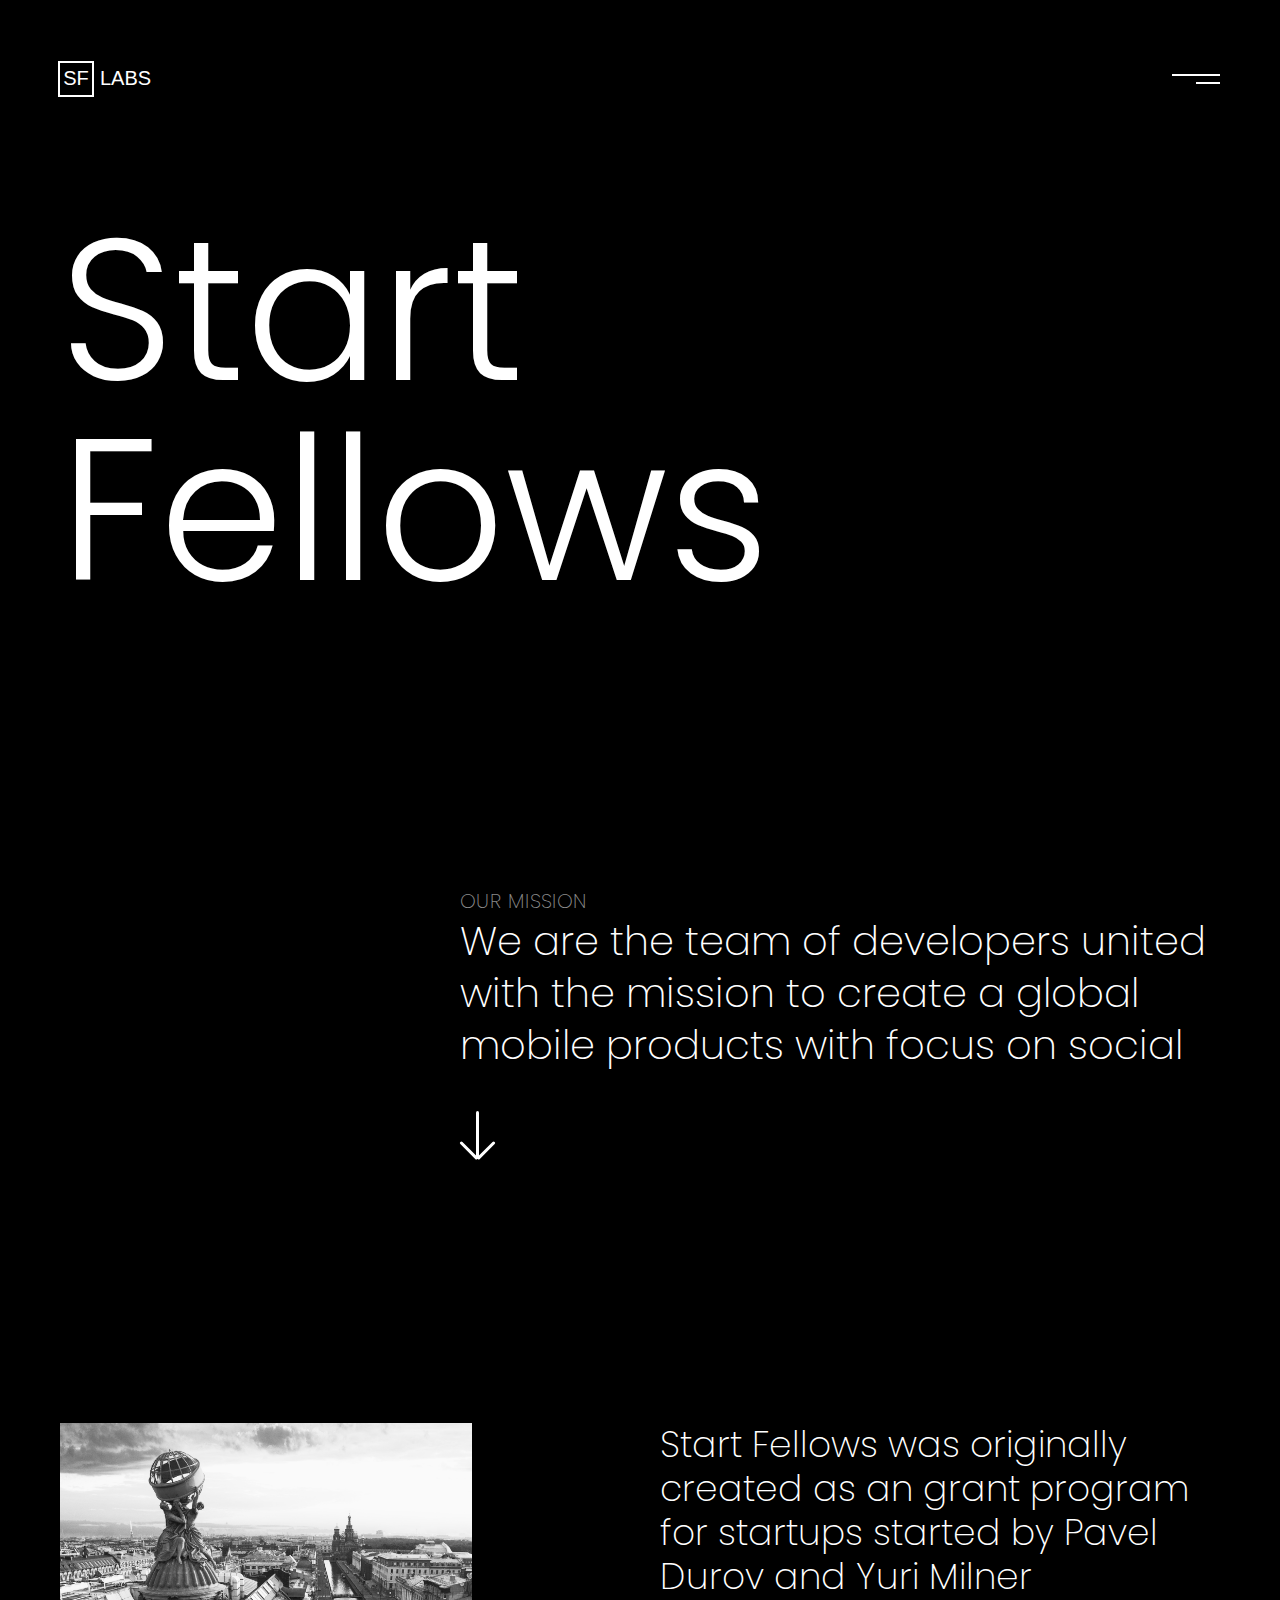
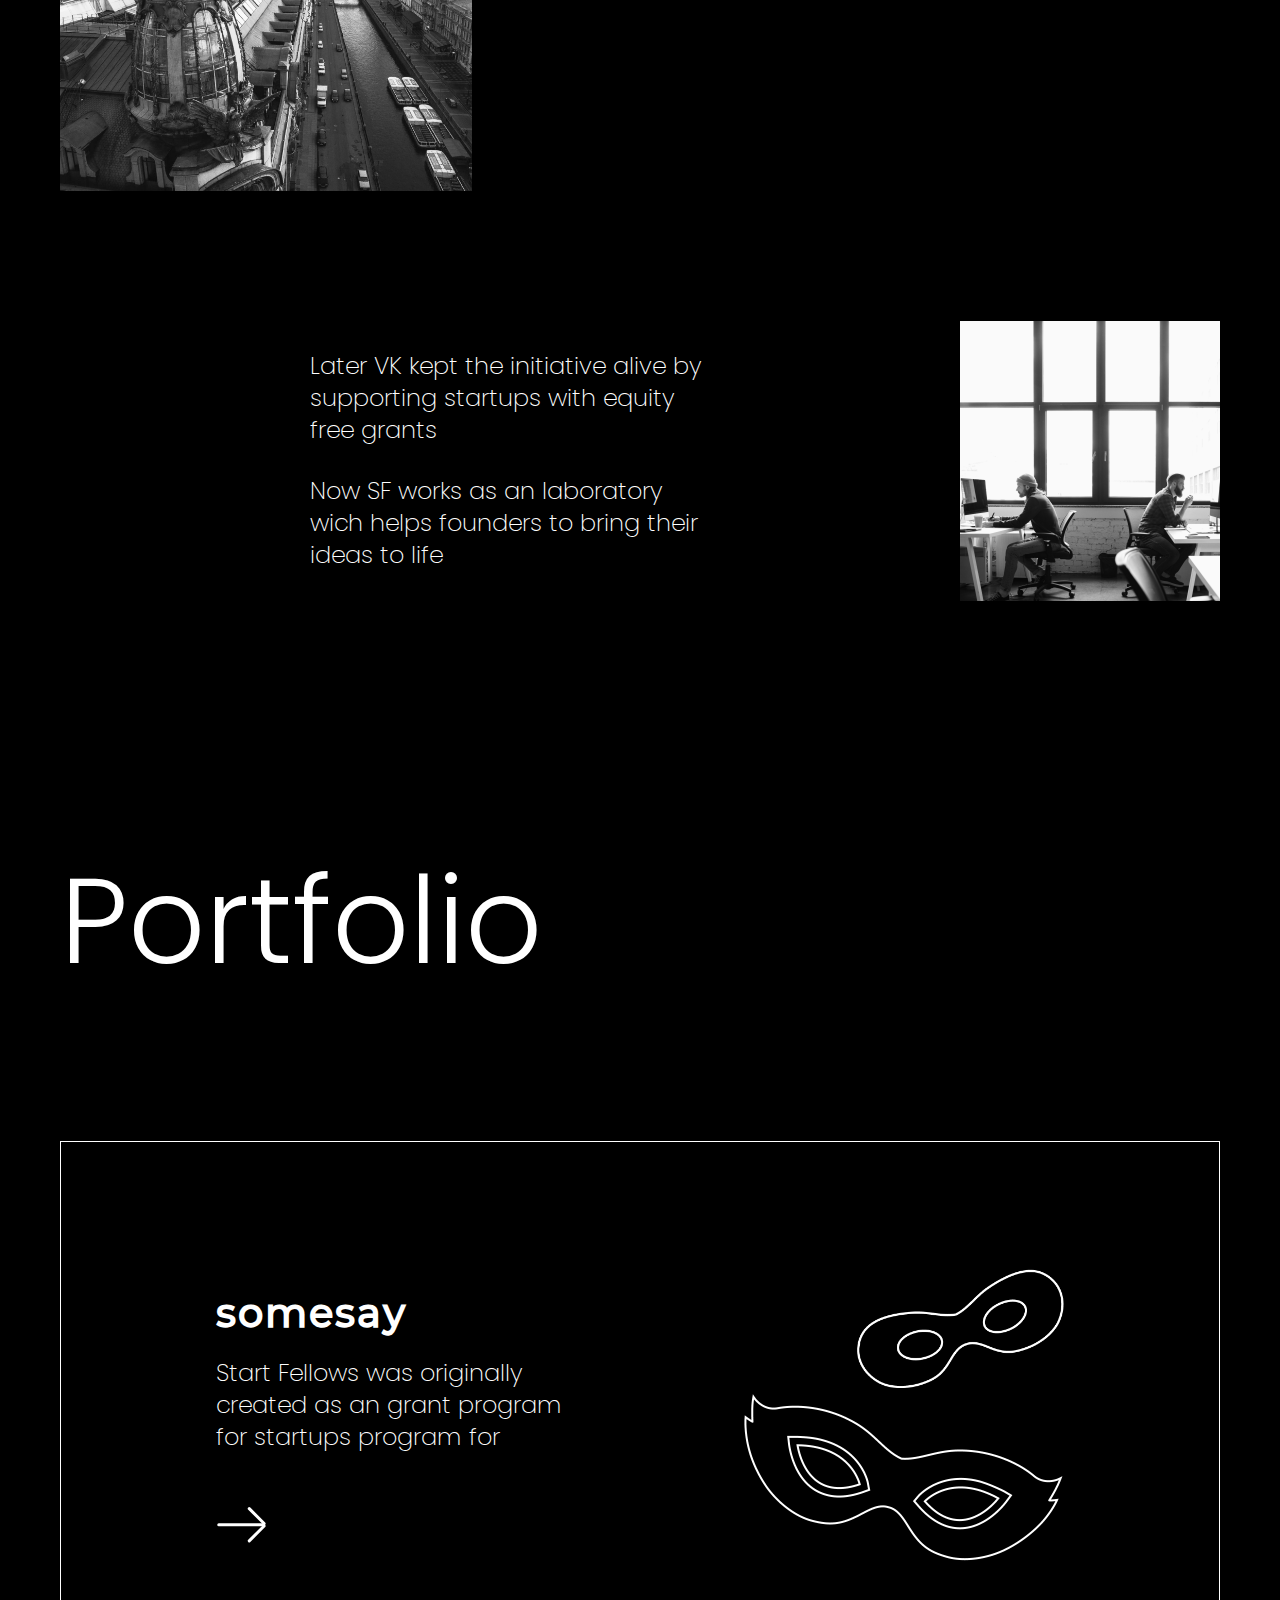
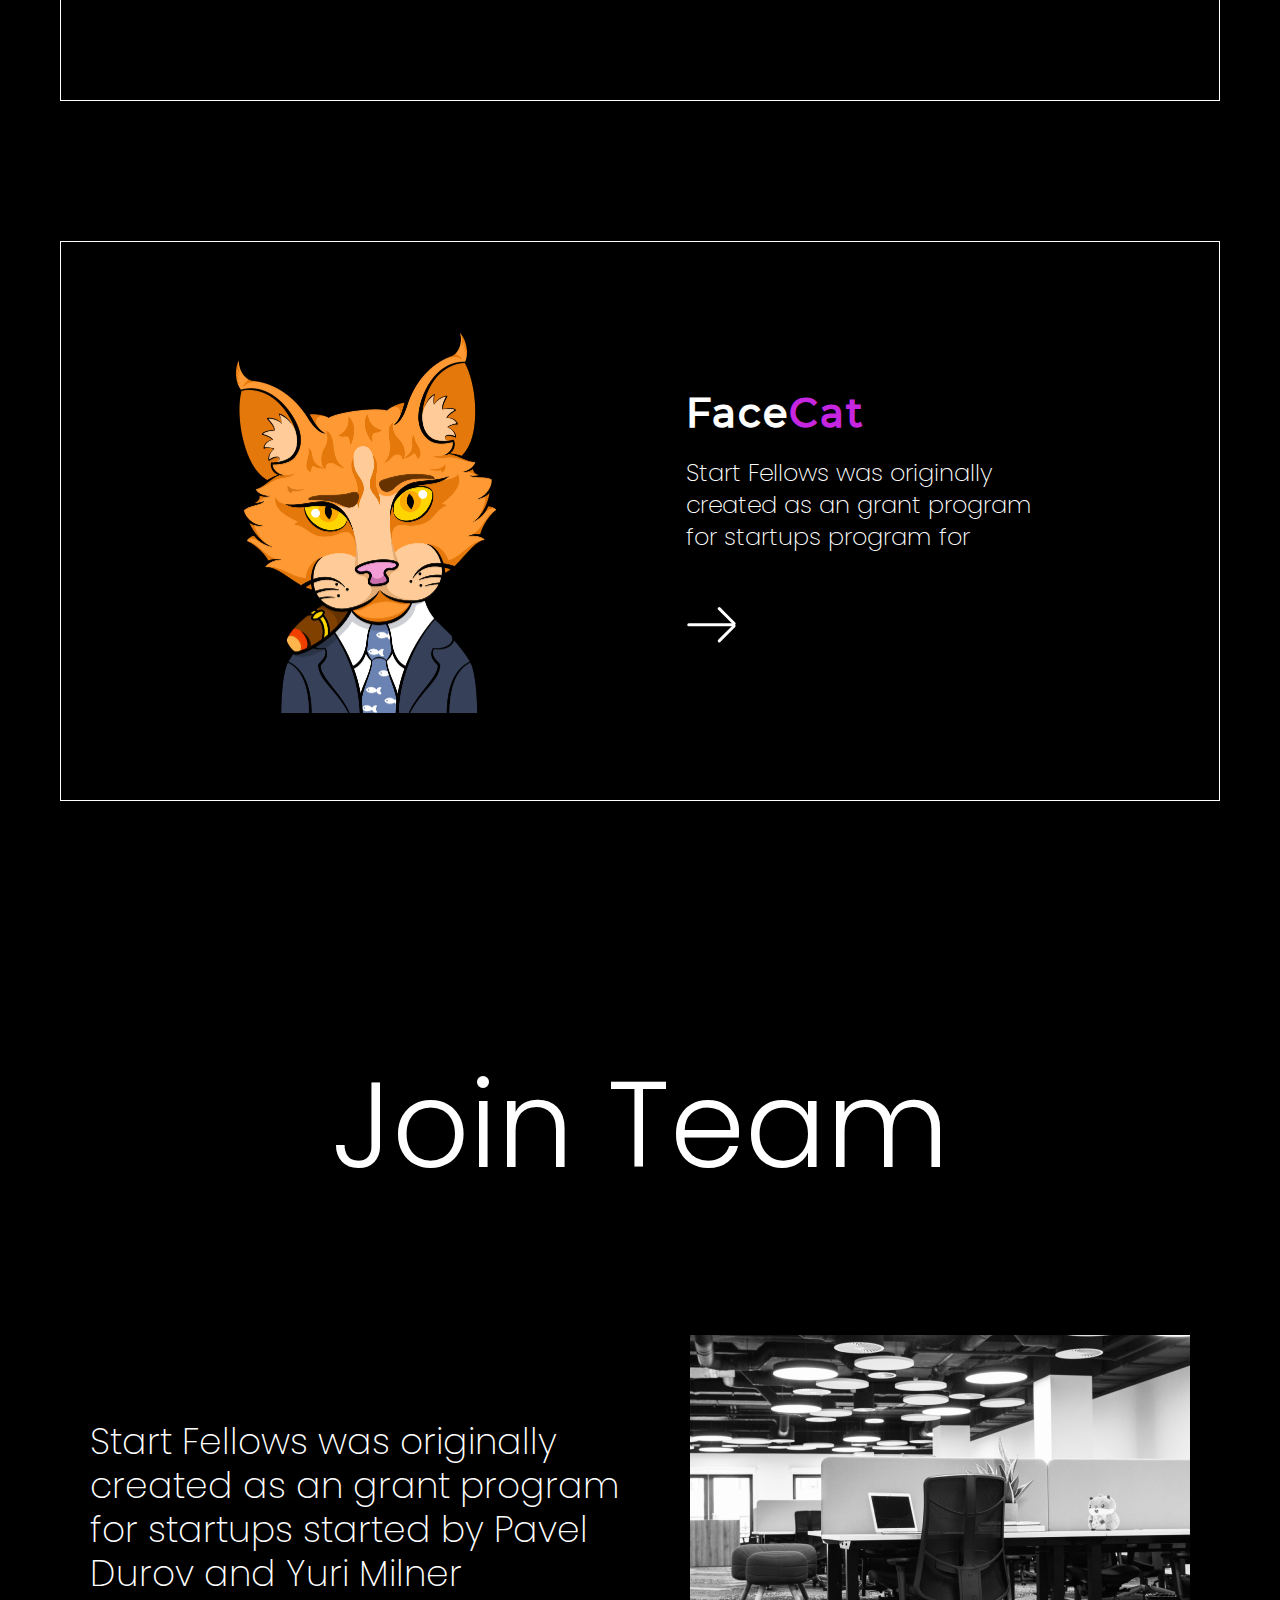
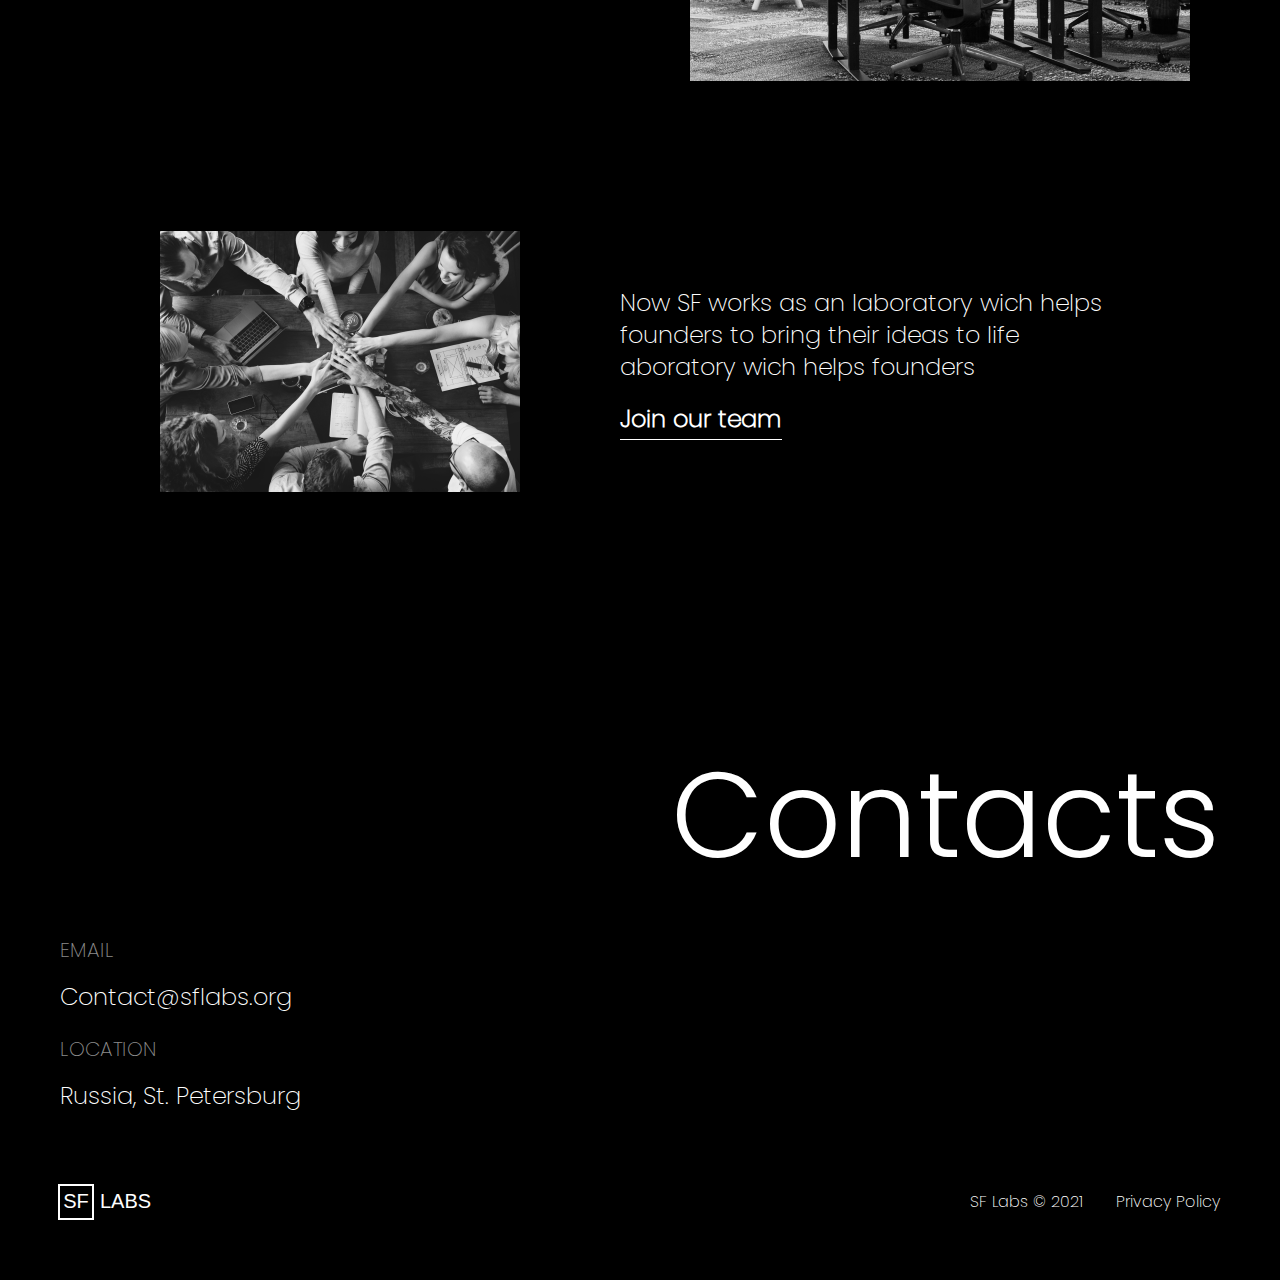
==== index.html @ f94ca019 "Add files via upload" ====
﻿<!DOCTYPE html>

<html lang="en">
<head>
    <meta charset="utf-8" />
    <title></title>
    <meta name="viewport" , content="width=device-width, initial-scale=1, maximum-scale=1, user-scalable=no" />
    <link rel="stylesheet" , href="./assets/styles/main.css" />
    <link rel="stylesheet" , href="./assets/styles/hero.css" />
    <link rel="stylesheet" , href="./assets/styles/colors.css" />
    <link rel="stylesheet" , href="./assets/styles/tipography.css" />
    <link rel="stylesheet" , href="./assets/styles/container.css" />
    <link rel="stylesheet" , href="./assets/styles/fonts.css" />
    <link rel="stylesheet" , href="./assets/styles/hero.css" />
    <link rel="stylesheet" , href="./assets/styles/header.css" />
    <link rel="stylesheet" , href="./assets/styles/portfolio.css" />
    <link rel="stylesheet" , href="./assets/styles/team.css" />
    <link rel="stylesheet" , href="./assets/styles/contacts.css" />
    <link rel="stylesheet" , href="./assets/styles/footer.css" />
</head>
<body>
    <header>
        <div class="container">
            <div class="header">
                <button class="btn logo">LABS</button>
                <button class="btn header__burger" onclick="HeaderMenu()"></button>
                <div class="header__menu -hidden">
                    <div class="header__links">
                        <a href="#" class="header__link">About</a>
                        <a href="#" class="header__link">Portfolio</a>
                        <a href="#" class="header__link">Team</a>
                        <a href="#" class="header__link -contacts">Join</a>
                    </div>
                    <div class="header__contacts">
                        <p class="header__contacts-text text">Email</p>
                        <p class="text">Contact@sflabs.org</p>
                        <p class="header__contacts-text text">Location</p>
                        <p class="text">Russia, St. Petersburg</p>
                    </div>
                </div>
            </div>
        </div>
    </header>
    <hero class="hero">
        <div class="container">
            <h2 class="title hero-title">Start Fellows</h2>
            <div class="hero__mission">
                <p class="text mission-text">
                    We are the team of developers united
                    with the mission to create a global
                    mobile products with focus on social
                </p>
                <div class="hero__arrow"></div>
            </div>
            <div class="hero__zinger">
                <img class="hero__zinger-img" src="./assets/images/zinger.png">
                <p class="text zinger-text">
                    Start Fellows was originally created as an grant program 
                    for startups started by Pavel Durov and Yuri Milner
                </p>
            </div>
            <div class="hero__vk">
                <div class="text vk-text">
                    <p class="vk-text-margin-bottom">
                        Later VK kept the initiative
                        alive by supporting startups
                        with equity free grants
                    </p>
                    <p>
                        Now SF works as an laboratory
                        wich helps founders to bring
                        their ideas to life
                    </p>
                </div>
                    <img class="hero__vk-img" src="./assets/images/office.png">
            </div>
        </div>
    </hero>
    <section class="portfolio">
        <div class="container">
            <h2 class="title portfolio-title">Portfolio</h2>
            <div class="portfolio__masks">
                <div class="portfolio__masks__left">
                    <h4 class="title masks-title">somesay</h4>
                    <p class="text masks-text">
                        Start Fellows was originally
                        created as an grant program
                        for startups program for
                    </p>
                    <div class="portfolio__arrow"></div>
                </div>
                <div class="portfolio__masks__right">
                    <img class="portfolio__masks-img -mini" src="./assets/images/mini-mask.png" />
                    <img class="portfolio__masks-img -big" src="./assets/images/big-mask.png" />
                </div>
            </div>
            <div class="portfolio__cat">
                <div class="portfolio__cat-img"></div>
                <div class="portfolio__cat__left">
                    <h4 class="title cat-title">Face<span class="cat-title -span">Cat</span></h4>
                    <p class="text cat-text">
                        Start Fellows was originally
                        created as an grant program
                        for startups program for
                    </p>
                    <div class="portfolio__arrow"></div>
                </div>
            </div>
        </div>
    </section>
    <section class="team">
        <div class="container">
            <h2 class="title team-title">Join Team</h2>
            <div class="team__office-laptop">
                <p class="text office-laptop-text">
                    Start Fellows was originally created as an grant program
                    for startups started by Pavel Durov and Yuri Milner
                </p>
                <img class="team__office-laptop-img" src="./assets/images/office_with_laptop.png" />
            </div>
            <div class="team__people-unity">
                <img class="team__people-unity-img" src="./assets/images/team-unity.png" />
                <div>
                    <p class="text people-unity-text">
                        Now SF works as an laboratory wich
                        helps founders to bring their ideas
                        to life aboratory wich helps founders
                    </p>
                    <a class="text team__people-link" href="#">Join our team</a>
                </div>
            </div>
        </div>
    </section>
    <section class="contacts">
        <div class="container">
            <h2 class="title contacts-title">Contacts</h2>
            <div class="contacts__info">
                <p class="text contacts__subtitle">Email</p>
                <p class="text contacts__data">Contact@sflabs.org</p>
                <p class="text contacts__subtitle">Location</p>
                <p class="text contacts__data">Russia, St. Petersburg</p>
            </div>
            
        </div>
    </section>
    <footer class="footer">
        <div class="container -footer">
            <button class="btn logo">LABS</button>
            <div class="footer__copyright">
                <p class="text copyright-text">SF Labs © 2021</p>
                <a class="text copyright-links" href="#">Privacy Policy</a>
            </div>
        </div>
    </footer>
    <script type="text/javascript" src="./assets/scripts/main.js"></script>
</body>
</html>
---- assets/styles/main.css ----
body, html, h1, h2, h3, h4, h5, h6, p, div, img, span, a, button {
    margin: 0;
    padding: 0;
}

* {
    box-sizing: border-box;
}

body {
    background-color: var(--black);
    color: var(--white);
}

ul {
    list-style-position: inside;
}

a {
    color: var(--white);
    text-decoration: none;
}

.btn {
    border: none;
    background: none;
    color: var(--white);
    cursor: pointer;
}
---- assets/styles/hero.css ----
.hero {}

.hero__mission::before {
    content: "Our mission";
    color: var(--gray);
    text-transform: uppercase;
    top: -24px;
}

.hero__mission {
    position: relative;
    max-width: 760px;
    margin-left: auto;
}

.hero__arrow::before {
    content: "";
    width: 24px;
    height: 2.5px;
    position: absolute;
    background-color: var(--white);
    border-radius: 10px;
    bottom: 8px;
    right: -19px;
    transform: rotate(-45deg);
}

.hero__arrow {
    position: relative;
    width: 2.5px;
    height: 48px;
    background-color: var(--white);
    margin: 40px 0 264px 16px;
    border-radius: 10px;
}

.hero__arrow::after {
    content: "";
    width: 24px;
    height: 2.5px;
    position: absolute;
    background-color: var(--white);
    border-radius: 10px;
    bottom: 8px;
    right: -2.5px;
    transform: rotate(45deg);
}

.hero__zinger {
    display: flex;
    justify-content: space-between;
    margin-bottom: 130px;
}

.hero__zinger-img {
    width: 412px;
}

.zinger-text {
    max-width: 560px;
}

.hero__vk {
    display: flex;
    justify-content: space-between;
    margin-bottom: 260px;

}

.vk-text {
    max-width: 400px;
    margin: 0 auto;
    display: flex;
    flex-direction: column;
    justify-content: space-evenly;
}

.hero__vk-img {
    width: 260px;
}

@media screen and (max-width: 1226px) {
    .hero-title {
        margin-bottom: 120px;
    }

    .hero__arrow {
        margin-bottom: 150px;
    }

    .hero__vk {
        flex-direction: column-reverse;
        margin-bottom: 124px;
    }

    .hero__vk-img {
        margin-bottom: 44px;
    }

    .vk-text {
        margin: 0 0 0 auto;
    }

    .vk-text-margin-bottom {
        margin-bottom: 16px;
    }
}

@media screen and (max-width: 1100px) {
    .hero__zinger {
        flex-direction: column;
    }

    .hero__zinger-img {
        margin-bottom: 70px;
        margin-left: auto;
        width: 320px;
    }
}

@media screen and (max-width: 768px) {
    .hero__arrow {
        margin-bottom: 107px;
    }

    .hero__zinger-img {
        margin-bottom: 35px;
        width: 282px;
    }

    .zinger-text {
        max-width: 317px;
    }

    .hero__vk-img {
        width: 190px;
    }
}
---- assets/styles/colors.css ----
:root {
    --black: black;
    --white: white;
    --gray: #8A8A8A;
    --pink: #C626E0;
}
---- assets/styles/tipography.css ----
.header__link {
    font-family: "Poppins-title";
    font-size: 80px;
    font-weight: 400;
    line-height: 80px;
    margin-bottom: 40px;
}

.header__contacts-text {
    font-size: 10px;
    line-height: 10px;
}

.title {
    font-family: "Poppins-title";
}

.text {
    font-family: "Poppins-text";
}

.hero-title {
    font-size: 200px;
    font-weight: 400;
    line-height: 200px;
    margin-bottom: 305px;
}

.hero__mission::before {
    font-family: "Poppins-text";
    position: absolute;
    font-size: 20px;
    font-weight: 500;
    line-height: 20px;
}

.mission-text {
    font-size: 40px;
    line-height: 52px;
}

.zinger-text, .office-laptop-text {
    font-size: 36px;
    line-height: 44px;
}

.portfolio-title, .team-title, .contacts-title {
    font-size: 120px;
    font-weight: 400;
    line-height: 120px;
}

.masks-title, .cat-title {
    font-family: "Montserrat";
    font-size: 40px;
    font-style: normal;
    font-weight: 700;
    line-height: 40px;
    letter-spacing: 2px;
    text-align: left;
}

.masks-text, .cat-text, .vk-text, .people-unity-text, .team__people-link, .contacts__data {
    font-size: 24px;
    font-weight: 300;
    line-height: 32px;
}

.team__people-link {
    font-weight: bold;
}

.contacts__subtitle {
    text-transform: uppercase;
    font-size: 20px;
}

@media screen and (max-width: 1226px) {
    .header__link {
        font-size: 60px;
        line-height: 60px;
    }
}

@media screen and (max-width: 1100px) {
    .hero__zinger {
        flex-direction: column;
    }

    .zinger-text {
        font-size: 30px;
        line-height: 40px;
    }
}

@media screen and (max-width: 768px) {
    .hero-title {
        font-size: 144px;
        line-height: 144px;
    }
    .mission-text, .masks-title, .cat-title {
        font-size: 32px;
        line-height: 40px;
    }

    .zinger-text {
        font-size: 20px;
        line-height: 28px;
    }

    .header__link {
        font-size: 40px;
        line-height: 40px;
    }

    .vk-text, .masks-text, .cat-text, .people-unity-text, .team__people-link, .contacts__data {
        font-size: 16px;
        line-height: 20px;
    }

    .portfolio-title, .team-title, .contacts-title {
        font-size: 80px;
    }

    .office-laptop-text {
        font-size: 20px;
        line-height: 28px;
    }

    .contacts__subtitle {
        font-size: 12px;
        line-height: 12px;
    }
}

@media screen and (max-width: 556px) {
    .hero-title {
        font-size: 80px;
        line-height: 82px;
    }

    .mission-text {
        font-size: 24px;
        line-height: 32px;
    }

    .portfolio-title, .team-title, .contacts-title {
        font-size: 56px;
        line-height: 56px;
    }

    .footer__copyright, .contacts__subtitle {
        font-size: 12px;
        line-height: 12px;
    }
}
---- assets/styles/container.css ----
.container {
    margin: 0 auto;
    width: 1160px;
}

.container.-footer {
    display: flex;
    justify-content: space-between;
    align-items: center;
}

@media screen and (max-width: 1226px) {
    .container {
        width: calc(100% - 48px);
    }
}

@media screen and (max-width: 556px) {
    .container.-footer {
        flex-direction: column;
        align-items: flex-start;
    }
}
---- assets/styles/fonts.css ----
@font-face {
	font-family: "Poppins-title";
	src: url("../fonts/Poppins-Light.ttf");
}

@font-face {
	font-family: "Poppins-text";
	src: url("../fonts/Poppins-ExtraLight.ttf");
}

@font-face {
	font-family: "Montserrat";
	src: url("../fonts/Montserrat-Medium.ttf");
}
---- assets/styles/hero.css ----
.hero {}

.hero__mission::before {
    content: "Our mission";
    color: var(--gray);
    text-transform: uppercase;
    top: -24px;
}

.hero__mission {
    position: relative;
    max-width: 760px;
    margin-left: auto;
}

.hero__arrow::before {
    content: "";
    width: 24px;
    height: 2.5px;
    position: absolute;
    background-color: var(--white);
    border-radius: 10px;
    bottom: 8px;
    right: -19px;
    transform: rotate(-45deg);
}

.hero__arrow {
    position: relative;
    width: 2.5px;
    height: 48px;
    background-color: var(--white);
    margin: 40px 0 264px 16px;
    border-radius: 10px;
}

.hero__arrow::after {
    content: "";
    width: 24px;
    height: 2.5px;
    position: absolute;
    background-color: var(--white);
    border-radius: 10px;
    bottom: 8px;
    right: -2.5px;
    transform: rotate(45deg);
}

.hero__zinger {
    display: flex;
    justify-content: space-between;
    margin-bottom: 130px;
}

.hero__zinger-img {
    width: 412px;
}

.zinger-text {
    max-width: 560px;
}

.hero__vk {
    display: flex;
    justify-content: space-between;
    margin-bottom: 260px;

}

.vk-text {
    max-width: 400px;
    margin: 0 auto;
    display: flex;
    flex-direction: column;
    justify-content: space-evenly;
}

.hero__vk-img {
    width: 260px;
}

@media screen and (max-width: 1226px) {
    .hero-title {
        margin-bottom: 120px;
    }

    .hero__arrow {
        margin-bottom: 150px;
    }

    .hero__vk {
        flex-direction: column-reverse;
        margin-bottom: 124px;
    }

    .hero__vk-img {
        margin-bottom: 44px;
    }

    .vk-text {
        margin: 0 0 0 auto;
    }

    .vk-text-margin-bottom {
        margin-bottom: 16px;
    }
}

@media screen and (max-width: 1100px) {
    .hero__zinger {
        flex-direction: column;
    }

    .hero__zinger-img {
        margin-bottom: 70px;
        margin-left: auto;
        width: 320px;
    }
}

@media screen and (max-width: 768px) {
    .hero__arrow {
        margin-bottom: 107px;
    }

    .hero__zinger-img {
        margin-bottom: 35px;
        width: 282px;
    }

    .zinger-text {
        max-width: 317px;
    }

    .hero__vk-img {
        width: 190px;
    }
}
---- assets/styles/header.css ----
.header {
    display: flex;
    justify-content: space-between;
    align-items: center;
    margin: 67px 0 120px 0;
    position: relative;
}

.header__menu {
    position: absolute;
    top: 50px;
    height: calc(100vh - 90px);
    width: 1160px;
    background-color: var(--black);
    z-index: 10;
}

.header__menu.-hidden {
    display: none;
}

.header__links {
    display: flex;
    flex-direction: column;
    justify-content: center;
    align-items: center;
    height: 80vh;
}

.header__contacts {
    display: none;
    position: absolute;
    bottom: 40px;
}

.header__contacts-text {
    color: var(--gray);
    margin-top: 16px;
}

.logo {
    position: relative;
    margin: 0 0 0 40px;
    font-size: 20px;
}

.logo::after {
    content: "SF";
    position: absolute;
    display: flex;
    align-items: center;
    justify-content: center;
    width: 32px;
    height: 32px;
    border: 2px solid var(--white);
    left: -42px;
    top: -27%; 
}

.header__burger::after {
    content: "";
    position: absolute;
    width: 48px;
    height: 2px;
    background-color: var(--white);
    right: 0px;
    top: 0px;
    transition: 0.2s;
}

.header__burger {
    position: relative;
    height: 10px;
    width: 48px;
}

.header__burger::before {
    content: "";
    position: absolute;
    width: 24px;
    height: 2px;
    background-color: var(--white);
    right: 0px;
    bottom: 0px;
    transition: 0.2s;
}

.header__burger.-active::before {
    transform: rotate(45deg);
    width: 40px;
    right: 0px;
    top: 0px;
    transition: 0.2s;
}

.header__burger.-active::after {
    transform: rotate(-45deg);
    width: 40px;
    right: 0px;
    top: 0px;
    transition: 0.2s;
}

@media screen and (max-width: 1226px) {
    .header__menu {
        align-items: flex-start;
        width: calc(100% + 24px);
        justify-content: normal;
    }

    .header__links {
        align-items: normal;
        justify-content: normal;
        margin-top: 100px;
    }

    .header__contacts {
        display: block;
    }
}

@media screen and (max-width: 768px) {
    .header {
        margin: 40px 0 100px 0;
    }
}

@media screen and (max-height: 615px) {
    .header__links {
        margin-top: 50px;
    }
}
---- assets/styles/portfolio.css ----
.portfolio {}

.portfolio-title {
	margin-bottom: 160px;
}

.portfolio__masks, .portfolio__cat {
	position:relative;
	width: 100%;
	height: 560px;
	border: 1px solid var(--white);
	margin-bottom: 140px;
	display: flex;
	justify-content: space-evenly;
	align-items: center;
}

.portfolio__masks__left {
	display: flex;
	flex-direction: column;
}

.masks-title, .cat-title {
	margin-bottom: 24px;
}

.masks-text, .cat-text {
	max-width: 360px;
	margin-bottom: 48px;
}

.portfolio__arrow::before {
	content: "";
	width: 24px;
	height: 2.5px;
	position: absolute;
	background-color: var(--white);
	border-radius: 10px;
	bottom: 8px;
	right: -19px;
	transform: rotate(-45deg);
}

.portfolio__arrow {
	position: relative;
	width: 2.5px;
	height: 48px;
	background-color: var(--white);
	border-radius: 10px;
	transform: rotate(-90deg);
	margin-left: 24px;
}

.portfolio__arrow::after {
	content: "";
	width: 24px;
	height: 2.5px;
	position: absolute;
	background-color: var(--white);
	border-radius: 10px;
	bottom: 8px;
	right: -2.5px;
	transform: rotate(45deg);
}

.portfolio__masks__right {
	display: flex;
	flex-direction: column;
	align-items: flex-end;
	justify-content: space-evenly;
}

.portfolio__masks-img.-mini {
	width: 207px;
	margin-bottom: 6px;
}

.portfolio__masks-img.-big {
	width: 334px;
}

.portfolio__cat {
	margin-bottom: 264px;
}

.portfolio__cat-img {
	background-image: url(../images/cat.png);
	background-size: 280px;
	width: 280px;
	height: 385px;
}

.cat-title.-span {
	color: var(--pink);
}

@media screen and (max-width: 840px) {
	.portfolio-title {
		margin-bottom: 60px;
	}

	.portfolio__masks, .portfolio__cat {
		flex-direction: column;
		padding: 24px 24px 38px 24px;
		height: auto;
		margin-bottom: 40px;
	}

	.portfolio__cat {
		flex-direction: column-reverse;	
		margin-bottom: 120px;
	}

	.portfolio__arrow {
		position: absolute;
		right: 48px;
		height: 22.5px;
		top: 36px;
	}

	.portfolio__arrow::before {
		content: "";
		right: -10px;
		bottom: 2.5px;
	}

	.portfolio__arrow::after {
		content: "";
		right: -1.5px;
		bottom: 2.5px;
	}

	.portfolio__arrow::before, .portfolio__arrow::after {
		content: "";
		width: 14px;
	}

	.portfolio__masks-img.-big {
		width: 190px;
	}

	.portfolio__masks-img.-mini {
		width: 115px;
		margin-bottom: 7.5px;
	}

	.cat-title.-span {
		color: var(--white);
	}

	.portfolio__cat-img {
		background-image: url(../images/cat-mini.png);
		background-size: 180px;
		width: 180px;
		height: 220px;
	}
}

@media screen and (max-width: 768px) {
	.portfolio__cat {
		margin-bottom: 120px;
	}
}
---- assets/styles/team.css ----
.team {}

.team-title {
    text-align: center;
    margin-bottom: 150px; 
}

.team__office-laptop, .team__people-unity {
    display: flex;
    justify-content: space-evenly;
    align-items: center;
    margin-bottom: 150px;
}

.office-laptop-text {
    max-width: 570px;
}

.team__office-laptop-img {
    width: 500px;
}

.team__people-unity {
    margin-bottom: 263px;
}

.team__people-unity-img {
    width: 360px;
}

.people-unity-text {
    width: 500px;
    margin-bottom: 20px;
}

.team__people-link {
    padding-bottom: 4px;
    border-bottom: 1px solid var(--white);
}

@media screen and (max-width: 1126px) {
    .team-title {
        margin-bottom: 60px;
    }

    .team__office-laptop {
        margin-bottom: 60px;
    }

    .team__office-laptop, .team__people-unity {
        flex-direction: column;
    }

    .team__people-unity {
        align-items: flex-end;
    }

    .office-laptop-text {
        margin-bottom: 30px;
    }

    .team__people-unity-img {
        margin-bottom: 40px;
    }
}

@media screen and (max-width: 768px) {
    .team__people-unity {
        margin-bottom: 120px;
    }

    .team__office-laptop-img {
        width: 327px;
    }

    .team__people-unity-img {
        width: 240px;
    }

    
}

@media screen and (max-width: 556px) {
    .people-unity-text {
        max-width: 239px;
    }
}

@media screen and (max-width: 350px) {
    .team__office-laptop-img {
        width: 300px;
    }
}
---- assets/styles/contacts.css ----
.contacts {
    margin-bottom: 77px;
}

.contacts-title {
    text-align: right;
    margin-bottom: 60px;
}

.contacts__subtitle {
    color: var(--gray);
    margin-bottom: 16px;
}

.contacts__data {
    margin-bottom: 21px;
}

.contacts__arrow::before {
    content: "";
    width: 24px;
    height: 2.5px;
    position: absolute;
    background-color: var(--white);
    border-radius: 10px;
    bottom: 8px;
    right: -19px;
    transform: rotate(-45deg);
}

.contacts__arrow {
    position: relative;
    width: 2.5px;
    height: 48px;
    background-color: var(--white);
    border-radius: 10px;
}

.contacts__arrow::after {
    content: "";
    width: 24px;
    height: 2.5px;
    position: absolute;
    background-color: var(--white);
    border-radius: 10px;
    bottom: 8px;
    right: -2.5px;
    transform: rotate(45deg);
}

@media screen and (max-width: 768px) {
    .contacts__subtitle {
        margin-bottom: 4px;
    }
}
---- assets/styles/footer.css ----
.footer {
    margin-bottom: 66px;
}

.footer__copyright {
    display: flex;
    width: 250px;
    justify-content: space-between;
}

@media screen and (max-width: 556px) {
    .footer {
        margin-bottom: 40px;
    }

    .footer__copyright {
        margin-top: 40px;
        width: 100%;        
    }

    .footer__copyright, .copyright-links {
        color: var(--gray);
    }
}
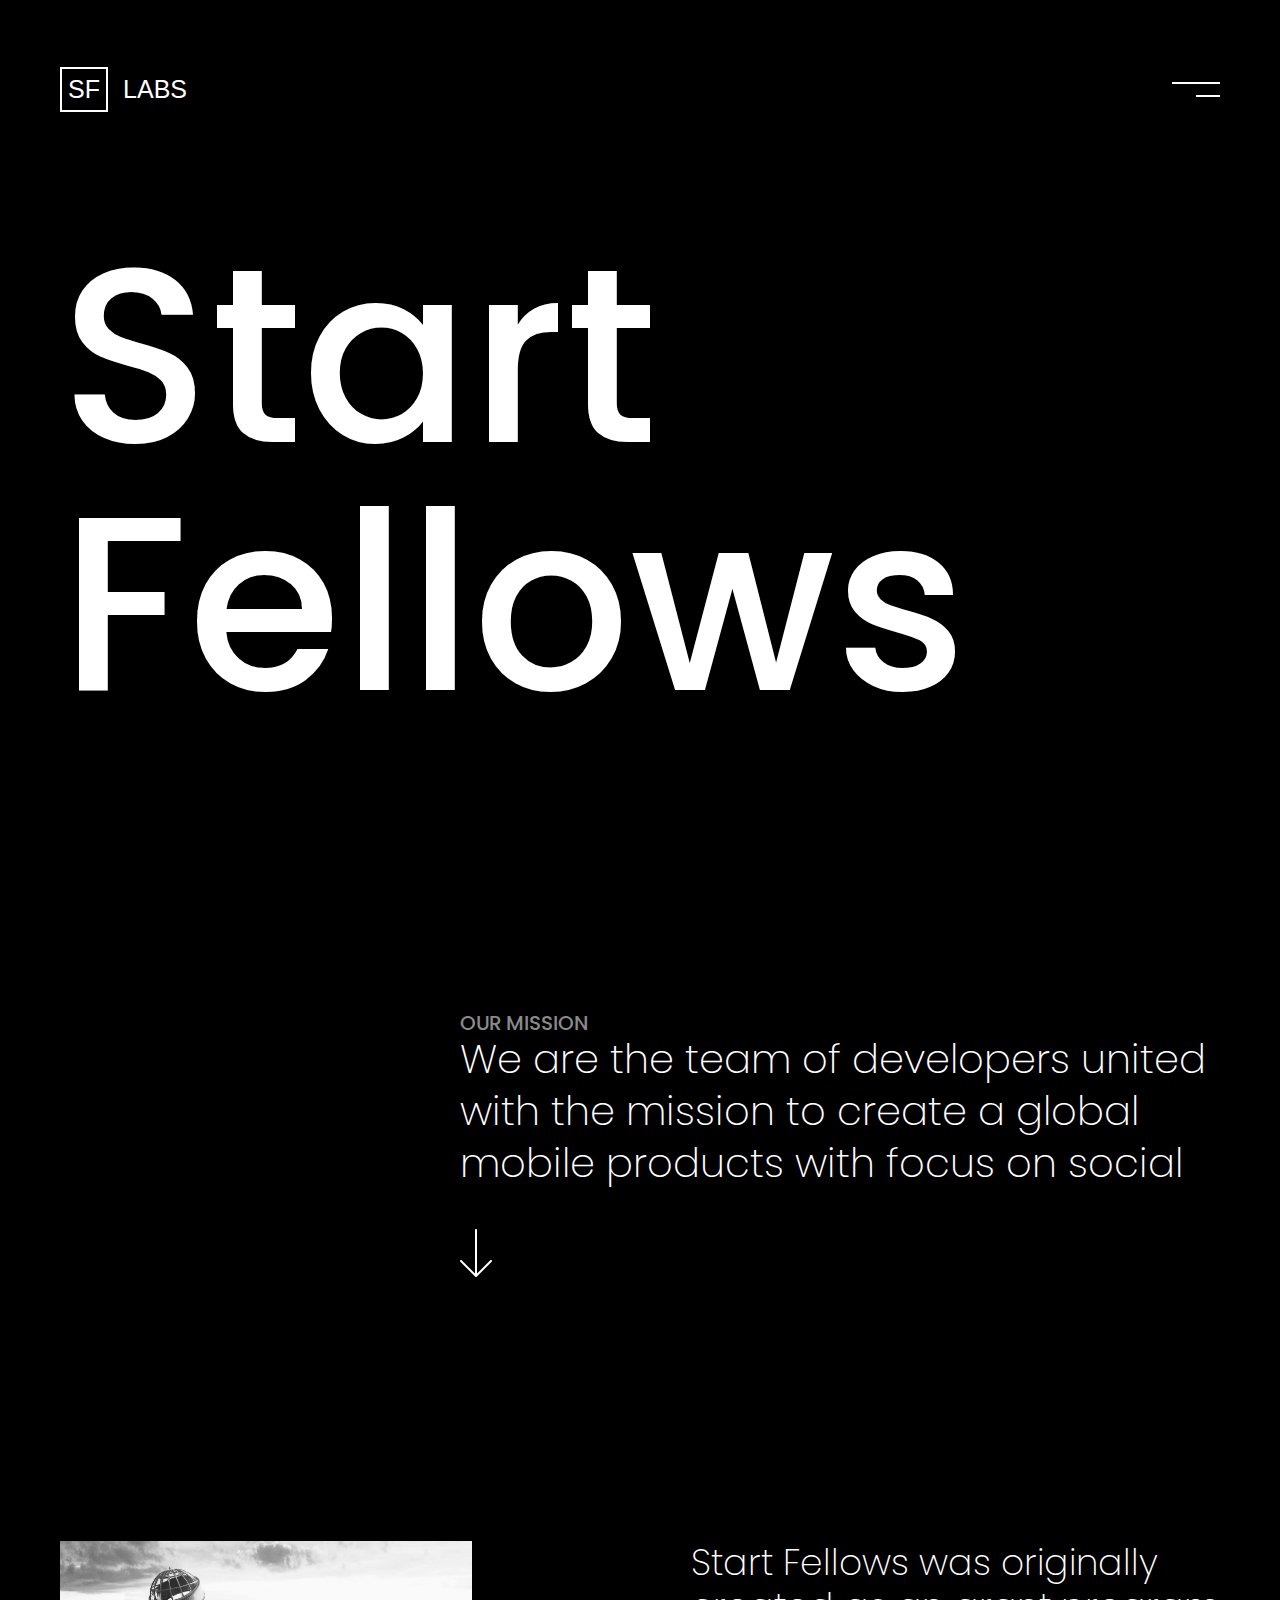
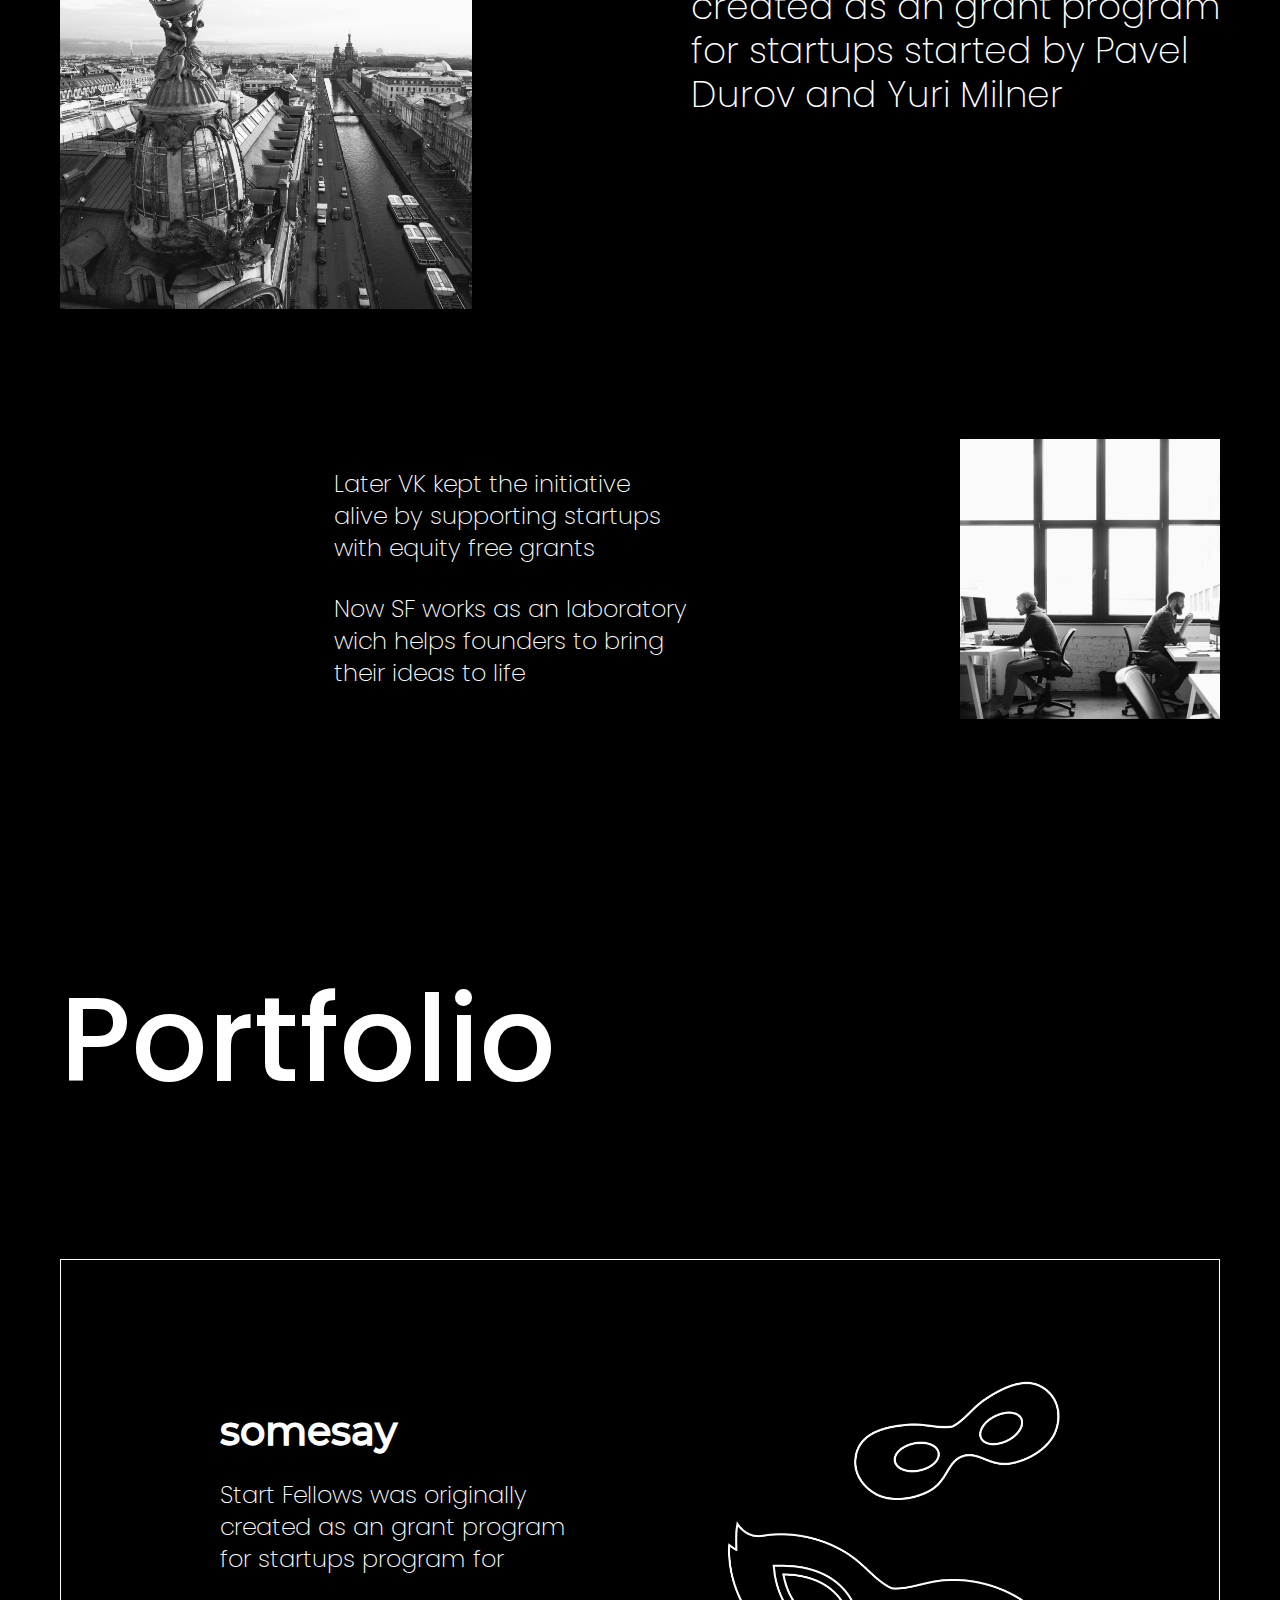
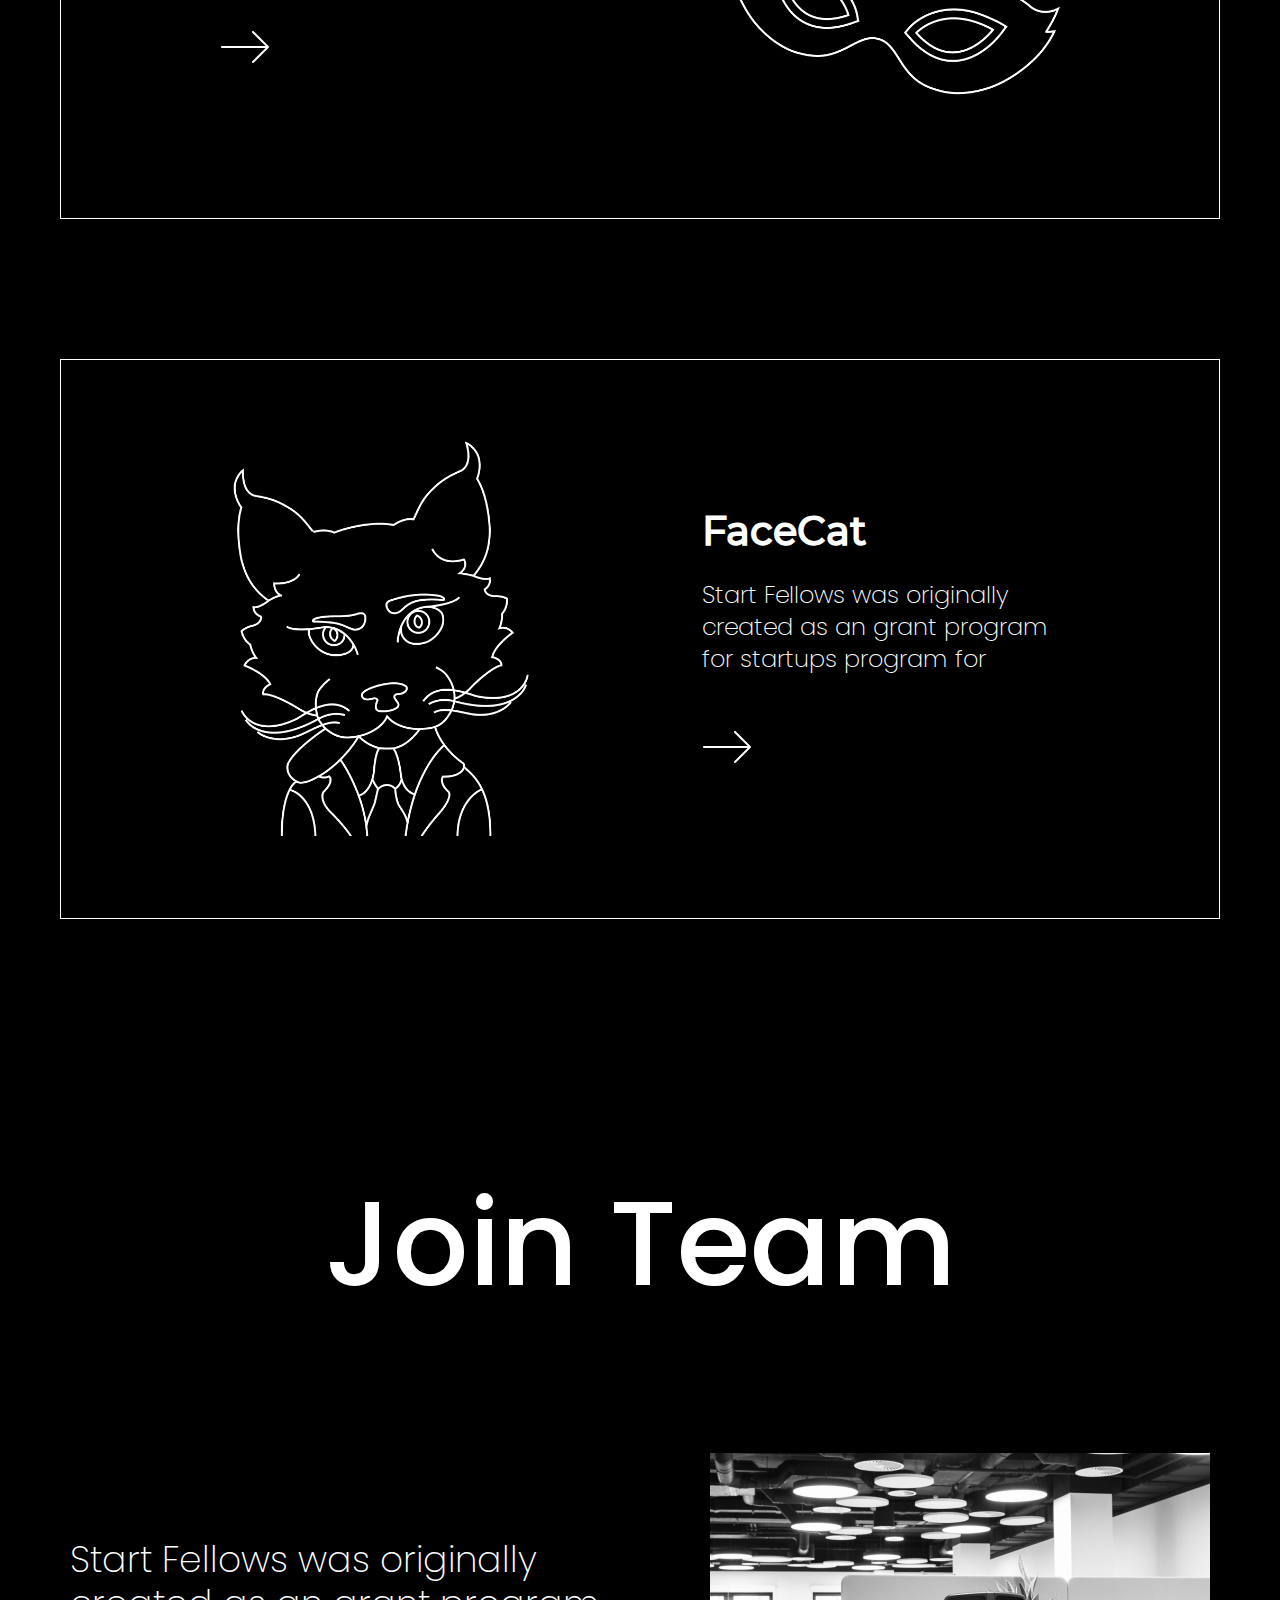
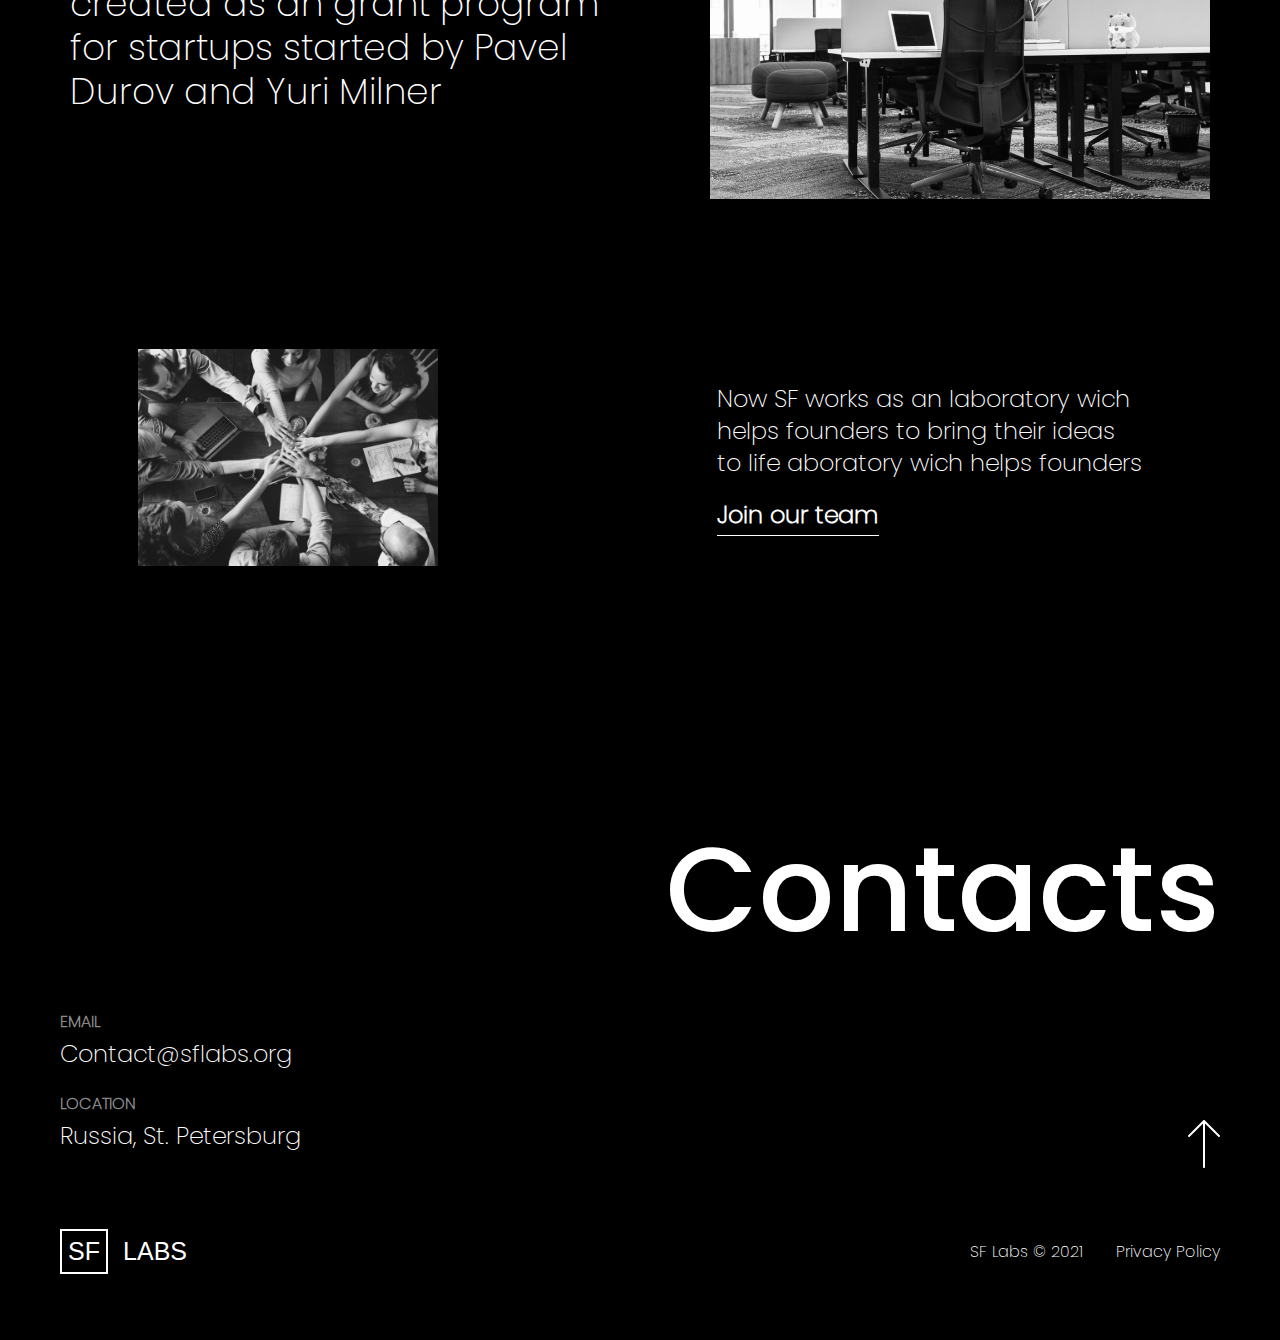
==== commit 6a2df40b: "Add files via upload" ====
--- a/index.html
+++ b/index.html
@@ -20,16 +20,19 @@
 </head>
 <body>
     <header>
+        <a href="top"></a>
         <div class="container">
             <div class="header">
-                <button class="btn logo">LABS</button>
+                <button class="btn logo">
+                    <div class="logo__sf">SF</div>
+                LABS</button>
                 <button class="btn header__burger" onclick="HeaderMenu()"></button>
                 <div class="header__menu -hidden">
                     <div class="header__links">
-                        <a href="#" class="header__link">About</a>
-                        <a href="#" class="header__link">Portfolio</a>
-                        <a href="#" class="header__link">Team</a>
-                        <a href="#" class="header__link -contacts">Join</a>
+                        <a href="#about" class="btn header__link" onclick="HeaderMenu()">About</a>
+                        <a href="#portfolio" class="header__link" onclick="HeaderMenu()">Portfolio</a>
+                        <a href="#team" class="header__link" onclick="HeaderMenu()">Team</a>
+                        <a href="./join.html" class="header__link -contacts" onclick="HeaderMenu()">Join</a>
                     </div>
                     <div class="header__contacts">
                         <p class="header__contacts-text text">Email</p>
@@ -43,55 +46,59 @@
     </header>
     <hero class="hero">
         <div class="container">
-            <h2 class="title hero-title">Start Fellows</h2>
+            <h2 class="title hero-title">Start <br /> Fellows</h2>
             <div class="hero__mission">
                 <p class="text mission-text">
                     We are the team of developers united
                     with the mission to create a global
                     mobile products with focus on social
                 </p>
-                <div class="hero__arrow"></div>
+                <div class="arrow hero__arrow"></div>
             </div>
+            <a name="about"></a>
             <div class="hero__zinger">
                 <img class="hero__zinger-img" src="./assets/images/zinger.png">
                 <p class="text zinger-text">
-                    Start Fellows was originally created as an grant program 
-                    for startups started by Pavel Durov and Yuri Milner
+                    Start Fellows was originally <br />
+                    created as an grant program <br />
+                    for startups started by Pavel <br />
+                    Durov and Yuri Milner
                 </p>
             </div>
             <div class="hero__vk">
                 <div class="text vk-text">
                     <p class="vk-text-margin-bottom">
-                        Later VK kept the initiative
-                        alive by supporting startups
+                        Later VK kept the initiative <br />
+                        alive by supporting startups <br />
                         with equity free grants
                     </p>
                     <p>
-                        Now SF works as an laboratory
-                        wich helps founders to bring
+                        Now SF works as an laboratory <br />
+                        wich helps founders to bring <br />
                         their ideas to life
                     </p>
                 </div>
-                    <img class="hero__vk-img" src="./assets/images/office.png">
+                <img class="hero__vk-img" src="./assets/images/office.png">
             </div>
         </div>
     </hero>
     <section class="portfolio">
+        <a name="portfolio"></a>
         <div class="container">
             <h2 class="title portfolio-title">Portfolio</h2>
             <div class="portfolio__masks">
                 <div class="portfolio__masks__left">
                     <h4 class="title masks-title">somesay</h4>
                     <p class="text masks-text">
-                        Start Fellows was originally
-                        created as an grant program
+                        Start Fellows was originally <br />
+                        created as an grant program <br />
                         for startups program for
                     </p>
-                    <div class="portfolio__arrow"></div>
+                    <div class="arrow mask__arrow"></div>
                 </div>
                 <div class="portfolio__masks__right">
-                    <img class="portfolio__masks-img -mini" src="./assets/images/mini-mask.png" />
-                    <img class="portfolio__masks-img -big" src="./assets/images/big-mask.png" />
+                    <div class="portfolio__masks-img -mini"></div>
+                    <div class="portfolio__masks-img -big"></div>
                 </div>
             </div>
             <div class="portfolio__cat">
@@ -99,22 +106,25 @@
                 <div class="portfolio__cat__left">
                     <h4 class="title cat-title">Face<span class="cat-title -span">Cat</span></h4>
                     <p class="text cat-text">
-                        Start Fellows was originally
-                        created as an grant program
+                        Start Fellows was originally <br />
+                        created as an grant program <br />
                         for startups program for
                     </p>
-                    <div class="portfolio__arrow"></div>
+                    <div class="arrow mask__arrow"></div>
                 </div>
             </div>
         </div>
     </section>
     <section class="team">
+        <a name="team"></a>
         <div class="container">
             <h2 class="title team-title">Join Team</h2>
             <div class="team__office-laptop">
                 <p class="text office-laptop-text">
-                    Start Fellows was originally created as an grant program
-                    for startups started by Pavel Durov and Yuri Milner
+                    Start Fellows was originally <br />
+                    created as an grant program <br />
+                    for startups started by Pavel <br />
+                    Durov and Yuri Milner
                 </p>
                 <img class="team__office-laptop-img" src="./assets/images/office_with_laptop.png" />
             </div>
@@ -122,8 +132,8 @@
                 <img class="team__people-unity-img" src="./assets/images/team-unity.png" />
                 <div>
                     <p class="text people-unity-text">
-                        Now SF works as an laboratory wich
-                        helps founders to bring their ideas
+                        Now SF works as an laboratory wich <br />
+                        helps founders to bring their ideas <br />
                         to life aboratory wich helps founders
                     </p>
                     <a class="text team__people-link" href="#">Join our team</a>
@@ -138,14 +148,20 @@
                 <p class="text contacts__subtitle">Email</p>
                 <p class="text contacts__data">Contact@sflabs.org</p>
                 <p class="text contacts__subtitle">Location</p>
-                <p class="text contacts__data">Russia, St. Petersburg</p>
+                <div class="text contacts__data">
+                    Russia, St. Petersburg 
+                    <a href="#top" class="arrow contact-arrow"></a>
+                </div>
             </div>
             
         </div>
     </section>
     <footer class="footer">
         <div class="container -footer">
-            <button class="btn logo">LABS</button>
+            <button class="btn logo">
+                <div class="logo__sf">SF</div>
+                LABS
+            </button>
             <div class="footer__copyright">
                 <p class="text copyright-text">SF Labs © 2021</p>
                 <a class="text copyright-links" href="#">Privacy Policy</a>
--- a/assets/styles/main.css
+++ b/assets/styles/main.css
@@ -1,6 +1,10 @@
 body, html, h1, h2, h3, h4, h5, h6, p, div, img, span, a, button {
     margin: 0;
     padding: 0;
+}
+
+html {
+    scroll-behavior: smooth;
 }
 
 * {
@@ -26,4 +30,24 @@
     background: none;
     color: var(--white);
     cursor: pointer;
+}
+
+.arrow {
+    background: url("../images/arrow.svg") no-repeat;
+    height: 48px;
+    width: 32px;
+    transition: 0.5s;
+}
+
+.arrow:hover {
+    opacity: 0.5;
+    transition: 0.5s;
+}
+
+@media screen and (max-width: 950px) {
+    .arrow {
+        background-size: 15px;
+        width: 15px;
+        height: 22.5px;
+    }
 }--- a/assets/styles/hero.css
+++ b/assets/styles/hero.css
@@ -11,39 +11,11 @@
     position: relative;
     max-width: 760px;
     margin-left: auto;
+    margin-bottom: 264px;
 }
 
-.hero__arrow::before {
-    content: "";
-    width: 24px;
-    height: 2.5px;
-    position: absolute;
-    background-color: var(--white);
-    border-radius: 10px;
-    bottom: 8px;
-    right: -19px;
-    transform: rotate(-45deg);
-}
-
-.hero__arrow {
-    position: relative;
-    width: 2.5px;
-    height: 48px;
-    background-color: var(--white);
-    margin: 40px 0 264px 16px;
-    border-radius: 10px;
-}
-
-.hero__arrow::after {
-    content: "";
-    width: 24px;
-    height: 2.5px;
-    position: absolute;
-    background-color: var(--white);
-    border-radius: 10px;
-    bottom: 8px;
-    right: -2.5px;
-    transform: rotate(45deg);
+.mission-text {
+    margin-bottom: 40px;
 }
 
 .hero__zinger {
@@ -80,26 +52,6 @@
 }
 
 @media screen and (max-width: 1226px) {
-    .hero-title {
-        margin-bottom: 120px;
-    }
-
-    .hero__arrow {
-        margin-bottom: 150px;
-    }
-
-    .hero__vk {
-        flex-direction: column-reverse;
-        margin-bottom: 124px;
-    }
-
-    .hero__vk-img {
-        margin-bottom: 44px;
-    }
-
-    .vk-text {
-        margin: 0 0 0 auto;
-    }
 
     .vk-text-margin-bottom {
         margin-bottom: 16px;
@@ -107,32 +59,64 @@
 }
 
 @media screen and (max-width: 1100px) {
+
+    .hero__zinger-img {
+        width: 270px;
+    }
+}
+
+@media screen and (max-width:950px) {
+    .hero-title {
+        margin-bottom: 120px;
+    }
+    
+    .hero__mission:before {
+        top: -10px;
+    }
+
+    .hero__mission {
+        max-width: 527px; 
+        margin-bottom: 120px;
+    }
+
+    .hero__zinger {
+        margin-bottom: 54px;
+    }
+
+    .hero__zinger-img {
+        height: 240px;
+        width: 265px;
+        margin-bottom: 35px;
+    }
+
+    .zinger-text {
+        max-width: 327px;
+    }
+
+    .hero__vk {
+        margin-bottom: 120px;
+    }
+
+    .vk-text {
+        justify-content: center;
+    }
+}
+
+@media screen and (max-width: 570px) {
+    .hero__zinger-img {
+        margin-left: auto;
+    }
+
+    .hero__vk-img {
+        margin-left: auto;
+        margin-bottom: 44px;
+    }
+
     .hero__zinger {
         flex-direction: column;
     }
 
-    .hero__zinger-img {
-        margin-bottom: 70px;
-        margin-left: auto;
-        width: 320px;
-    }
-}
-
-@media screen and (max-width: 768px) {
-    .hero__arrow {
-        margin-bottom: 107px;
-    }
-
-    .hero__zinger-img {
-        margin-bottom: 35px;
-        width: 282px;
-    }
-
-    .zinger-text {
-        max-width: 317px;
-    }
-
-    .hero__vk-img {
-        width: 190px;
+    .hero__vk {
+        flex-direction: column-reverse;
     }
 }--- a/assets/styles/colors.css
+++ b/assets/styles/colors.css
@@ -3,4 +3,5 @@
     --white: white;
     --gray: #8A8A8A;
     --pink: #C626E0;
+    --gradient: linear-gradient(90deg, #FF0642 5.17%, #C626E0 92.24%);
 }
--- a/assets/styles/tipography.css
+++ b/assets/styles/tipography.css
@@ -1,5 +1,5 @@
 .header__link {
-    font-family: "Poppins-title";
+    font-family: "Poppins";
     font-size: 80px;
     font-weight: 400;
     line-height: 80px;
@@ -12,7 +12,7 @@
 }
 
 .title {
-    font-family: "Poppins-title";
+    font-family: "Poppins";
 }
 
 .text {
@@ -20,18 +20,23 @@
 }
 
 .hero-title {
-    font-size: 200px;
+    font-size: 248px;
+    font-style: normal;
     font-weight: 400;
-    line-height: 200px;
+    line-height: 248px;
+    letter-spacing: 0em;
+    text-align: left;
     margin-bottom: 305px;
 }
 
 .hero__mission::before {
-    font-family: "Poppins-text";
+    font-family: "Poppins";
     position: absolute;
     font-size: 20px;
+    font-style: normal;
     font-weight: 500;
-    line-height: 20px;
+    line-height: 28px;
+    letter-spacing: 0em;
 }
 
 .mission-text {
@@ -55,8 +60,7 @@
     font-size: 40px;
     font-style: normal;
     font-weight: 700;
-    line-height: 40px;
-    letter-spacing: 2px;
+    letter-spacing: 0px;
     text-align: left;
 }
 
@@ -72,7 +76,7 @@
 
 .contacts__subtitle {
     text-transform: uppercase;
-    font-size: 20px;
+    font-weight: bolder;
 }
 
 @media screen and (max-width: 1226px) {
@@ -82,66 +86,31 @@
     }
 }
 
-@media screen and (max-width: 1100px) {
-    .hero__zinger {
-        flex-direction: column;
+@media screen and (max-width: 950px) {
+    .hero-title {
+        font-size: 88px;
+        font-weight: 400;
+        line-height: 90px;
     }
 
-    .zinger-text {
-        font-size: 30px;
-        line-height: 40px;
-    }
-}
-
-@media screen and (max-width: 768px) {
-    .hero-title {
-        font-size: 144px;
-        line-height: 144px;
-    }
-    .mission-text, .masks-title, .cat-title {
-        font-size: 32px;
-        line-height: 40px;
-    }
-
-    .zinger-text {
-        font-size: 20px;
-        line-height: 28px;
-    }
-
-    .header__link {
-        font-size: 40px;
-        line-height: 40px;
-    }
-
-    .vk-text, .masks-text, .cat-text, .people-unity-text, .team__people-link, .contacts__data {
-        font-size: 16px;
-        line-height: 20px;
-    }
-
-    .portfolio-title, .team-title, .contacts-title {
-        font-size: 80px;
-    }
-
-    .office-laptop-text {
-        font-size: 20px;
-        line-height: 28px;
-    }
-
-    .contacts__subtitle {
+    .hero__mission::before {
         font-size: 12px;
         line-height: 12px;
-    }
-}
-
-@media screen and (max-width: 556px) {
-    .hero-title {
-        font-size: 80px;
-        line-height: 82px;
     }
 
     .mission-text {
         font-size: 24px;
         line-height: 32px;
+    }
+
+    .zinger-text {
+        font-size: 16px;
+        line-height: 20px;
+    }
+
+    .vk-text, .masks-text, .cat-text, .people-unity-text, .team__people-link, .contacts__data, .office-laptop-text {
+        font-size: 16px;
+        line-height: 20px;
     }
 
     .portfolio-title, .team-title, .contacts-title {
@@ -151,6 +120,13 @@
 
     .footer__copyright, .contacts__subtitle {
         font-size: 12px;
+        font-style: normal;
+        font-weight: 500;
+        line-height: 16px;
+    }
+
+    .contacts__subtitle {
+        font-size: 12px;
         line-height: 12px;
     }
 }--- a/assets/styles/container.css
+++ b/assets/styles/container.css
@@ -15,7 +15,7 @@
     }
 }
 
-@media screen and (max-width: 556px) {
+@media screen and (max-width: 950px) {
     .container.-footer {
         flex-direction: column;
         align-items: flex-start;
--- a/assets/styles/fonts.css
+++ b/assets/styles/fonts.css
@@ -1,6 +1,6 @@
 @font-face {
-	font-family: "Poppins-title";
-	src: url("../fonts/Poppins-Light.ttf");
+	font-family: "Poppins";
+	src: url("../fonts/Poppins-Medium.ttf");
 }
 
 @font-face {
--- a/assets/styles/hero.css
+++ b/assets/styles/hero.css
@@ -11,39 +11,11 @@
     position: relative;
     max-width: 760px;
     margin-left: auto;
+    margin-bottom: 264px;
 }
 
-.hero__arrow::before {
-    content: "";
-    width: 24px;
-    height: 2.5px;
-    position: absolute;
-    background-color: var(--white);
-    border-radius: 10px;
-    bottom: 8px;
-    right: -19px;
-    transform: rotate(-45deg);
-}
-
-.hero__arrow {
-    position: relative;
-    width: 2.5px;
-    height: 48px;
-    background-color: var(--white);
-    margin: 40px 0 264px 16px;
-    border-radius: 10px;
-}
-
-.hero__arrow::after {
-    content: "";
-    width: 24px;
-    height: 2.5px;
-    position: absolute;
-    background-color: var(--white);
-    border-radius: 10px;
-    bottom: 8px;
-    right: -2.5px;
-    transform: rotate(45deg);
+.mission-text {
+    margin-bottom: 40px;
 }
 
 .hero__zinger {
@@ -80,26 +52,6 @@
 }
 
 @media screen and (max-width: 1226px) {
-    .hero-title {
-        margin-bottom: 120px;
-    }
-
-    .hero__arrow {
-        margin-bottom: 150px;
-    }
-
-    .hero__vk {
-        flex-direction: column-reverse;
-        margin-bottom: 124px;
-    }
-
-    .hero__vk-img {
-        margin-bottom: 44px;
-    }
-
-    .vk-text {
-        margin: 0 0 0 auto;
-    }
 
     .vk-text-margin-bottom {
         margin-bottom: 16px;
@@ -107,32 +59,64 @@
 }
 
 @media screen and (max-width: 1100px) {
+
+    .hero__zinger-img {
+        width: 270px;
+    }
+}
+
+@media screen and (max-width:950px) {
+    .hero-title {
+        margin-bottom: 120px;
+    }
+    
+    .hero__mission:before {
+        top: -10px;
+    }
+
+    .hero__mission {
+        max-width: 527px; 
+        margin-bottom: 120px;
+    }
+
+    .hero__zinger {
+        margin-bottom: 54px;
+    }
+
+    .hero__zinger-img {
+        height: 240px;
+        width: 265px;
+        margin-bottom: 35px;
+    }
+
+    .zinger-text {
+        max-width: 327px;
+    }
+
+    .hero__vk {
+        margin-bottom: 120px;
+    }
+
+    .vk-text {
+        justify-content: center;
+    }
+}
+
+@media screen and (max-width: 570px) {
+    .hero__zinger-img {
+        margin-left: auto;
+    }
+
+    .hero__vk-img {
+        margin-left: auto;
+        margin-bottom: 44px;
+    }
+
     .hero__zinger {
         flex-direction: column;
     }
 
-    .hero__zinger-img {
-        margin-bottom: 70px;
-        margin-left: auto;
-        width: 320px;
-    }
-}
-
-@media screen and (max-width: 768px) {
-    .hero__arrow {
-        margin-bottom: 107px;
-    }
-
-    .hero__zinger-img {
-        margin-bottom: 35px;
-        width: 282px;
-    }
-
-    .zinger-text {
-        max-width: 317px;
-    }
-
-    .hero__vk-img {
-        width: 190px;
+    .hero__vk {
+        flex-direction: column-reverse;
     }
 }--- a/assets/styles/header.css
+++ b/assets/styles/header.css
@@ -27,6 +27,20 @@
     height: 80vh;
 }
 
+.header__link {
+    border-bottom: 1.5px solid transparent;
+    transition: 0.5s;
+}
+
+.header__link.-active {
+    color: var(--gray);
+}
+
+.header__link:hover {
+    transition: 0.5s;
+    border-bottom: 1.5px solid var(--white);
+}
+
 .header__contacts {
     display: none;
     position: absolute;
@@ -39,22 +53,18 @@
 }
 
 .logo {
-    position: relative;
-    margin: 0 0 0 40px;
-    font-size: 20px;
+    display: flex;
+    justify-content: space-between;
+    align-items: center;
+    width: 127px;
+    font-size: 25px;
 }
 
-.logo::after {
-    content: "SF";
-    position: absolute;
-    display: flex;
-    align-items: center;
-    justify-content: center;
-    width: 32px;
-    height: 32px;
+.logo__sf {
+    font-family: "Arial";
+    font-size: 25px;
     border: 2px solid var(--white);
-    left: -42px;
-    top: -27%; 
+    padding: 6px;
 }
 
 .header__burger::after {
@@ -65,12 +75,12 @@
     background-color: var(--white);
     right: 0px;
     top: 0px;
-    transition: 0.2s;
+    transition: 0.5s;
 }
 
 .header__burger {
     position: relative;
-    height: 10px;
+    height: 15px;
     width: 48px;
 }
 
@@ -82,7 +92,7 @@
     background-color: var(--white);
     right: 0px;
     bottom: 0px;
-    transition: 0.2s;
+    transition: 0.5s;
 }
 
 .header__burger.-active::before {
@@ -90,7 +100,7 @@
     width: 40px;
     right: 0px;
     top: 0px;
-    transition: 0.2s;
+    transition: 0.5s;
 }
 
 .header__burger.-active::after {
@@ -98,10 +108,11 @@
     width: 40px;
     right: 0px;
     top: 0px;
-    transition: 0.2s;
+    transition: 0.5s;
 }
 
 @media screen and (max-width: 1226px) {
+   
     .header__menu {
         align-items: flex-start;
         width: calc(100% + 24px);
@@ -119,6 +130,41 @@
     }
 }
 
+@media screen and (max-width: 950px) {
+
+    .logo, .logo__sf {
+        font-size: 16px;
+    }
+
+    .logo {
+        width: 85px;
+    }
+
+    .header__burger::before {
+        width: 14px;
+    }
+
+    .header__burger::after {
+        width: 24px;
+    }
+
+    .header__burger.-active::before {
+        transform: rotate(45deg);
+        width: 24px;
+        right: 0px;
+        top: 0px;
+        transition: 0.5s;
+    }
+
+    .header__burger.-active::after {
+        transform: rotate(-45deg);
+        width: 24px;
+        right: 0px;
+        top: 0px;
+        transition: 0.5s;
+    }
+}
+
 @media screen and (max-width: 768px) {
     .header {
         margin: 40px 0 100px 0;
--- a/assets/styles/portfolio.css
+++ b/assets/styles/portfolio.css
@@ -5,7 +5,7 @@
 }
 
 .portfolio__masks, .portfolio__cat {
-	position:relative;
+	position: relative;
 	width: 100%;
 	height: 560px;
 	border: 1px solid var(--white);
@@ -15,52 +15,33 @@
 	align-items: center;
 }
 
+.masks-title, .cat-title {
+	transition: 0.5s;
+	margin-bottom: 24px;
+}
+
+.portfolio__masks:hover .masks-title {
+	transition: 0.5s;
+	background: var(--gradient);
+	-webkit-text-fill-color: transparent;
+	-webkit-background-clip: text;
+}
+
 .portfolio__masks__left {
 	display: flex;
 	flex-direction: column;
 }
 
-.masks-title, .cat-title {
-	margin-bottom: 24px;
-}
+
 
 .masks-text, .cat-text {
 	max-width: 360px;
 	margin-bottom: 48px;
 }
 
-.portfolio__arrow::before {
-	content: "";
-	width: 24px;
-	height: 2.5px;
-	position: absolute;
-	background-color: var(--white);
-	border-radius: 10px;
-	bottom: 8px;
-	right: -19px;
-	transform: rotate(-45deg);
-}
-
-.portfolio__arrow {
-	position: relative;
-	width: 2.5px;
-	height: 48px;
-	background-color: var(--white);
-	border-radius: 10px;
-	transform: rotate(-90deg);
-	margin-left: 24px;
-}
-
-.portfolio__arrow::after {
-	content: "";
-	width: 24px;
-	height: 2.5px;
-	position: absolute;
-	background-color: var(--white);
-	border-radius: 10px;
-	bottom: 8px;
-	right: -2.5px;
-	transform: rotate(45deg);
+.mask__arrow {
+	transform: rotateZ(-90deg);
+	margin-left: 9px;
 }
 
 .portfolio__masks__right {
@@ -71,12 +52,32 @@
 }
 
 .portfolio__masks-img.-mini {
-	width: 207px;
-	margin-bottom: 6px;
+	transition: 0.5s;
+	background-image: url("../images/mini-mask.png");
+	background-size: 206px;
+	background-repeat: no-repeat;
+	width: 206px;
+	height: 120px;
+	margin-bottom: 20px;
+}
+
+.portfolio__masks:hover .portfolio__masks-img.-mini {
+	transition: 0.5s;
+	background-image: url("../images/mini-mask-color.png");
 }
 
 .portfolio__masks-img.-big {
+	transition: 0.5s;
+	background-repeat: no-repeat;
+	background-image: url("../images/big-mask.png");
+	background-size: 334px;
 	width: 334px;
+	height: 175px;
+}
+
+.portfolio__masks:hover .portfolio__masks-img.-big {
+	transition: 0.5s;
+	background-image: url("../images/big-mask-color.png");
 }
 
 .portfolio__cat {
@@ -84,22 +85,45 @@
 }
 
 .portfolio__cat-img {
+	transition: 0.5s;
 	background-image: url(../images/cat.png);
-	background-size: 280px;
-	width: 280px;
-	height: 385px;
+	background-size: 300px;
+	background-repeat: no-repeat;
+	width: 300px;
+	height: 395px;
 }
 
-.cat-title.-span {
+.portfolio__cat:hover .portfolio__cat-img {
+	transition: 0.5s;
+	background: url('../images/cat-color.png');
+	background-size: 295px;
+	background-repeat: no-repeat;
+	width: 300px;
+	height: 395px;
+}
+
+.portfolio__cat:hover .cat-title.-span {
 	color: var(--pink);
 }
 
-@media screen and (max-width: 840px) {
+@media screen and (max-width: 950px) {
 	.portfolio-title {
 		margin-bottom: 60px;
 	}
+	.portfolio__masks-img.-mini {
+		background-size: 124px;
+		width: 124px;
+		height: 75px;
+	}
+
+	.portfolio__masks-img.-big {
+		background-size: 200px;
+		width: 200px;
+		height: 105px;
+	}
 
 	.portfolio__masks, .portfolio__cat {
+		position: relative;
 		flex-direction: column;
 		padding: 24px 24px 38px 24px;
 		height: auto;
@@ -107,58 +131,28 @@
 	}
 
 	.portfolio__cat {
-		flex-direction: column-reverse;	
+		flex-direction: column-reverse;
 		margin-bottom: 120px;
 	}
 
-	.portfolio__arrow {
+	.mask__arrow {
 		position: absolute;
-		right: 48px;
-		height: 22.5px;
-		top: 36px;
-	}
-
-	.portfolio__arrow::before {
-		content: "";
-		right: -10px;
-		bottom: 2.5px;
-	}
-
-	.portfolio__arrow::after {
-		content: "";
-		right: -1.5px;
-		bottom: 2.5px;
-	}
-
-	.portfolio__arrow::before, .portfolio__arrow::after {
-		content: "";
-		width: 14px;
-	}
-
-	.portfolio__masks-img.-big {
-		width: 190px;
-	}
-
-	.portfolio__masks-img.-mini {
-		width: 115px;
-		margin-bottom: 7.5px;
-	}
-
-	.cat-title.-span {
-		color: var(--white);
+		right: 24px;
+		top: 33px;
 	}
 
 	.portfolio__cat-img {
-		background-image: url(../images/cat-mini.png);
-		background-size: 180px;
-		width: 180px;
+		background-size: 170px;
+		width: 170px;
+		height: 220px;
+	}
+
+	.portfolio__cat:hover .portfolio__cat-img {
+		transition: 0.5s;
+		background: url('../images/cat-color.png');
+		background-size: 170px;
+		background-repeat: no-repeat;
+		width: 170px;
 		height: 220px;
 	}
 }
-
-@media screen and (max-width: 768px) {
-	.portfolio__cat {
-		margin-bottom: 120px;
-	}
-}
-
--- a/assets/styles/team.css
+++ b/assets/styles/team.css
@@ -14,6 +14,7 @@
 
 .office-laptop-text {
     max-width: 570px;
+    margin-right: 100px;
 }
 
 .team__office-laptop-img {
@@ -25,11 +26,12 @@
 }
 
 .team__people-unity-img {
-    width: 360px;
+    width: 300px;
+    margin-right: 200px;
 }
 
 .people-unity-text {
-    width: 500px;
+    max-width: 500px;
     margin-bottom: 20px;
 }
 
@@ -47,8 +49,8 @@
         margin-bottom: 60px;
     }
 
-    .team__office-laptop, .team__people-unity {
-        flex-direction: column;
+    .team__office-laptop-img {
+        width: 350px;
     }
 
     .team__people-unity {
@@ -57,6 +59,7 @@
 
     .office-laptop-text {
         margin-bottom: 30px;
+        margin-right: 0px;
     }
 
     .team__people-unity-img {
@@ -64,30 +67,16 @@
     }
 }
 
-@media screen and (max-width: 768px) {
+@media screen and (max-width: 950px) {
+    .team__office-laptop, .team__people-unity {
+        flex-direction: column;
+    }
+
+    .team__people-unity-img {
+        margin-right: 0px;
+    }
+
     .team__people-unity {
         margin-bottom: 120px;
     }
-
-    .team__office-laptop-img {
-        width: 327px;
-    }
-
-    .team__people-unity-img {
-        width: 240px;
-    }
-
-    
-}
-
-@media screen and (max-width: 556px) {
-    .people-unity-text {
-        max-width: 239px;
-    }
-}
-
-@media screen and (max-width: 350px) {
-    .team__office-laptop-img {
-        width: 300px;
-    }
 }--- a/assets/styles/contacts.css
+++ b/assets/styles/contacts.css
@@ -9,47 +9,27 @@
 
 .contacts__subtitle {
     color: var(--gray);
-    margin-bottom: 16px;
+    margin-bottom: 4px;
 }
 
 .contacts__data {
     margin-bottom: 21px;
+    position: relative;
 }
 
-.contacts__arrow::before {
-    content: "";
-    width: 24px;
-    height: 2.5px;
+.contact-arrow {
     position: absolute;
-    background-color: var(--white);
-    border-radius: 10px;
-    bottom: 8px;
-    right: -19px;
-    transform: rotate(-45deg);
+    right: 0px;
+    top: 0px;
+    transform: rotate(180deg);
 }
 
-.contacts__arrow {
-    position: relative;
-    width: 2.5px;
-    height: 48px;
-    background-color: var(--white);
-    border-radius: 10px;
-}
+@media screen and (max-width: 950px) {
+    .contact-arrow {
+        display: none;
+    }
 
-.contacts__arrow::after {
-    content: "";
-    width: 24px;
-    height: 2.5px;
-    position: absolute;
-    background-color: var(--white);
-    border-radius: 10px;
-    bottom: 8px;
-    right: -2.5px;
-    transform: rotate(45deg);
-}
-
-@media screen and (max-width: 768px) {
-    .contacts__subtitle {
-        margin-bottom: 4px;
+    .contacts {
+        margin-bottom: 40px;
     }
 }--- a/assets/styles/footer.css
+++ b/assets/styles/footer.css
@@ -8,7 +8,7 @@
     justify-content: space-between;
 }
 
-@media screen and (max-width: 556px) {
+@media screen and (max-width: 950px) {
     .footer {
         margin-bottom: 40px;
     }
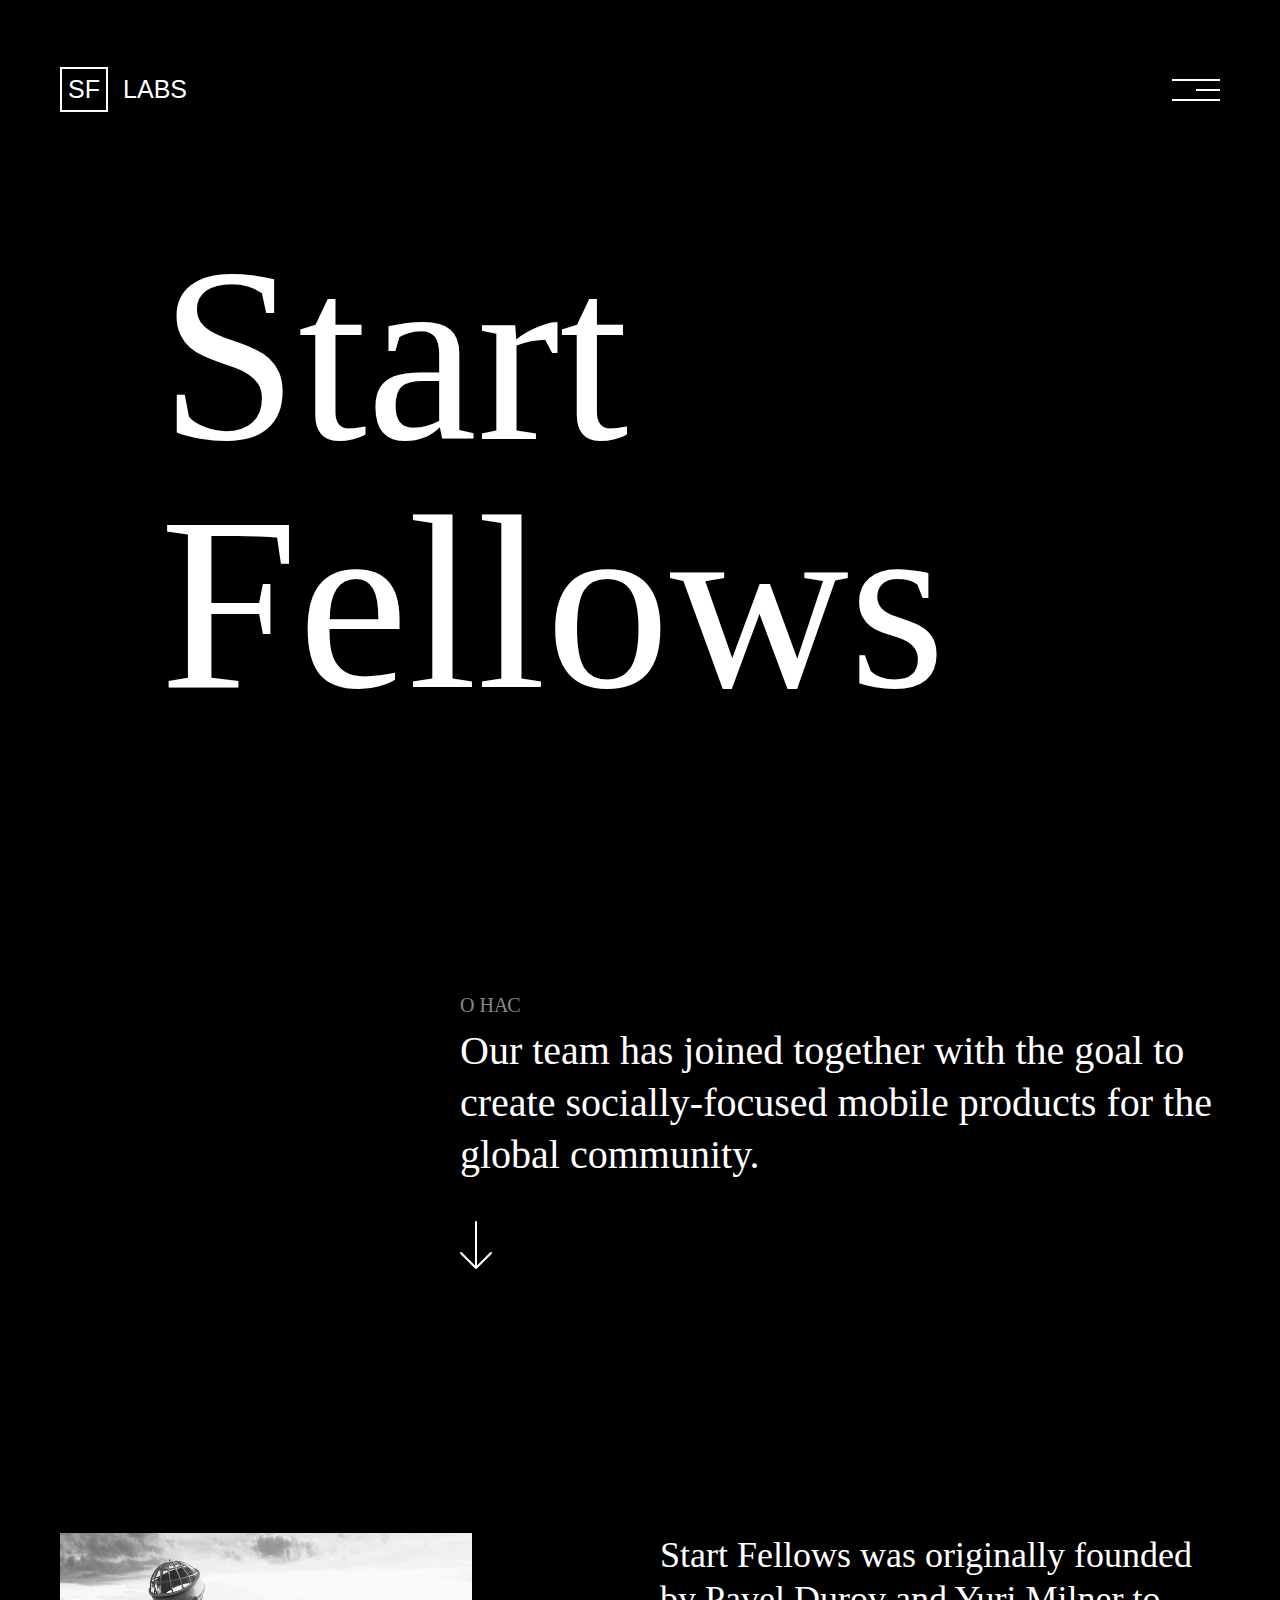
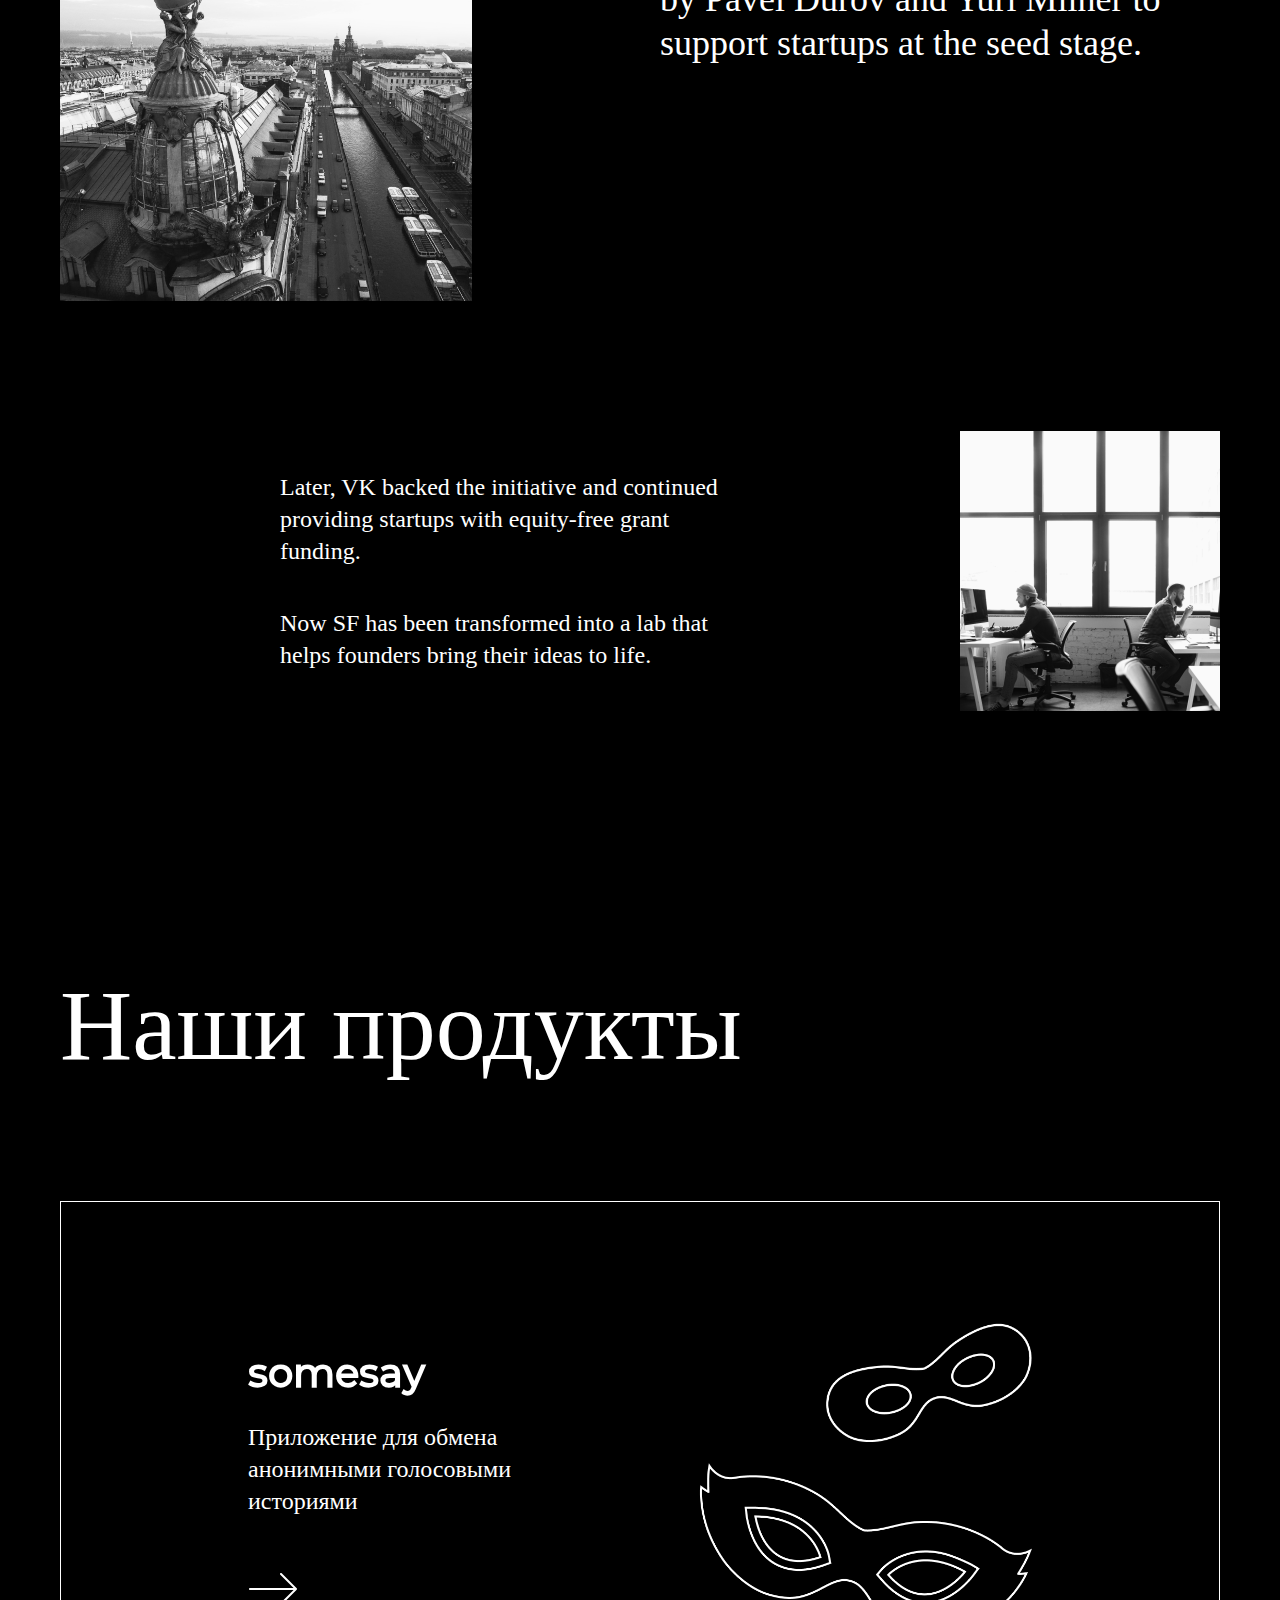
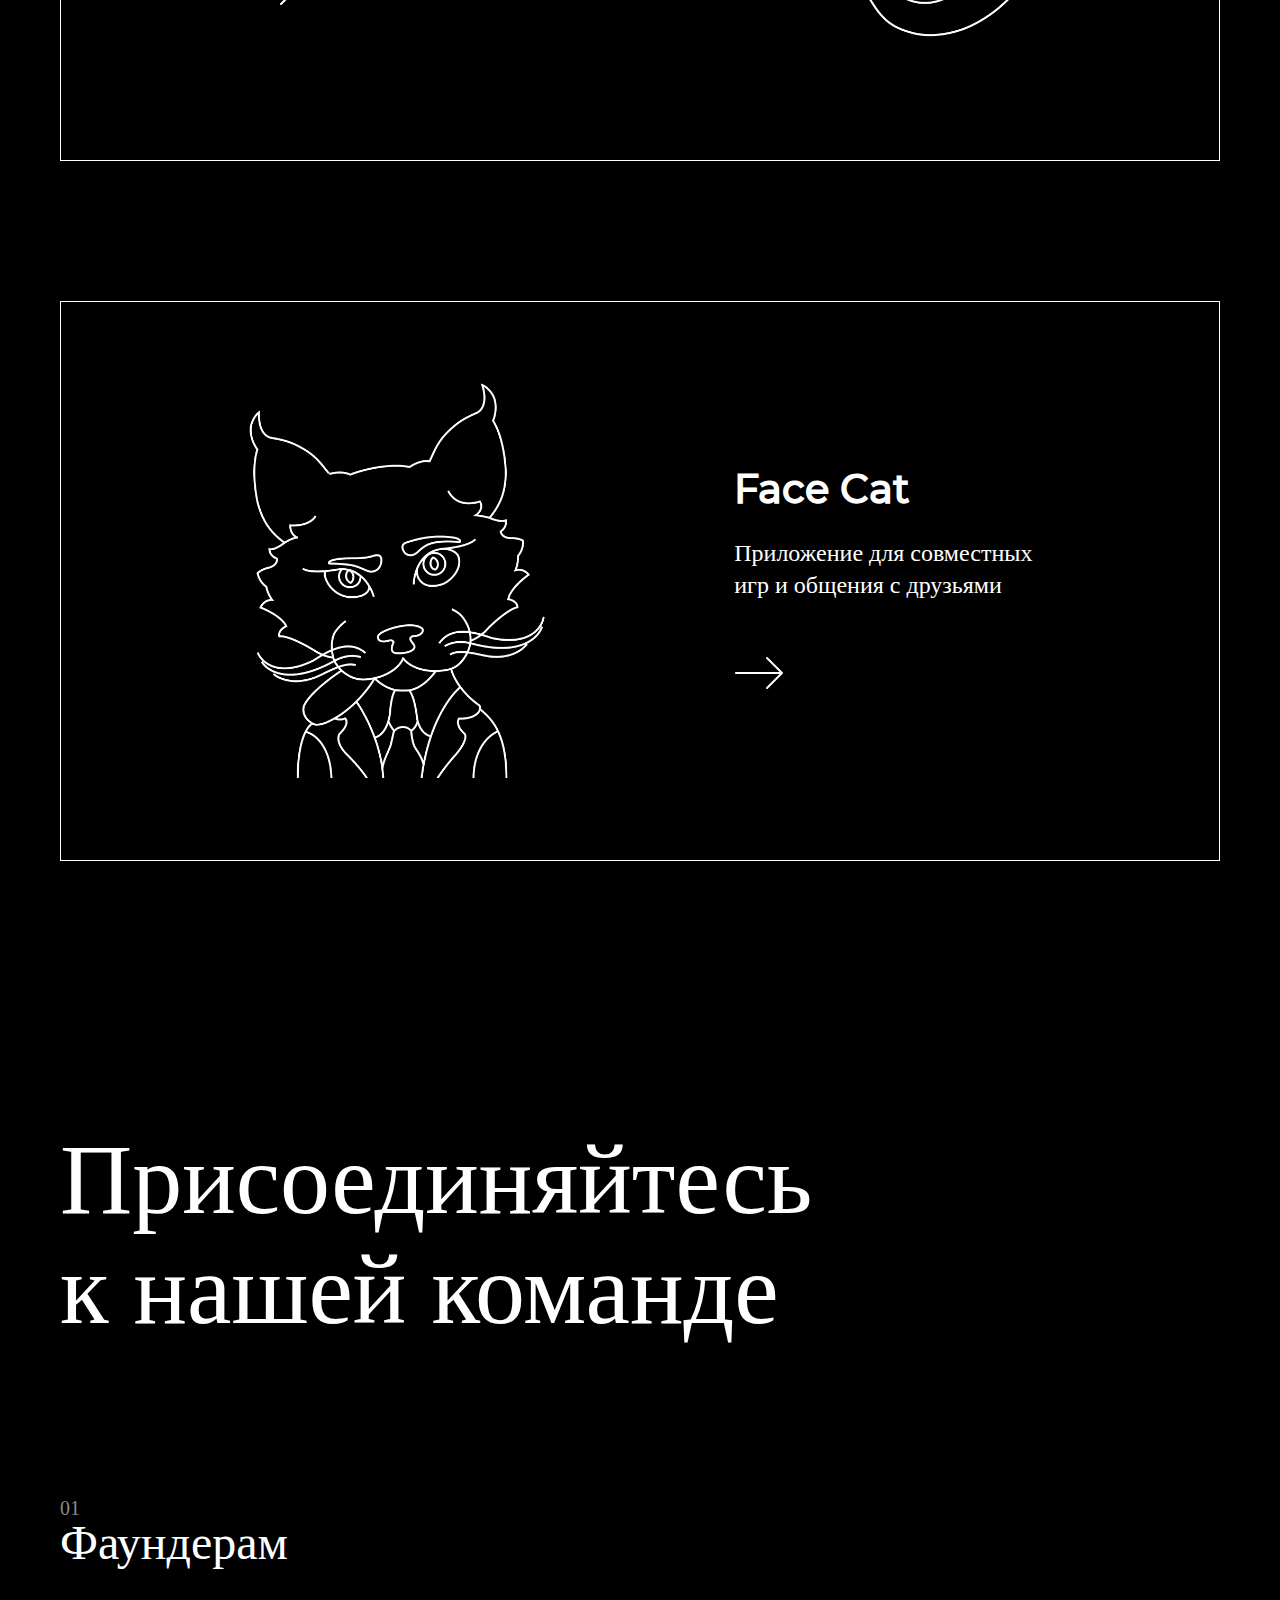
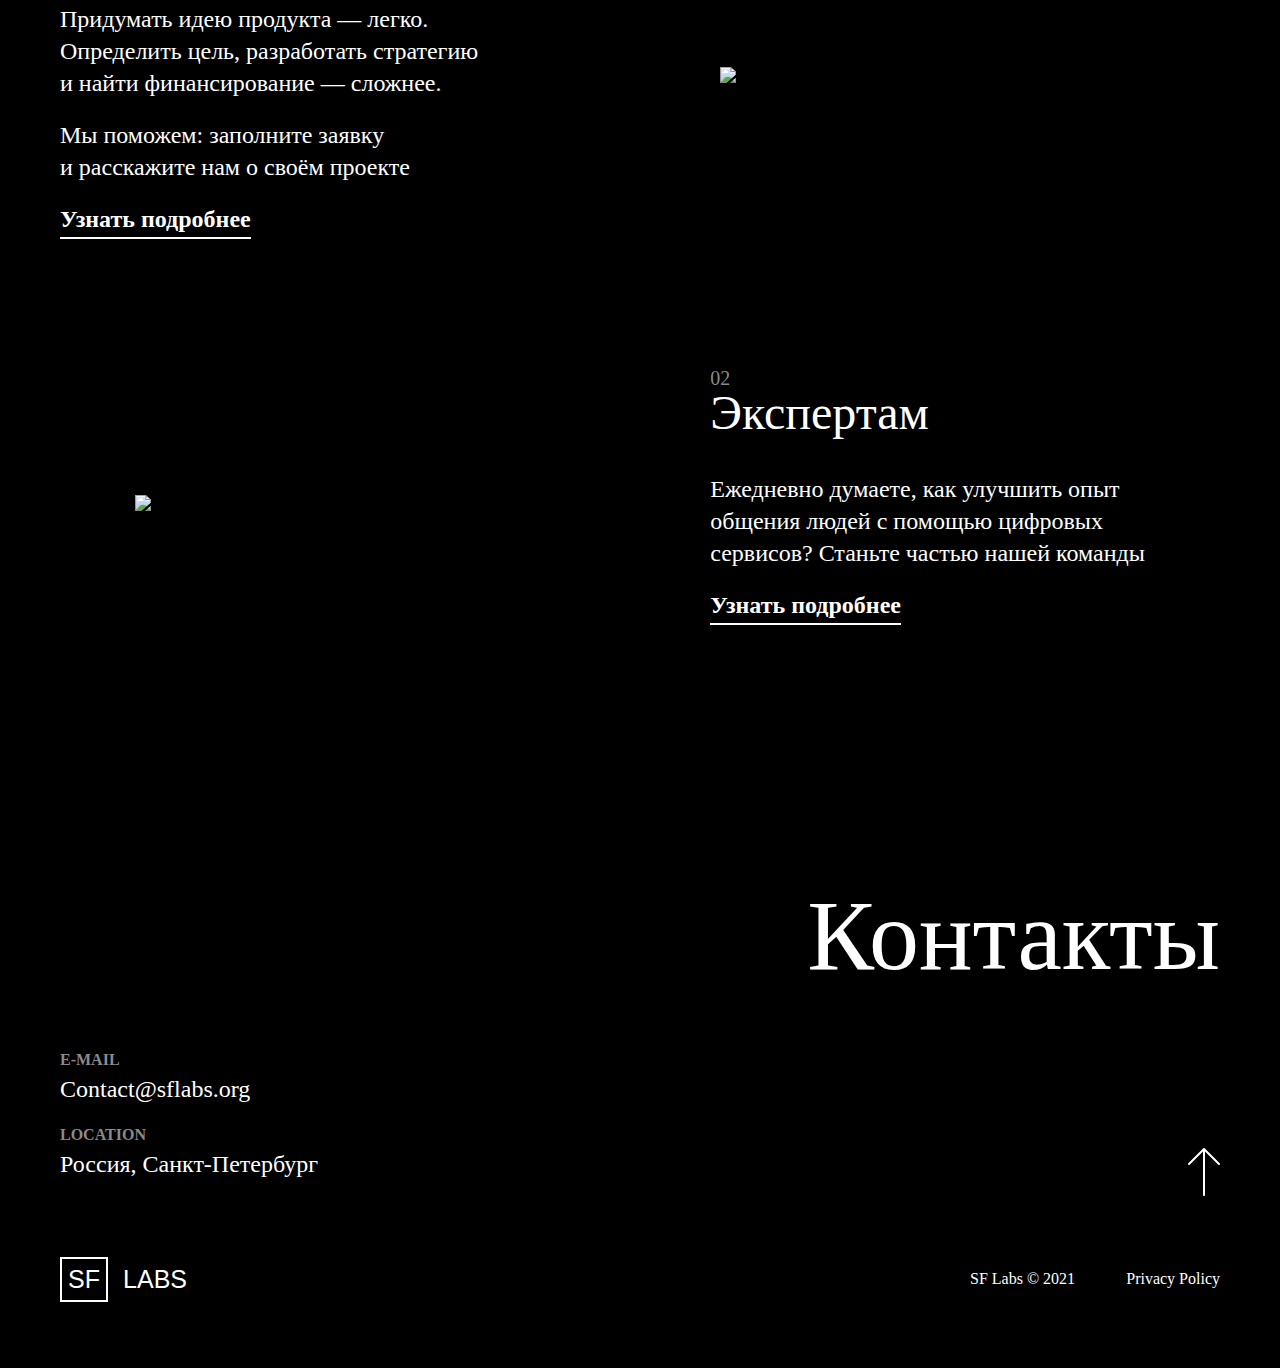
==== commit d12ad7c3: "Add files via upload" ====
--- a/index.html
+++ b/index.html
@@ -1,19 +1,18 @@
-﻿<!DOCTYPE html>
+<!DOCTYPE html>
 
-<html lang="en">
+<html lang="ru">
 <head>
-    <meta charset="utf-8" />
-    <title></title>
+    <meta charset="UTF-8">
+    <title>LABS - main</title>
     <meta name="viewport" , content="width=device-width, initial-scale=1, maximum-scale=1, user-scalable=no" />
     <link rel="stylesheet" , href="./assets/styles/main.css" />
-    <link rel="stylesheet" , href="./assets/styles/hero.css" />
     <link rel="stylesheet" , href="./assets/styles/colors.css" />
     <link rel="stylesheet" , href="./assets/styles/tipography.css" />
     <link rel="stylesheet" , href="./assets/styles/container.css" />
     <link rel="stylesheet" , href="./assets/styles/fonts.css" />
-    <link rel="stylesheet" , href="./assets/styles/hero.css" />
     <link rel="stylesheet" , href="./assets/styles/header.css" />
     <link rel="stylesheet" , href="./assets/styles/portfolio.css" />
+    <link rel="stylesheet" , href="./assets/styles/hero.css" />
     <link rel="stylesheet" , href="./assets/styles/team.css" />
     <link rel="stylesheet" , href="./assets/styles/contacts.css" />
     <link rel="stylesheet" , href="./assets/styles/footer.css" />
@@ -25,19 +24,22 @@
             <div class="header">
                 <button class="btn logo">
                     <div class="logo__sf">SF</div>
-                LABS</button>
-                <button class="btn header__burger" onclick="HeaderMenu()"></button>
+                    LABS
+                </button>
+                <button class="btn header__burger" onclick="HeaderMenu()">
+                    <div class="header__burger__middle-stick"></div>
+                </button>
                 <div class="header__menu -hidden">
                     <div class="header__links">
-                        <a href="#about" class="btn header__link" onclick="HeaderMenu()">About</a>
-                        <a href="#portfolio" class="header__link" onclick="HeaderMenu()">Portfolio</a>
-                        <a href="#team" class="header__link" onclick="HeaderMenu()">Team</a>
-                        <a href="./join.html" class="header__link -contacts" onclick="HeaderMenu()">Join</a>
+                        <a href="./index.html" class="btn header__link" onclick="HeaderMenu()">О нас</a>
+                        <a href="#portfolio" class="header__link" onclick="HeaderMenu()">Прродукты</a>
+                        <a href="#team" class="header__link" onclick="HeaderMenu()">Команда</a>
+                        <a href="./join.html" class="header__link -contacts" onclick="HeaderMenu()">Карьера</a>
                     </div>
                     <div class="header__contacts">
-                        <p class="header__contacts-text text">Email</p>
+                        <p class="header__contact text">Email</p>
                         <p class="text">Contact@sflabs.org</p>
-                        <p class="header__contacts-text text">Location</p>
+                        <p class="header__contact text">Location</p>
                         <p class="text">Russia, St. Petersburg</p>
                     </div>
                 </div>
@@ -46,36 +48,30 @@
     </header>
     <hero class="hero">
         <div class="container">
-            <h2 class="title hero-title">Start <br /> Fellows</h2>
+            <h2 class="title hero-title">
+                Start
+                <br /> Fellows
+            </h2>
             <div class="hero__mission">
-                <p class="text mission-text">
-                    We are the team of developers united
-                    with the mission to create a global
-                    mobile products with focus on social
+                <p class="text mission">
+                    Our team has joined together with the goal to create socially-focused mobile products for the global community.
                 </p>
                 <div class="arrow hero__arrow"></div>
             </div>
             <a name="about"></a>
             <div class="hero__zinger">
                 <img class="hero__zinger-img" src="./assets/images/zinger.png">
-                <p class="text zinger-text">
-                    Start Fellows was originally <br />
-                    created as an grant program <br />
-                    for startups started by Pavel <br />
-                    Durov and Yuri Milner
+                <p class="text zinger">
+                    Start Fellows was originally founded by Pavel Durov and Yuri Milner to support startups at the seed stage.
                 </p>
             </div>
             <div class="hero__vk">
-                <div class="text vk-text">
-                    <p class="vk-text-margin-bottom">
-                        Later VK kept the initiative <br />
-                        alive by supporting startups <br />
-                        with equity free grants
+                <div class="text vk">
+                    <p class="vk-margin">
+                        Later, VK backed the initiative and continued providing startups with equity-free grant funding.
                     </p>
                     <p>
-                        Now SF works as an laboratory <br />
-                        wich helps founders to bring <br />
-                        their ideas to life
+                        Now SF has been transformed into a lab that helps founders bring their ideas to life.
                     </p>
                 </div>
                 <img class="hero__vk-img" src="./assets/images/office.png">
@@ -85,32 +81,39 @@
     <section class="portfolio">
         <a name="portfolio"></a>
         <div class="container">
-            <h2 class="title portfolio-title">Portfolio</h2>
-            <div class="portfolio__masks">
+            <h2 class="title portfolio-title">Наши продукты</h2>
+            <div id="somesay" onmouseover="masksActive()" onmouseout="masksPassive()" class="portfolio__masks">
                 <div class="portfolio__masks__left">
-                    <h4 class="title masks-title">somesay</h4>
-                    <p class="text masks-text">
-                        Start Fellows was originally <br />
-                        created as an grant program <br />
-                        for startups program for
+                    <h4 id="masks-title" class="title masks-title">somesay</h4>
+                    <p class="text masks">
+                        Приложение для обмена <br>
+                        анонимными голосовыми <br>
+                        историями
                     </p>
-                    <div class="arrow mask__arrow"></div>
+                    <a href="https://somesay.app" target="_blank">
+                        <div class="arrow mask__arrow"></div>
+                    </a>
+
                 </div>
                 <div class="portfolio__masks__right">
-                    <div class="portfolio__masks-img -mini"></div>
-                    <div class="portfolio__masks-img -big"></div>
+                    <div id="mask-mini" class="portfolio__masks-img -mini"></div>
+                    <div id="mask-big" class="portfolio__masks-img -big"></div>
                 </div>
             </div>
-            <div class="portfolio__cat">
-                <div class="portfolio__cat-img"></div>
+            <div onmouseover="catActive()" onmouseout="catPassive()" class="portfolio__cat">
+                <div id="cat" class="portfolio__cat-img"></div>
                 <div class="portfolio__cat__left">
-                    <h4 class="title cat-title">Face<span class="cat-title -span">Cat</span></h4>
-                    <p class="text cat-text">
-                        Start Fellows was originally <br />
-                        created as an grant program <br />
-                        for startups program for
+                    <h4 class="title cat-title">
+                        Face
+                        <span class="cat-title -span">Cat</span>
+                    </h4>
+                    <p class="text cat">
+                        Приложение для совместных <br>
+                        игр и общения с друзьями
                     </p>
-                    <div class="arrow mask__arrow"></div>
+                    <a href="https://face.cat" target="_blank">
+                        <div class="arrow mask__arrow"></div>
+                    </a>
                 </div>
             </div>
         </div>
@@ -118,42 +121,54 @@
     <section class="team">
         <a name="team"></a>
         <div class="container">
-            <h2 class="title team-title">Join Team</h2>
-            <div class="team__office-laptop">
-                <p class="text office-laptop-text">
-                    Start Fellows was originally <br />
-                    created as an grant program <br />
-                    for startups started by Pavel <br />
-                    Durov and Yuri Milner
-                </p>
-                <img class="team__office-laptop-img" src="./assets/images/office_with_laptop.png" />
+            <h2 class="title team-title">
+                Присоединяйтесь <br>
+                к нашей команде
+            </h2>
+            <div class="team__office">
+                <div class="team__office-left">
+                    <h5 class="title team-subtitle">Фаундерам</h5>
+                    <p class="text office">
+                        Придумать идею продукта — легко. <br>
+                        Определить цель, разработать стратегию <br>
+                        и найти финансирование — сложнее.
+                    </p>
+                    <p class="text office">
+                        Мы поможем: заполните заявку <br>
+                        и расскажите нам о своём проекте
+                    </p>
+                    <button class="btn team-btn">Узнать подробнее</button>
+                </div>
+                <img class="team__office-img" src="./assets/images/founders-img.png" />
             </div>
-            <div class="team__people-unity">
-                <img class="team__people-unity-img" src="./assets/images/team-unity.png" />
+            <div class="team__experts">
+                <img class="team__experts-img" src="./assets/images/experts-img.png" />
                 <div>
-                    <p class="text people-unity-text">
-                        Now SF works as an laboratory wich <br />
-                        helps founders to bring their ideas <br />
-                        to life aboratory wich helps founders
-                    </p>
-                    <a class="text team__people-link" href="#">Join our team</a>
+                    <div class="experts-right">
+                        <h5 class="title experts-subtitle">Экспертам</h5>
+                        <p class="text experts">
+                            Ежедневно думаете, как улучшить опыт <br>
+                            общения людей с помощью цифровых <br>
+                            сервисов? Станьте частью нашей команды
+                        </p>
+                        <button class="btn team-btn">Узнать подробнее</button>
+                    </div>
                 </div>
             </div>
-        </div>
     </section>
     <section class="contacts">
         <div class="container">
-            <h2 class="title contacts-title">Contacts</h2>
+            <h2 class="title contacts-title">Контакты</h2>
             <div class="contacts__info">
-                <p class="text contacts__subtitle">Email</p>
+                <p class="text contacts__subtitle">E-mail</p>
                 <p class="text contacts__data">Contact@sflabs.org</p>
                 <p class="text contacts__subtitle">Location</p>
                 <div class="text contacts__data">
-                    Russia, St. Petersburg 
+                    Россия, Санкт-Петербург
                     <a href="#top" class="arrow contact-arrow"></a>
                 </div>
             </div>
-            
+
         </div>
     </section>
     <footer class="footer">
@@ -163,11 +178,12 @@
                 LABS
             </button>
             <div class="footer__copyright">
-                <p class="text copyright-text">SF Labs © 2021</p>
+                <p class="text copyright">SF Labs © 2021</p>
                 <a class="text copyright-links" href="#">Privacy Policy</a>
             </div>
         </div>
     </footer>
     <script type="text/javascript" src="./assets/scripts/main.js"></script>
+    <script type="text/javascript" src="./assets/scripts/index.js"></script>
 </body>
 </html>
--- a/assets/styles/main.css
+++ b/assets/styles/main.css
@@ -36,12 +36,12 @@
     background: url("../images/arrow.svg") no-repeat;
     height: 48px;
     width: 32px;
-    transition: 0.5s;
+    transition: 1s;
 }
 
 .arrow:hover {
     opacity: 0.5;
-    transition: 0.5s;
+    transition: 1s;
 }
 
 @media screen and (max-width: 950px) {
--- a/assets/styles/tipography.css
+++ b/assets/styles/tipography.css
@@ -1,58 +1,55 @@
 .header__link {
-    font-family: "Poppins";
+    font-family: "Manrope";
     font-size: 80px;
     font-weight: 400;
     line-height: 80px;
     margin-bottom: 40px;
 }
 
-.header__contacts-text {
+.header__contact {
     font-size: 10px;
     line-height: 10px;
 }
 
 .title {
-    font-family: "Poppins";
+    font-family: "Manrope";
 }
 
 .text {
-    font-family: "Poppins-text";
-}
-
-.hero-title {
+    font-family: "Manrope-text";
+}
+
+.hero-title, .join-title {
     font-size: 248px;
     font-style: normal;
     font-weight: 400;
     line-height: 248px;
+}
+
+.hero__mission::before {
+    font-family: "Manrope";
+    position: absolute;
+    font-size: 20px;
+    font-style: normal;
+    font-weight: 500;
+    line-height: 20px;
     letter-spacing: 0em;
-    text-align: left;
-    margin-bottom: 305px;
-}
-
-.hero__mission::before {
-    font-family: "Poppins";
-    position: absolute;
-    font-size: 20px;
-    font-style: normal;
-    font-weight: 500;
-    line-height: 28px;
-    letter-spacing: 0em;
-}
-
-.mission-text {
+}
+
+.mission {
     font-size: 40px;
     line-height: 52px;
 }
 
-.zinger-text, .office-laptop-text {
+.zinger {
     font-size: 36px;
     line-height: 44px;
 }
 
 .portfolio-title, .team-title, .contacts-title {
-    font-size: 120px;
-    font-weight: 400;
-    line-height: 120px;
+    font-size: 100px;
+    font-weight: 400;
+    line-height: 110px;
 }
 
 .masks-title, .cat-title {
@@ -64,7 +61,27 @@
     text-align: left;
 }
 
-.masks-text, .cat-text, .vk-text, .people-unity-text, .team__people-link, .contacts__data {
+.team-subtitle::before, .experts-subtitle::before {
+    font-size: 20px;
+    line-height: 20px;
+    font-weight: 500;
+    font-style: normal;
+}
+
+.team-subtitle, .experts-subtitle {
+    font-size: 48px;
+    line-height: 56px;
+    font-weight: 400;
+}
+
+.team-btn {
+    font-family: 'Manrope';
+    font-size: 24px;
+    line-height: 32px;
+    font-weight: 600;
+}
+
+.masks, .cat, .vk, .experts, .team__people-link, .contacts__data, .office {
     font-size: 24px;
     font-weight: 300;
     line-height: 32px;
@@ -77,6 +94,33 @@
 .contacts__subtitle {
     text-transform: uppercase;
     font-weight: bolder;
+}
+
+.headline-subtitle {
+    font-family: 'Manrope-text';
+    font-size: 36px;
+    font-weight: 400;
+    line-height: 36px;
+}
+
+.headline-span {
+    color: var(--gray);
+    font-size: 20px;
+    font-weight: bold;
+}
+
+.list__link {
+    font-family: "Manrope";
+    font-size: 28px;
+    font-weight: 300;
+    line-height: 28px;
+}
+
+.tag {
+    font-family: 'Manrope';
+    font-size: 20px;
+    font-weight: 300;
+    line-height: 20px;
 }
 
 @media screen and (max-width: 1226px) {
@@ -87,7 +131,12 @@
 }
 
 @media screen and (max-width: 950px) {
-    .hero-title {
+    .header__link {
+        font-size: 40px;
+        line-height: 40px;
+    }
+
+    .hero-title, .join-title {
         font-size: 88px;
         font-weight: 400;
         line-height: 90px;
@@ -98,24 +147,40 @@
         line-height: 12px;
     }
 
-    .mission-text {
+    .mission {
         font-size: 24px;
         line-height: 32px;
     }
 
-    .zinger-text {
+    .zinger {
+        font-size: 20px;
+        line-height: 28px;
+    }
+
+    .experts-subtitle, .team-subtitle, .headline-subtitle {
+        font-size: 20px;
+        line-height: 20px;
+    }
+
+    .vk, .masks, .cat, .experts, .team__people-link, .contacts__data, .office, .team-btn {
         font-size: 16px;
         line-height: 20px;
     }
 
-    .vk-text, .masks-text, .cat-text, .people-unity-text, .team__people-link, .contacts__data, .office-laptop-text {
-        font-size: 16px;
-        line-height: 20px;
-    }
-
     .portfolio-title, .team-title, .contacts-title {
-        font-size: 56px;
-        line-height: 56px;
+        font-size: 44px;
+        line-height: 52px;
+    }
+
+    .masks-title, .cat-title {
+        font-size: 24px;
+        line-height: 32px;
+    }
+
+    .team-subtitle::before, .experts-subtitle::before, .headline-span {
+        font-size: 12px;
+        font-weight: 500;
+        line-height: 14px;
     }
 
     .footer__copyright, .contacts__subtitle {
@@ -129,4 +194,21 @@
         font-size: 12px;
         line-height: 12px;
     }
+    
+    .list__link {
+        font-size: 20px;
+        line-height: 30px;
+    }
+    
+    .tag {
+        font-size: 16px;
+        line-height: 20px;
+    }
+}
+
+@media screen and (max-width: 500px) {
+    .team-title {
+        font-size: 32px;
+        line-height: 40px;
+    }
 }--- a/assets/styles/container.css
+++ b/assets/styles/container.css
@@ -7,6 +7,10 @@
     display: flex;
     justify-content: space-between;
     align-items: center;
+}
+
+.container.-headlines {
+    margin-bottom: 264px;
 }
 
 @media screen and (max-width: 1226px) {
@@ -20,4 +24,8 @@
         flex-direction: column;
         align-items: flex-start;
     }
+
+    .container.-headlines {
+        margin-bottom: 120px;
+    }
 }--- a/assets/styles/header.css
+++ b/assets/styles/header.css
@@ -37,7 +37,7 @@
 }
 
 .header__link:hover {
-    transition: 0.5s;
+    transition: 1s;
     border-bottom: 1.5px solid var(--white);
 }
 
@@ -47,7 +47,7 @@
     bottom: 40px;
 }
 
-.header__contacts-text {
+.header__contact {
     color: var(--gray);
     margin-top: 16px;
 }
@@ -75,24 +75,33 @@
     background-color: var(--white);
     right: 0px;
     top: 0px;
-    transition: 0.5s;
+    transition: 1s;
 }
 
 .header__burger {
     position: relative;
-    height: 15px;
+    height: 22px;
     width: 48px;
+}
+
+.header__burger__middle-stick {
+    width: 24px;
+    height: 2px;
+    position: absolute;
+    background-color: var(--white);
+    right: 0px;
+    top: 10px;
 }
 
 .header__burger::before {
     content: "";
     position: absolute;
-    width: 24px;
+    width: 48px;
     height: 2px;
     background-color: var(--white);
     right: 0px;
     bottom: 0px;
-    transition: 0.5s;
+    transition: 1s;
 }
 
 .header__burger.-active::before {
@@ -100,7 +109,15 @@
     width: 40px;
     right: 0px;
     top: 0px;
-    transition: 0.5s;
+    transition: 1s;
+}
+
+.header__burger.-active {
+    height: 15px;
+}
+
+.header__burger.-active > .header__burger__middle-stick {
+    display: none;
 }
 
 .header__burger.-active::after {
@@ -108,40 +125,39 @@
     width: 40px;
     right: 0px;
     top: 0px;
-    transition: 0.5s;
+    transition: 1s;
 }
 
 @media screen and (max-width: 1226px) {
-   
-    .header__menu {
-        align-items: flex-start;
+    .header__menu {   
         width: calc(100% + 24px);
-        justify-content: normal;
+    }
+}
+
+@media screen and (max-width: 950px) {
+
+    .logo, .logo__sf {
+        font-size: 16px;
+    }
+
+    .logo {
+        width: 85px;
     }
 
     .header__links {
-        align-items: normal;
-        justify-content: normal;
-        margin-top: 100px;
+        height: 60vh;
     }
 
     .header__contacts {
         display: block;
     }
-}
-
-@media screen and (max-width: 950px) {
-
-    .logo, .logo__sf {
-        font-size: 16px;
-    }
-
-    .logo {
-        width: 85px;
-    }
 
     .header__burger::before {
         width: 14px;
+    }
+
+    .header__burger {
+        height: 8px;
     }
 
     .header__burger::after {
@@ -153,7 +169,7 @@
         width: 24px;
         right: 0px;
         top: 0px;
-        transition: 0.5s;
+        transition: 1s;
     }
 
     .header__burger.-active::after {
@@ -161,7 +177,15 @@
         width: 24px;
         right: 0px;
         top: 0px;
-        transition: 0.5s;
+        transition: 1s;
+    }
+
+    .header__burger__middle-stick {
+        display: none;
+    }
+
+    .header__links {
+        align-items: normal;
     }
 }
 
--- a/assets/styles/portfolio.css
+++ b/assets/styles/portfolio.css
@@ -1,7 +1,7 @@
 .portfolio {}
 
 .portfolio-title {
-	margin-bottom: 160px;
+	margin-bottom: 120px;
 }
 
 .portfolio__masks, .portfolio__cat {
@@ -16,15 +16,23 @@
 }
 
 .masks-title, .cat-title {
-	transition: 0.5s;
+	transition: 1s;
 	margin-bottom: 24px;
+	color: var(--white);
 }
 
-.portfolio__masks:hover .masks-title {
-	transition: 0.5s;
-	background: var(--gradient);
-	-webkit-text-fill-color: transparent;
-	-webkit-background-clip: text;
+.masks-title {
+	transition: background-color 1s;
+  -webkit-background-clip: text;
+  -webkit-text-fill-color: transparent;
+  background-color: var(--white);
+}
+
+.masks-title.-active {
+	transition: background-color 1s;
+  -webkit-background-clip: text;
+  -webkit-text-fill-color: transparent;
+  background: linear-gradient(90deg, #FF0642 5.17%, #C626E0 92.24%);
 }
 
 .portfolio__masks__left {
@@ -32,9 +40,7 @@
 	flex-direction: column;
 }
 
-
-
-.masks-text, .cat-text {
+.masks, .cat {
 	max-width: 360px;
 	margin-bottom: 48px;
 }
@@ -52,7 +58,7 @@
 }
 
 .portfolio__masks-img.-mini {
-	transition: 0.5s;
+	transition: all 1s linear 0s;
 	background-image: url("../images/mini-mask.png");
 	background-size: 206px;
 	background-repeat: no-repeat;
@@ -61,13 +67,13 @@
 	margin-bottom: 20px;
 }
 
-.portfolio__masks:hover .portfolio__masks-img.-mini {
-	transition: 0.5s;
+.portfolio__masks-img.-mini.-active {
+	transition: all 1s linear 0s;
 	background-image: url("../images/mini-mask-color.png");
 }
 
 .portfolio__masks-img.-big {
-	transition: 0.5s;
+	transition: all 1s linear 0s;
 	background-repeat: no-repeat;
 	background-image: url("../images/big-mask.png");
 	background-size: 334px;
@@ -75,8 +81,8 @@
 	height: 175px;
 }
 
-.portfolio__masks:hover .portfolio__masks-img.-big {
-	transition: 0.5s;
+.portfolio__masks-img.-big.-active {
+	transition: all 1s linear 0s;
 	background-image: url("../images/big-mask-color.png");
 }
 
@@ -85,7 +91,7 @@
 }
 
 .portfolio__cat-img {
-	transition: 0.5s;
+	transition: all 1s linear 0s;
 	background-image: url(../images/cat.png);
 	background-size: 300px;
 	background-repeat: no-repeat;
@@ -93,8 +99,8 @@
 	height: 395px;
 }
 
-.portfolio__cat:hover .portfolio__cat-img {
-	transition: 0.5s;
+.portfolio__cat-img.-active {
+	transition: all 1s linear 0s;
 	background: url('../images/cat-color.png');
 	background-size: 295px;
 	background-repeat: no-repeat;
@@ -135,6 +141,10 @@
 		margin-bottom: 120px;
 	}
 
+	.portfolio__masks__left, .portfolio__cat__left {
+		margin-right: auto;
+	}
+
 	.mask__arrow {
 		position: absolute;
 		right: 24px;
@@ -147,8 +157,8 @@
 		height: 220px;
 	}
 
-	.portfolio__cat:hover .portfolio__cat-img {
-		transition: 0.5s;
+	.portfolio__cat-img.-active {
+		transition: all 1s linear 0s;
 		background: url('../images/cat-color.png');
 		background-size: 170px;
 		background-repeat: no-repeat;
--- a/assets/styles/hero.css
+++ b/assets/styles/hero.css
@@ -1,10 +1,16 @@
-.hero {}
+﻿.hero-title {
+    margin-left: 100px;
+}
 
 .hero__mission::before {
-    content: "Our mission";
+    content: "о нас";
     color: var(--gray);
     text-transform: uppercase;
-    top: -24px;
+    top: -30px;
+}
+
+.hero-title, .join-title {
+    margin-bottom: 297px;
 }
 
 .hero__mission {
@@ -14,7 +20,7 @@
     margin-bottom: 264px;
 }
 
-.mission-text {
+.mission {
     margin-bottom: 40px;
 }
 
@@ -28,7 +34,7 @@
     width: 412px;
 }
 
-.zinger-text {
+.zinger {
     max-width: 560px;
 }
 
@@ -39,8 +45,8 @@
 
 }
 
-.vk-text {
-    max-width: 400px;
+.vk {
+    max-width: 460px;
     margin: 0 auto;
     display: flex;
     flex-direction: column;
@@ -53,12 +59,15 @@
 
 @media screen and (max-width: 1226px) {
 
-    .vk-text-margin-bottom {
+    .vk-margin {
         margin-bottom: 16px;
     }
 }
 
 @media screen and (max-width: 1100px) {
+    .hero-title {
+        margin-left: 0px;
+    }
 
     .hero__zinger-img {
         width: 270px;
@@ -71,7 +80,7 @@
     }
     
     .hero__mission:before {
-        top: -10px;
+        top: -15px;
     }
 
     .hero__mission {
@@ -89,7 +98,7 @@
         margin-bottom: 35px;
     }
 
-    .zinger-text {
+    .zinger {
         max-width: 327px;
     }
 
@@ -97,18 +106,23 @@
         margin-bottom: 120px;
     }
 
-    .vk-text {
+    .hero__vk-img { 
+        width: 171px;
+        height: 199px;
+    }
+
+    .vk {
         justify-content: center;
     }
 }
 
-@media screen and (max-width: 570px) {
+@media screen and (max-width: 670px) {
     .hero__zinger-img {
         margin-left: auto;
     }
 
     .hero__vk-img {
-        margin-left: auto;
+        margin-right: auto;
         margin-bottom: 44px;
     }
 
--- a/assets/styles/team.css
+++ b/assets/styles/team.css
@@ -2,35 +2,85 @@
 
 .team-title {
     text-align: center;
-    margin-bottom: 150px; 
+    margin-bottom: 170px;
+    text-align: left;
 }
 
-.team__office-laptop, .team__people-unity {
+.team__office, .team__experts {
     display: flex;
-    justify-content: space-evenly;
     align-items: center;
     margin-bottom: 150px;
 }
 
-.office-laptop-text {
-    max-width: 570px;
-    margin-right: 100px;
+.team__office {
+    justify-content: space-between;
 }
 
-.team__office-laptop-img {
+.team__experts {
+    justify-content: space-evenly;
+}
+
+.team__office-left {
+    max-width: 560px;
+}
+
+.team-subtitle::before {
+    content: "01";
+    color: var(--gray);
+    position: absolute;
+    top: -17px;
+}
+
+.experts-subtitle::before {
+    content: "02";
+    color: var(--gray);
+    position: absolute;
+    top: -17px;
+}
+
+.team-subtitle, .experts-subtitle {
+    margin-bottom: 32px;
+    position: relative;
+}
+
+.office, .experts {
+    margin-bottom: 20px;
+}
+
+.team-btn {
+    position: relative;
+    transition: 0.5s
+}
+
+.team-btn::after {
+    content: '';
+    position: absolute;
+    height: 1.5px;
+    width: 100%;
+    background-color: var(--white);
+    bottom: -4px;
+    left: 0px;
+}
+
+.team-btn:hover {
+    transition: 0.5s;
+    opacity: 0.5;
+}
+
+.team__office-img {
     width: 500px;
 }
 
-.team__people-unity {
-    margin-bottom: 263px;
+.team__experts {
+    margin-bottom: 260px;
 }
 
-.team__people-unity-img {
+.team__experts-img {
     width: 300px;
     margin-right: 200px;
 }
 
-.people-unity-text {
+.people-experts {
     max-width: 500px;
     margin-bottom: 20px;
 }
@@ -45,15 +95,15 @@
         margin-bottom: 60px;
     }
 
-    .team__office-laptop {
+    .team__office {
         margin-bottom: 60px;
     }
 
-    .team__office-laptop-img {
-        width: 350px;
+    .team__office-img {
+        width: 260px;
     }
 
-    .team__people-unity {
+    .team__experts {
         align-items: flex-end;
     }
 
@@ -62,21 +112,50 @@
         margin-right: 0px;
     }
 
-    .team__people-unity-img {
+    .team__experts-img {
         margin-bottom: 40px;
+        margin-right: 100px;
     }
 }
 
 @media screen and (max-width: 950px) {
-    .team__office-laptop, .team__people-unity {
+    .office, .experts {
+        margin-bottom: 16px;
+    }
+
+    .team-title {
+        text-align: center;
+    }
+
+    .team__office, .team__experts {
         flex-direction: column;
     }
 
-    .team__people-unity-img {
-        margin-right: 0px;
+    .team__office-left {
+        margin: 0 auto 45px 0;
     }
 
-    .team__people-unity {
+    .team__office-img {
+        margin-left: auto;
+        width: 327px;
+        height: 201px;
+    }
+
+    .team__experts-img {
+        margin-right: auto;
+        width: 240px;
+        height: 165px;
+    }
+
+    .team-subtitle, .experts-subtitle{
+        margin-bottom: 16px;
+    }
+
+    .team-subtitle::before, .experts-subtitle::before {
+        top: -15px;
+    }
+
+    .team__experts {
         margin-bottom: 120px;
     }
 }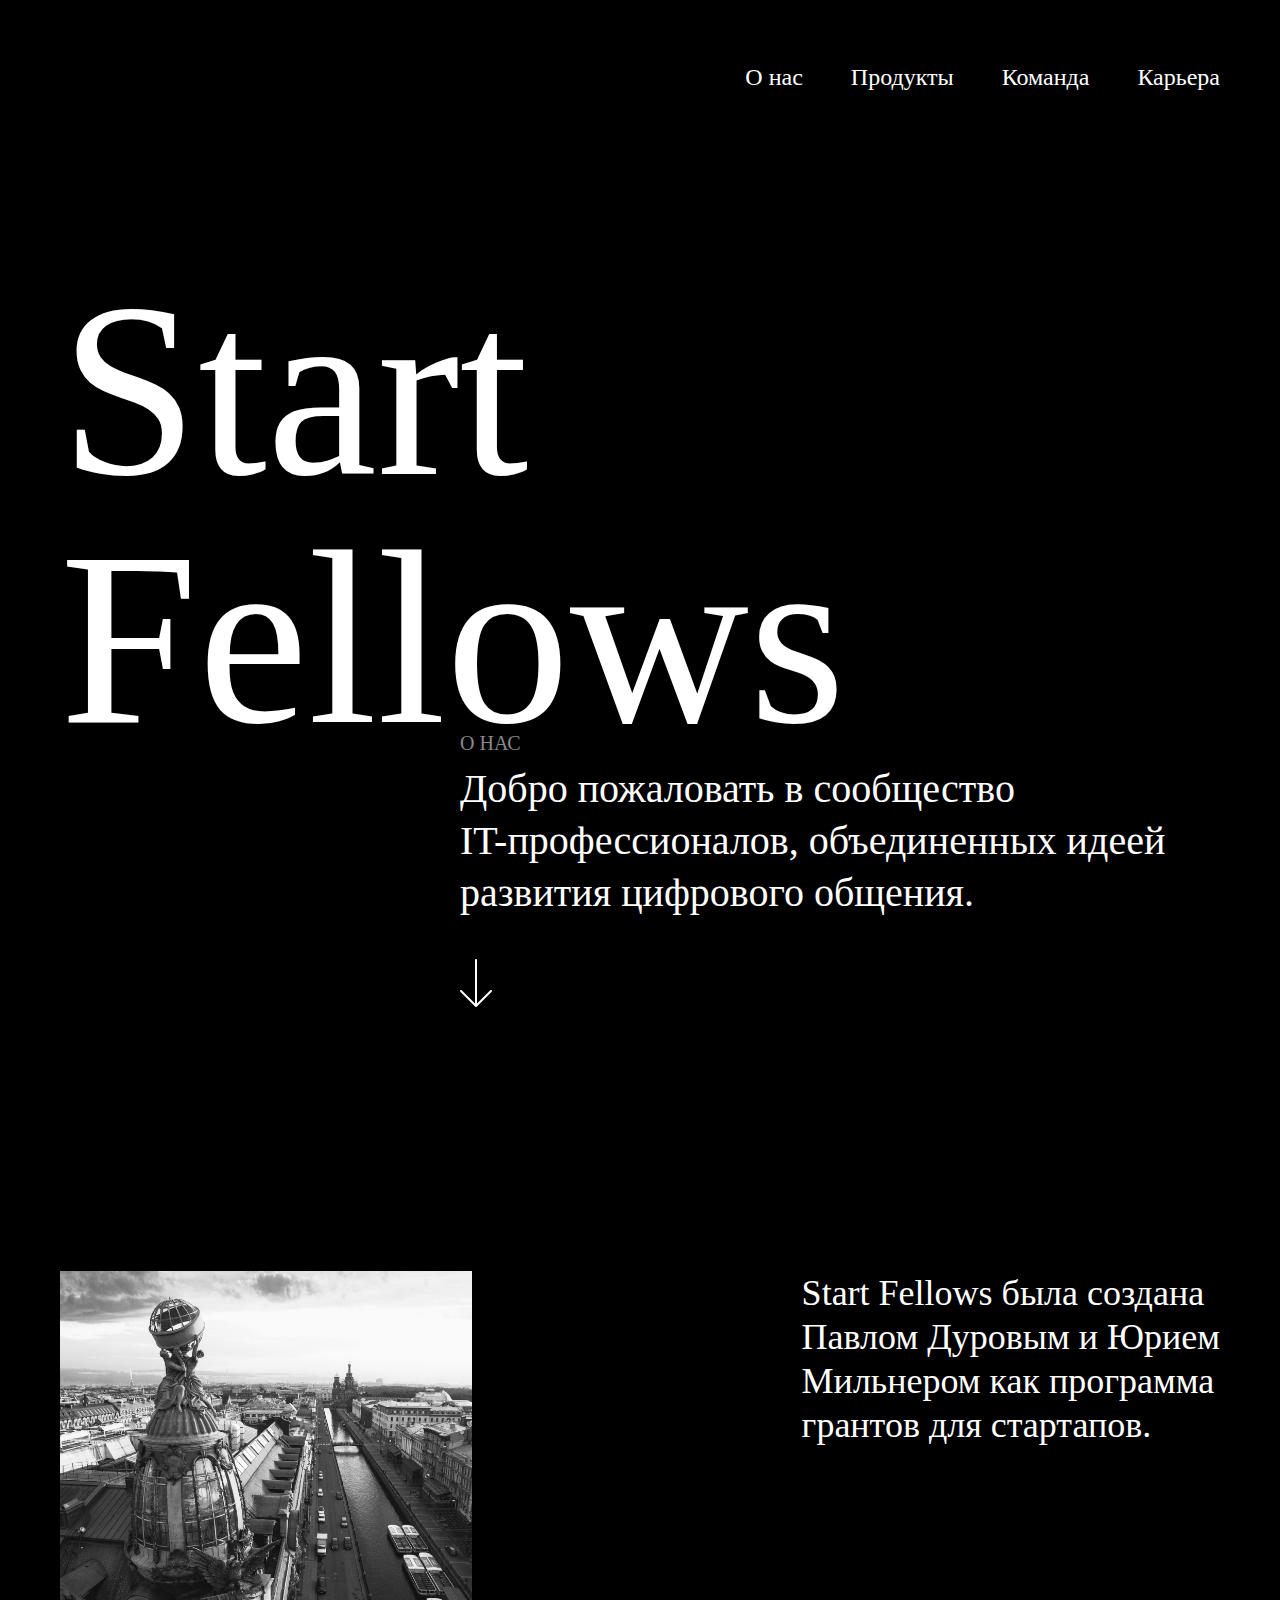
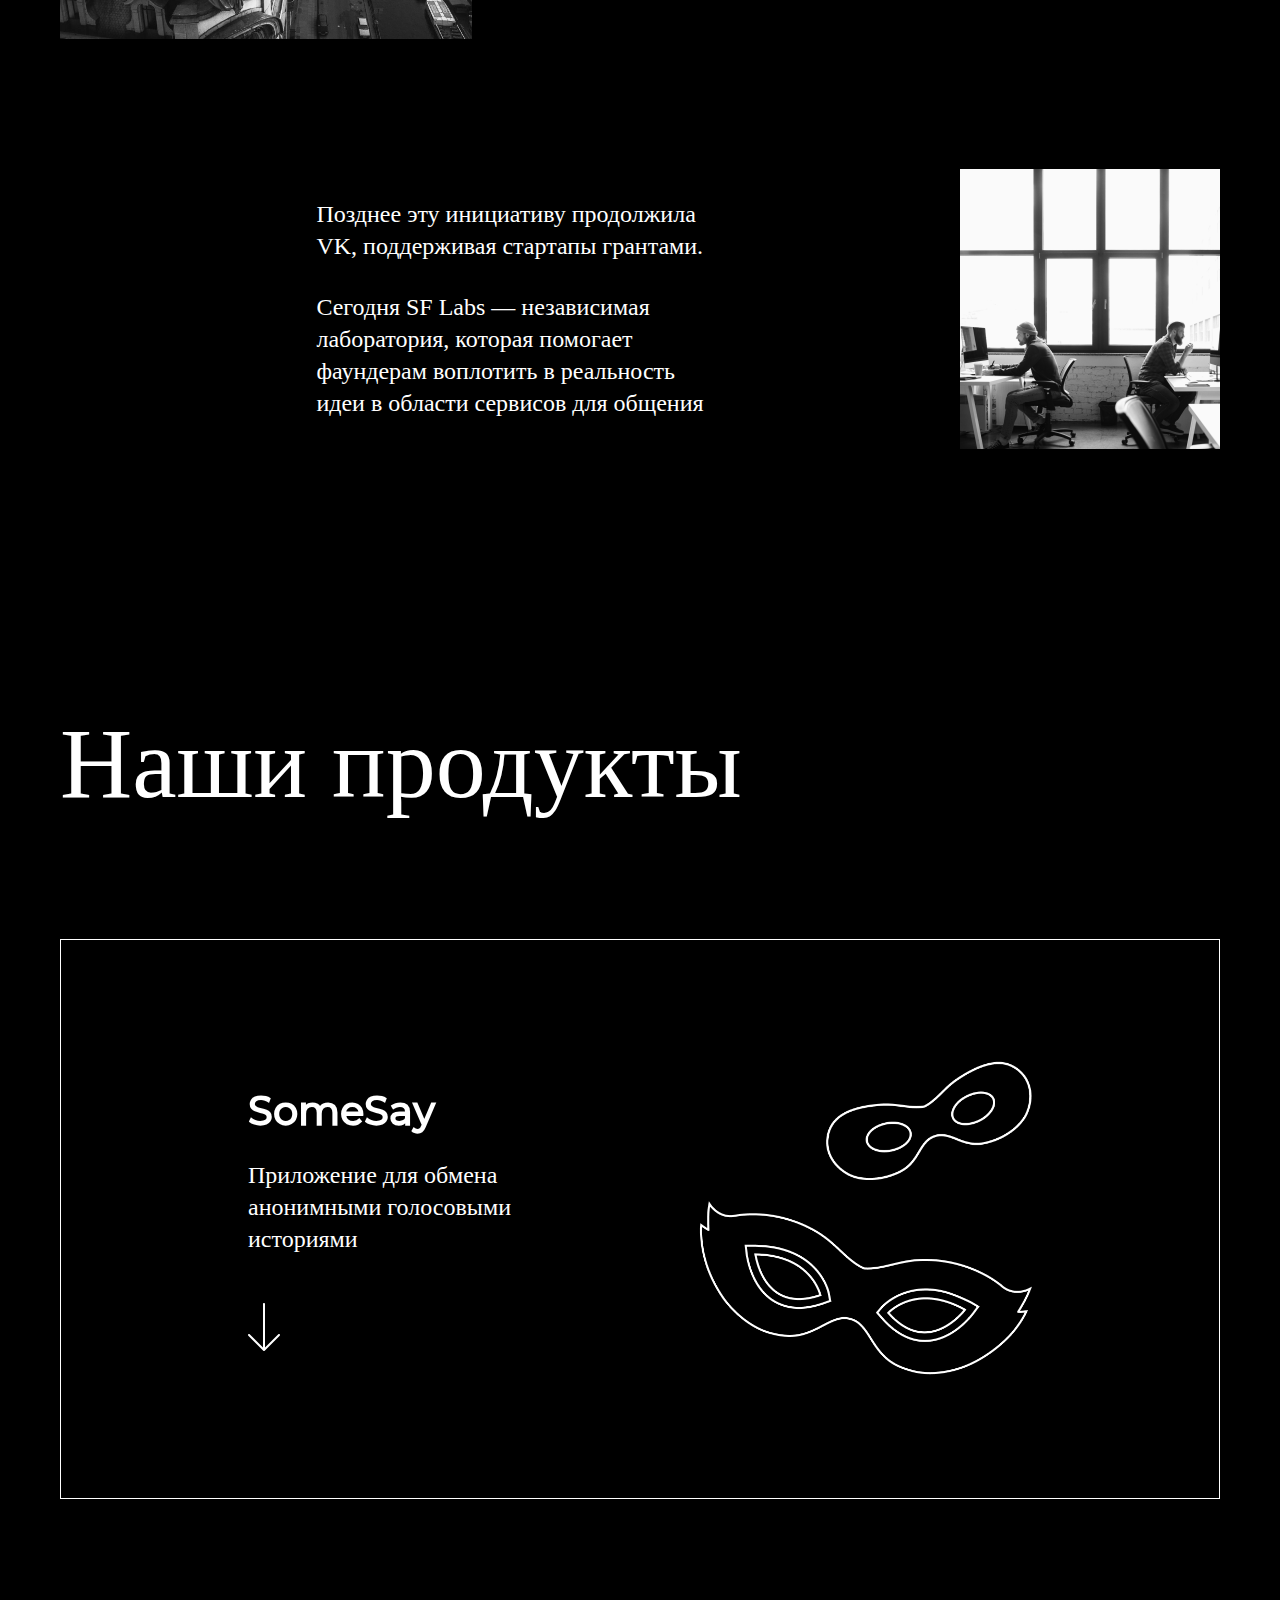
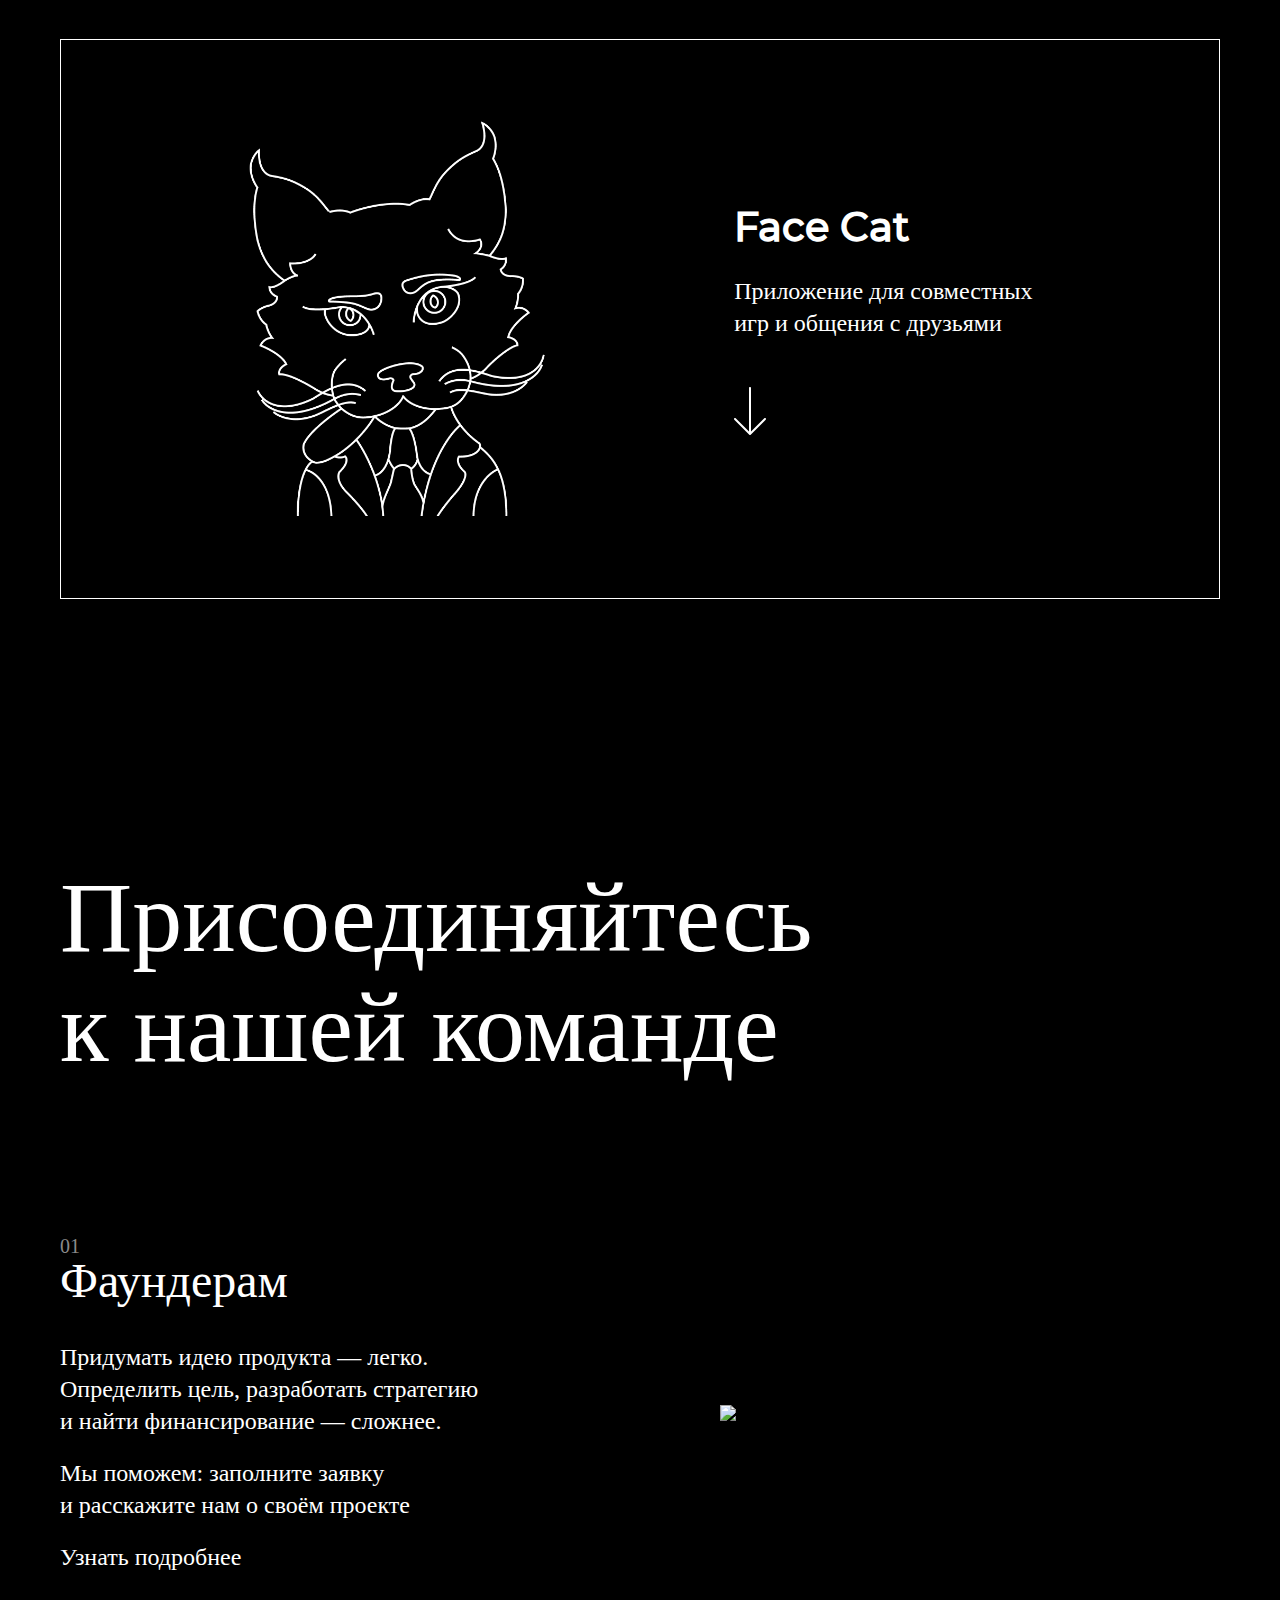
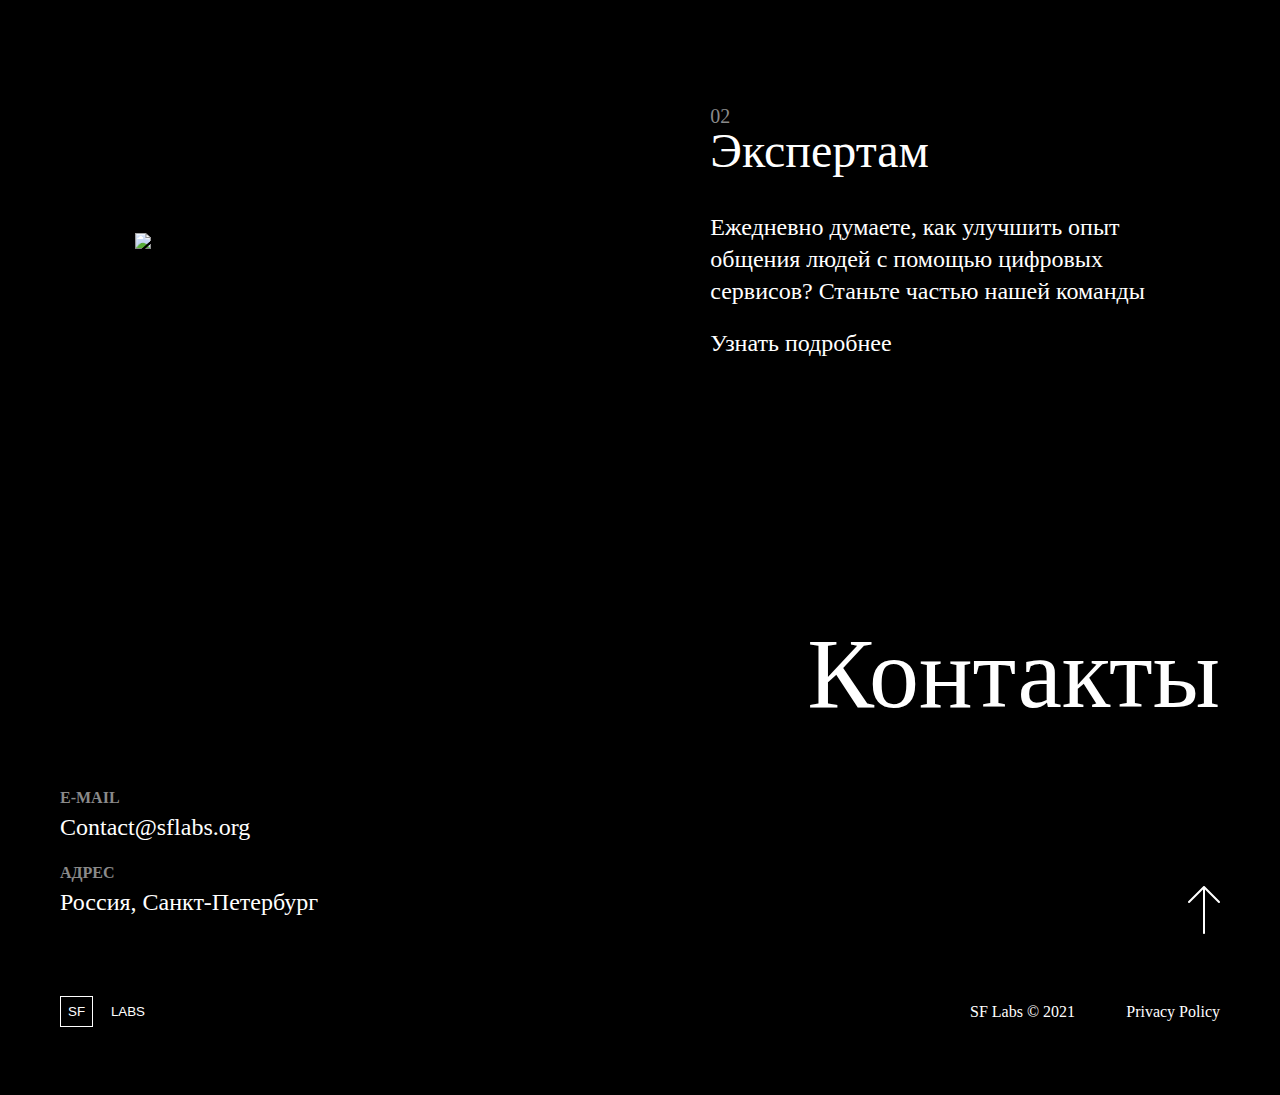
==== commit 53d32202: "Add files via upload" ====
--- a/index.html
+++ b/index.html
@@ -1,5 +1,4 @@
 <!DOCTYPE html>
-
 <html lang="ru">
 <head>
     <meta charset="UTF-8">
@@ -7,7 +6,7 @@
     <meta name="viewport" , content="width=device-width, initial-scale=1, maximum-scale=1, user-scalable=no" />
     <link rel="stylesheet" , href="./assets/styles/main.css" />
     <link rel="stylesheet" , href="./assets/styles/colors.css" />
-    <link rel="stylesheet" , href="./assets/styles/tipography.css" />
+    <link rel="stylesheet" , href="assets/styles/typography.css" />
     <link rel="stylesheet" , href="./assets/styles/container.css" />
     <link rel="stylesheet" , href="./assets/styles/fonts.css" />
     <link rel="stylesheet" , href="./assets/styles/header.css" />
@@ -20,27 +19,30 @@
 <body>
     <header>
         <a href="top"></a>
-        <div class="container">
-            <div class="header">
-                <button class="btn logo">
-                    <div class="logo__sf">SF</div>
-                    LABS
+        <div class="container -header">
+            <nav class="header__nav">
+                <a href="./index.html" class="header__link">О нас</a>
+                <a href="#portfolio" class="header__link">Продукты</a>
+                <a href="#team" class="header__link">Команда</a>
+                <a href="./join.html" class="header__link">Карьера</a>
+            </nav>
+            <div class="header__nav-mobile">
+                <button onclick="HeaderMenu()" id="menu-btn" class="btn header__menu-btn">
+                    <div class="header__menu-btn__top-stick"></div>
+                    <div class="header__menu-btn__bottom-stick"></div>
                 </button>
-                <button class="btn header__burger" onclick="HeaderMenu()">
-                    <div class="header__burger__middle-stick"></div>
-                </button>
-                <div class="header__menu -hidden">
-                    <div class="header__links">
-                        <a href="./index.html" class="btn header__link" onclick="HeaderMenu()">О нас</a>
-                        <a href="#portfolio" class="header__link" onclick="HeaderMenu()">Прродукты</a>
-                        <a href="#team" class="header__link" onclick="HeaderMenu()">Команда</a>
-                        <a href="./join.html" class="header__link -contacts" onclick="HeaderMenu()">Карьера</a>
+                <div id="menu" class="header__menu -hidden">
+                    <div class="header__menu-nav">
+                        <a href="./index.html" class="header__link">О нас</a>
+                        <a href="#portfolio" class="header__link">Продукты</a>
+                        <a href="#team" class="header__link">Команда</a>
+                        <a href="./join.html" class="header__link">Карьера</a>
                     </div>
                     <div class="header__contacts">
-                        <p class="header__contact text">Email</p>
+                        <p class="header__contact text">E-mail</p>
                         <p class="text">Contact@sflabs.org</p>
-                        <p class="header__contact text">Location</p>
-                        <p class="text">Russia, St. Petersburg</p>
+                        <p class="header__contact -margin-top text">Адрес</p>
+                        <p class="text">Россия, Санкт-Петербург</p>
                     </div>
                 </div>
             </div>
@@ -48,13 +50,15 @@
     </header>
     <hero class="hero">
         <div class="container">
-            <h2 class="title hero-title">
+            <h2 class="title main-title">
                 Start
                 <br /> Fellows
             </h2>
             <div class="hero__mission">
                 <p class="text mission">
-                    Our team has joined together with the goal to create socially-focused mobile products for the global community.
+                    Добро пожаловать в сообщество <br>
+                    IT-профессионалов, объединенных
+                    идеей развития цифрового общения.
                 </p>
                 <div class="arrow hero__arrow"></div>
             </div>
@@ -62,16 +66,23 @@
             <div class="hero__zinger">
                 <img class="hero__zinger-img" src="./assets/images/zinger.png">
                 <p class="text zinger">
-                    Start Fellows was originally founded by Pavel Durov and Yuri Milner to support startups at the seed stage.
+                    Start Fellows была создана <br>
+                    Павлом Дуровым и Юрием <br>
+                    Мильнером как программа <br>
+                    грантов для стартапов.
                 </p>
             </div>
             <div class="hero__vk">
                 <div class="text vk">
                     <p class="vk-margin">
-                        Later, VK backed the initiative and continued providing startups with equity-free grant funding.
+                        Позднее эту инициативу продолжила <br>
+                        VK, поддерживая стартапы грантами.
                     </p>
                     <p>
-                        Now SF has been transformed into a lab that helps founders bring their ideas to life.
+                        Сегодня SF Labs — независимая <br>
+                        лаборатория, которая помогает <br>
+                        фаундерам воплотить в реальность <br>
+                        идеи в области сервисов для общения
                     </p>
                 </div>
                 <img class="hero__vk-img" src="./assets/images/office.png">
@@ -82,25 +93,22 @@
         <a name="portfolio"></a>
         <div class="container">
             <h2 class="title portfolio-title">Наши продукты</h2>
-            <div id="somesay" onmouseover="masksActive()" onmouseout="masksPassive()" class="portfolio__masks">
+            <a href="https://somesay.app" target="_blank" id="somesay" onmouseover="masksActive()" onmouseout="masksPassive()" class="portfolio__masks">
                 <div class="portfolio__masks__left">
-                    <h4 id="masks-title" class="title masks-title">somesay</h4>
+                    <h4 id="masks-title" class="title masks-title">SomeSay</h4>
                     <p class="text masks">
                         Приложение для обмена <br>
                         анонимными голосовыми <br>
                         историями
                     </p>
-                    <a href="https://somesay.app" target="_blank">
-                        <div class="arrow mask__arrow"></div>
-                    </a>
-
+                    <div class="arrow portfolio__arrow"></div>
                 </div>
                 <div class="portfolio__masks__right">
                     <div id="mask-mini" class="portfolio__masks-img -mini"></div>
                     <div id="mask-big" class="portfolio__masks-img -big"></div>
                 </div>
-            </div>
-            <div onmouseover="catActive()" onmouseout="catPassive()" class="portfolio__cat">
+            </a>
+            <a href="https://face.cat" target="_blank" onmouseover="catActive()" onmouseout="catPassive()" class="portfolio__cat">
                 <div id="cat" class="portfolio__cat-img"></div>
                 <div class="portfolio__cat__left">
                     <h4 class="title cat-title">
@@ -111,11 +119,9 @@
                         Приложение для совместных <br>
                         игр и общения с друзьями
                     </p>
-                    <a href="https://face.cat" target="_blank">
-                        <div class="arrow mask__arrow"></div>
-                    </a>
+                    <div class="arrow portfolio__arrow"></div>
                 </div>
-            </div>
+            </a>
         </div>
     </section>
     <section class="team">
@@ -137,7 +143,7 @@
                         Мы поможем: заполните заявку <br>
                         и расскажите нам о своём проекте
                     </p>
-                    <button class="btn team-btn">Узнать подробнее</button>
+                    <a href="form.html" class="join-btn">Узнать подробнее</a>
                 </div>
                 <img class="team__office-img" src="./assets/images/founders-img.png" />
             </div>
@@ -151,10 +157,11 @@
                             общения людей с помощью цифровых <br>
                             сервисов? Станьте частью нашей команды
                         </p>
-                        <button class="btn team-btn">Узнать подробнее</button>
+                        <a href="form.html" class="join-btn">Узнать подробнее</a>
                     </div>
                 </div>
             </div>
+        </div>
     </section>
     <section class="contacts">
         <div class="container">
@@ -162,7 +169,7 @@
             <div class="contacts__info">
                 <p class="text contacts__subtitle">E-mail</p>
                 <p class="text contacts__data">Contact@sflabs.org</p>
-                <p class="text contacts__subtitle">Location</p>
+                <p class="text contacts__subtitle">Адрес</p>
                 <div class="text contacts__data">
                     Россия, Санкт-Петербург
                     <a href="#top" class="arrow contact-arrow"></a>
--- a/assets/styles/typography.css
+++ b/assets/styles/typography.css
@@ -0,0 +1,275 @@
+.header__link {
+    font-family: "Manrope";
+    font-size: 24px;
+    font-weight: 500;
+}
+
+.header__contacts {
+    font-size: 16px;
+    font-weight: 300;
+    line-height: 20px;
+}
+
+.header__contact {
+    font-size: 12px;
+    font-weight: 500;
+    line-height: 12px;
+}
+
+.title {
+    font-family: "Manrope";
+}
+
+.text {
+    font-family: "Manrope-text";
+}
+
+.main-title {
+    font-size: 248px;
+    font-style: normal;
+    font-weight: 400;
+    line-height: 248px;
+}
+
+.hero__mission::before {
+    font-family: "Manrope";
+    position: absolute;
+    font-size: 20px;
+    font-style: normal;
+    font-weight: 500;
+    line-height: 20px;
+    letter-spacing: 0em;
+}
+
+.mission {
+    font-size: 40px;
+    line-height: 52px;
+}
+
+.preview__text {
+    font-size: 36px;
+    line-height: 52px;
+}
+
+.zinger {
+    font-size: 36px;
+    line-height: 44px;
+}
+
+.portfolio-title, .team-title, .contacts-title {
+    font-size: 100px;
+    font-weight: 400;
+    line-height: 110px;
+}
+
+.masks-title, .cat-title {
+    font-family: "Montserrat";
+    font-size: 40px;
+    font-style: normal;
+    font-weight: 700;
+    letter-spacing: 0px;
+    text-align: left;
+}
+
+.team-subtitle::before, .experts-subtitle::before {
+    font-size: 20px;
+    line-height: 20px;
+    font-weight: 500;
+    font-style: normal;
+}
+
+.team-subtitle, .experts-subtitle {
+    font-size: 48px;
+    line-height: 56px;
+    font-weight: 400;
+}
+
+.team-btn {
+    font-family: 'Manrope';
+    font-size: 24px;
+    line-height: 32px;
+    font-weight: 600;
+}
+
+.masks, .cat, .vk, .experts, .team__people-link, .contacts__data, .office, .column-text {
+    font-size: 24px;
+    font-weight: 300;
+    line-height: 32px;
+}
+
+.team__people-link {
+    font-weight: bold;
+}
+
+.contacts__subtitle {
+    text-transform: uppercase;
+    font-weight: bolder;
+}
+
+.headline-subtitle {
+    font-family: 'Manrope-text';
+    font-size: 36px;
+    font-weight: 400;
+    line-height: 36px;
+}
+
+.headline-span {
+    color: var(--gray);
+    font-size: 20px;
+    font-weight: bold;
+}
+
+.list__link {
+    font-family: "Manrope";
+    font-size: 28px;
+    font-weight: 300;
+    line-height: 28px;
+}
+
+.tag {
+    font-family: 'Manrope';
+    font-size: 20px;
+    font-weight: 300;
+    line-height: 20px;
+}
+
+.headOfDesign-title {
+    font-size: 80px;
+    font-style: normal;
+    font-weight: 400;
+    line-height: 80px;
+}
+
+.join-btn {
+    font-family: 'Manrope';
+    font-size: 24px;
+    font-weight: 500;
+    line-height: 32px;
+}
+
+.preface {
+    font-size: 20px;
+    font-weight: 300;
+    line-height: 32px;
+}
+
+.paragraphs-title {
+    font-size: 36px;
+    font-weight: 300;
+    line-height: 36px;
+}
+
+.paragraphs-text {
+    font-size: 20px;
+    font-weight: 300;
+    line-height: 20px;
+}
+
+.advantages-title {
+    font-size: 100px;
+    font-style: normal;
+    font-weight: 400;
+    line-height: 110px;
+}
+
+@media screen and (max-width: 950px) {
+
+    .main-title {
+        font-size: 88px;
+        font-weight: 400;
+        line-height: 90px;
+    }
+
+    .hero__mission::before {
+        font-size: 12px;
+        line-height: 12px;
+    }
+
+    .mission {
+        font-size: 24px;
+        line-height: 32px;
+    }
+
+    .zinger {
+        font-size: 20px;
+        line-height: 28px;
+    }
+
+    .experts-subtitle, .team-subtitle, .headline-subtitle {
+        font-size: 20px;
+        line-height: 20px;
+    }
+
+    .vk, .masks, .cat, .experts, .team__people-link, .contacts__data, .office, .join-btn {
+        font-size: 16px;
+        line-height: 20px;
+    }
+
+    .portfolio-title, .team-title, .contacts-title {
+        font-size: 44px;
+        line-height: 52px;
+    }
+
+    .masks-title, .cat-title {
+        font-size: 24px;
+        line-height: 32px;
+    }
+
+    .team-subtitle::before, .experts-subtitle::before, .headline-span {
+        font-size: 12px;
+        font-weight: 500;
+        line-height: 14px;
+    }
+
+    .footer__copyright, .contacts__subtitle {
+        font-size: 12px;
+        font-style: normal;
+        font-weight: 500;
+        line-height: 16px;
+    }
+
+    .contacts__subtitle {
+        font-size: 12px;
+        line-height: 12px;
+    }
+    
+    .list__link {
+        font-size: 20px;
+        line-height: 30px;
+    }
+    
+    .tag {
+        font-weight: 300;
+        font-size: 12px;
+        line-height: 16px;
+    }
+
+    .headOfDesign-title, .header__link {
+        font-size: 40px;
+        line-height: 40px;
+    }
+
+    .paragraphs-title {
+        font-size: 24px;
+        font-weight: 400;
+        line-height: 24px;
+    }
+
+    .paragraphs-text {
+        font-size: 16px;
+        font-weight: 300;
+        line-height: 22px;
+    }
+
+    .preview__text {
+        font-size: 22px;
+        line-height: 32px;
+    }
+}
+
+@media screen and (max-width: 500px) {
+    .team-title {
+        font-size: 32px;
+        line-height: 40px;
+    }
+}--- a/assets/styles/container.css
+++ b/assets/styles/container.css
@@ -1,6 +1,10 @@
 .container {
     margin: 0 auto;
     width: 1160px;
+}
+
+.container.-header {
+    margin: 64px auto 175px auto;
 }
 
 .container.-footer {
@@ -28,4 +32,9 @@
     .container.-headlines {
         margin-bottom: 120px;
     }
+
+    .container.-header {
+        width: calc(100% - 48px);
+        margin: 40px auto 105px auto;
+    }
 }--- a/assets/styles/header.css
+++ b/assets/styles/header.css
@@ -1,35 +1,24 @@
-.header {
+.header__nav {
     display: flex;
-    justify-content: space-between;
-    align-items: center;
-    margin: 67px 0 120px 0;
-    position: relative;
+    justify-content: flex-end;
 }
 
-.header__menu {
-    position: absolute;
-    top: 50px;
-    height: calc(100vh - 90px);
-    width: 1160px;
-    background-color: var(--black);
-    z-index: 10;
+.header__nav-mobile {
+    display: none;
 }
 
 .header__menu.-hidden {
     display: none;
 }
 
-.header__links {
-    display: flex;
-    flex-direction: column;
-    justify-content: center;
-    align-items: center;
-    height: 80vh;
+.header__menu-btn {
+    display: none;
 }
 
 .header__link {
     border-bottom: 1.5px solid transparent;
     transition: 0.5s;
+    margin: 0 0 0 48px;
 }
 
 .header__link.-active {
@@ -38,165 +27,112 @@
 
 .header__link:hover {
     transition: 1s;
-    border-bottom: 1.5px solid var(--white);
-}
-
-.header__contacts {
-    display: none;
-    position: absolute;
-    bottom: 40px;
-}
-
-.header__contact {
-    color: var(--gray);
-    margin-top: 16px;
-}
-
-.logo {
-    display: flex;
-    justify-content: space-between;
-    align-items: center;
-    width: 127px;
-    font-size: 25px;
-}
-
-.logo__sf {
-    font-family: "Arial";
-    font-size: 25px;
-    border: 2px solid var(--white);
-    padding: 6px;
-}
-
-.header__burger::after {
-    content: "";
-    position: absolute;
-    width: 48px;
-    height: 2px;
-    background-color: var(--white);
-    right: 0px;
-    top: 0px;
-    transition: 1s;
-}
-
-.header__burger {
-    position: relative;
-    height: 22px;
-    width: 48px;
-}
-
-.header__burger__middle-stick {
-    width: 24px;
-    height: 2px;
-    position: absolute;
-    background-color: var(--white);
-    right: 0px;
-    top: 10px;
-}
-
-.header__burger::before {
-    content: "";
-    position: absolute;
-    width: 48px;
-    height: 2px;
-    background-color: var(--white);
-    right: 0px;
-    bottom: 0px;
-    transition: 1s;
-}
-
-.header__burger.-active::before {
-    transform: rotate(45deg);
-    width: 40px;
-    right: 0px;
-    top: 0px;
-    transition: 1s;
-}
-
-.header__burger.-active {
-    height: 15px;
-}
-
-.header__burger.-active > .header__burger__middle-stick {
-    display: none;
-}
-
-.header__burger.-active::after {
-    transform: rotate(-45deg);
-    width: 40px;
-    right: 0px;
-    top: 0px;
-    transition: 1s;
-}
-
-@media screen and (max-width: 1226px) {
-    .header__menu {   
-        width: calc(100% + 24px);
-    }
+    border-bottom: 1px solid var(--white);
 }
 
 @media screen and (max-width: 950px) {
-
-    .logo, .logo__sf {
-        font-size: 16px;
+    .header__nav {
+        display: none;
     }
 
-    .logo {
-        width: 85px;
+    .header__nav-mobile {
+        display: flex;
+        justify-content: space-between;
+        align-items: center;
+        position: relative;
     }
 
-    .header__links {
-        height: 60vh;
+    .header__menu {
+        position: absolute;
+        top: 36px;
+        height: calc(100vh - 74px);
+        width: calc(100vw - 24px);
+        background: var(--black);
+        display: flex;
+        flex-direction: column;
+        justify-content: space-between;
+        padding: 0 0 36px 0;
+        z-index: 10;
+    }
+
+    .header__menu-btn {
+        width: 24px;
+        height: 8px;
+        display: block;
+        position: relative;
+    }
+
+    .header__menu-btn__top-stick {
+        content: "";
+        width: 24px;
+        height: 2px;
+        background-color: var(--white);
+        position: absolute;
+        top: 0px;
+        left: 0px;
+        transition: 1s;
+    }
+
+    .header__menu-btn__bottom-stick {
+        content: "";
+        width: 14px;
+        height: 2px;
+        background-color: var(--white);
+        position: absolute;
+        bottom: 0px;
+        left: 0px;
+        transition: 1s;
+    }
+
+    .header__menu-btn.-active {
+        margin: 0 0 0 auto;
+    }
+
+    .header__menu-btn.-active > .header__menu-btn__top-stick {
+        content: "";
+        transform: rotate(45deg);
+        width: 24px;
+        right: 0px;
+        top: 50%;
+        transition: 1s;
+    }
+
+    .header__menu-btn.-active > .header__menu-btn__bottom-stick {
+        content: "";
+        transform: rotate(-45deg);
+        width: 24px;
+        top: 50%;
+        transition: 1s;
+    }
+
+    .header__menu-nav {
+        width: 200px;
+        margin: 100px 0 0 0;
+        display: flex;
+        flex-direction: column;
+        align-items: flex-start;
+        justify-content: space-between;
+    }
+
+    .header__link {
+        margin: 0 0 40px 0;
     }
 
     .header__contacts {
-        display: block;
+        width: 200px;
     }
 
-    .header__burger::before {
-        width: 14px;
+    .header__contact {
+        color: var(--gray);
     }
 
-    .header__burger {
-        height: 8px;
-    }
-
-    .header__burger::after {
-        width: 24px;
-    }
-
-    .header__burger.-active::before {
-        transform: rotate(45deg);
-        width: 24px;
-        right: 0px;
-        top: 0px;
-        transition: 1s;
-    }
-
-    .header__burger.-active::after {
-        transform: rotate(-45deg);
-        width: 24px;
-        right: 0px;
-        top: 0px;
-        transition: 1s;
-    }
-
-    .header__burger__middle-stick {
-        display: none;
-    }
-
-    .header__links {
-        align-items: normal;
-    }
-}
-
-@media screen and (max-width: 768px) {
-    .header {
-        margin: 40px 0 100px 0;
+    .header__contact.-margin-top {
+        margin: 16px 0 0 0;
     }
 }
 
 @media screen and (max-height: 615px) {
-    .header__links {
-        margin-top: 50px;
+    .header__menu-nav {
+        margin: 40px 0 0 0;
     }
 }--- a/assets/styles/team.css
+++ b/assets/styles/team.css
@@ -45,26 +45,6 @@
 
 .office, .experts {
     margin-bottom: 20px;
-}
-
-.team-btn {
-    position: relative;
-    transition: 0.5s
-}
-
-.team-btn::after {
-    content: '';
-    position: absolute;
-    height: 1.5px;
-    width: 100%;
-    background-color: var(--white);
-    bottom: -4px;
-    left: 0px;
-}
-
-.team-btn:hover {
-    transition: 0.5s;
-    opacity: 0.5;
 }
 
 .team__office-img {
@@ -137,8 +117,8 @@
 
     .team__office-img {
         margin-left: auto;
-        width: 327px;
-        height: 201px;
+        max-width: 327px;
+        max-height: 201px;
     }
 
     .team__experts-img {
--- a/assets/styles/footer.css
+++ b/assets/styles/footer.css
@@ -1,5 +1,18 @@
 .footer {
     margin-bottom: 66px;
+}
+
+.logo {
+    width: 85px;
+    height: 34px;
+    display: flex;
+    align-items: center;
+    justify-content: space-between;
+}
+
+.logo__sf {
+    border: 1.5px solid var(--white);
+    padding: 7px;
 }
 
 .footer__copyright {
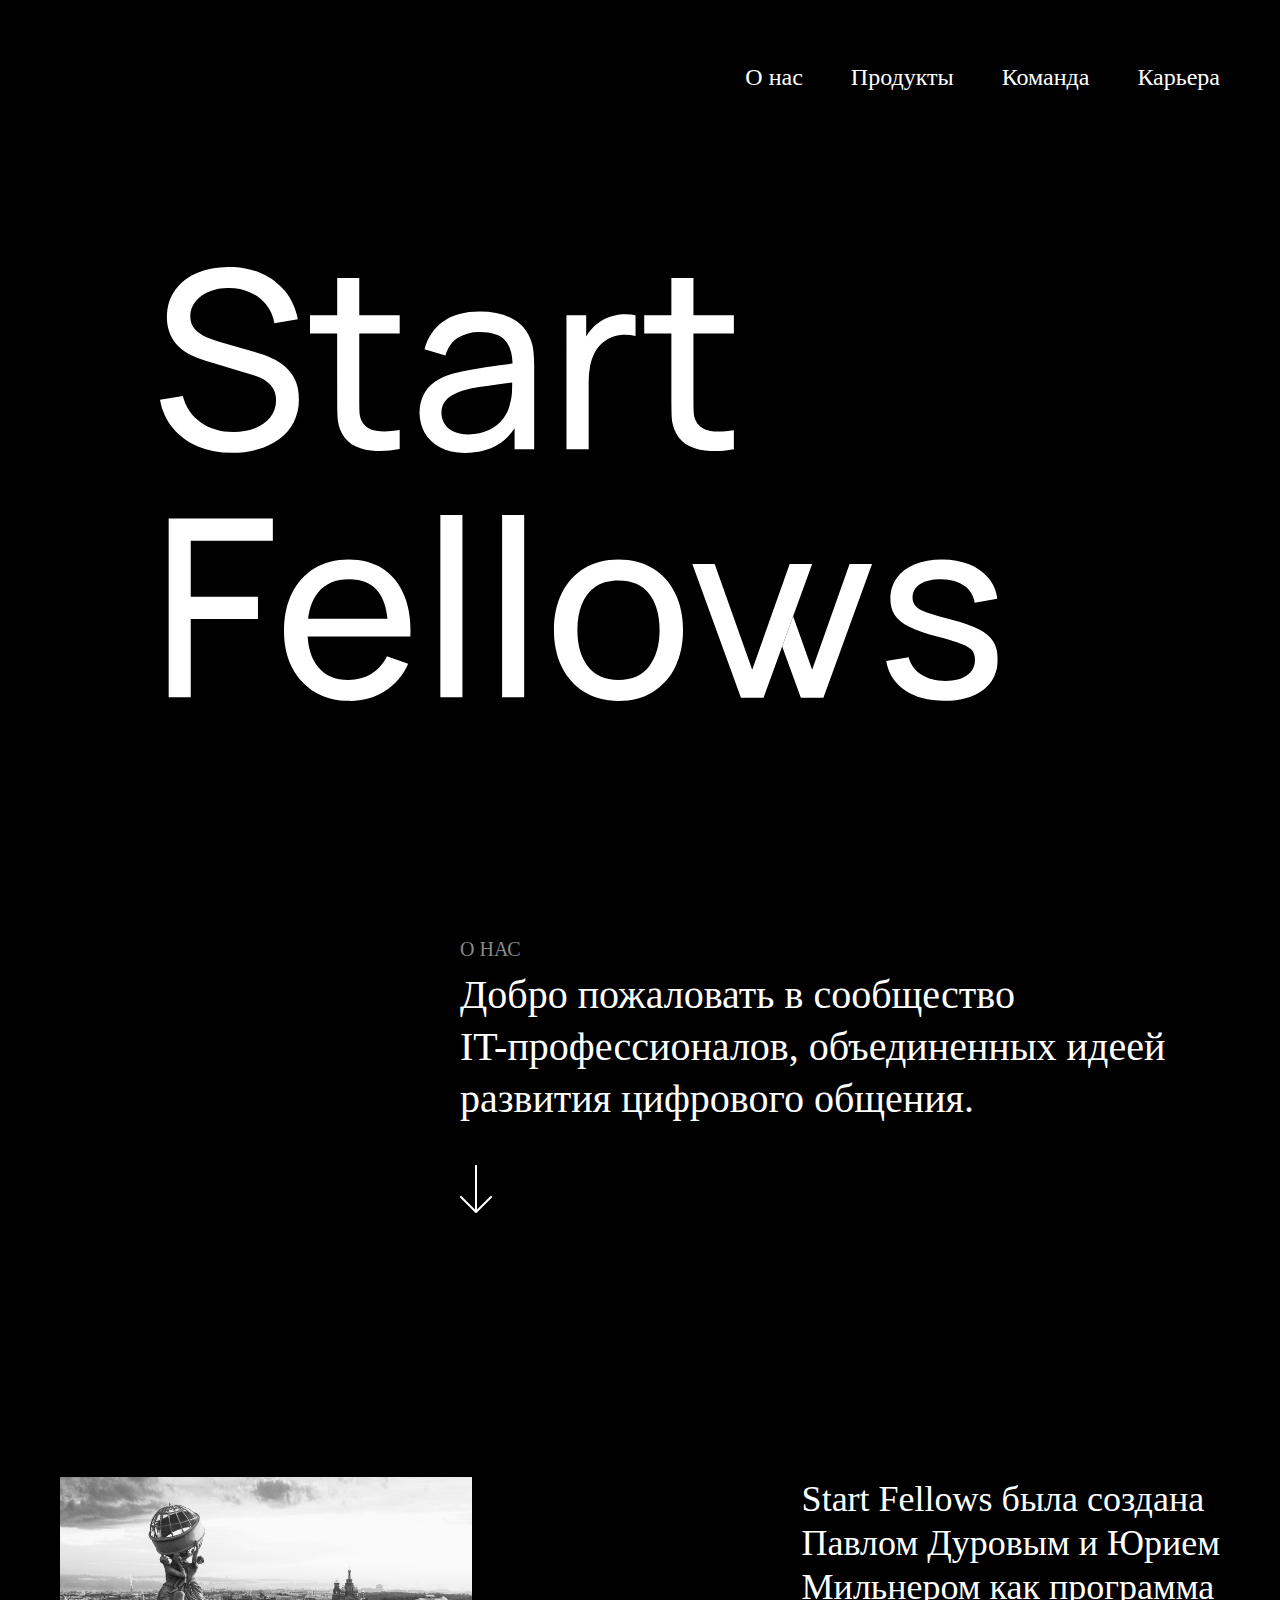
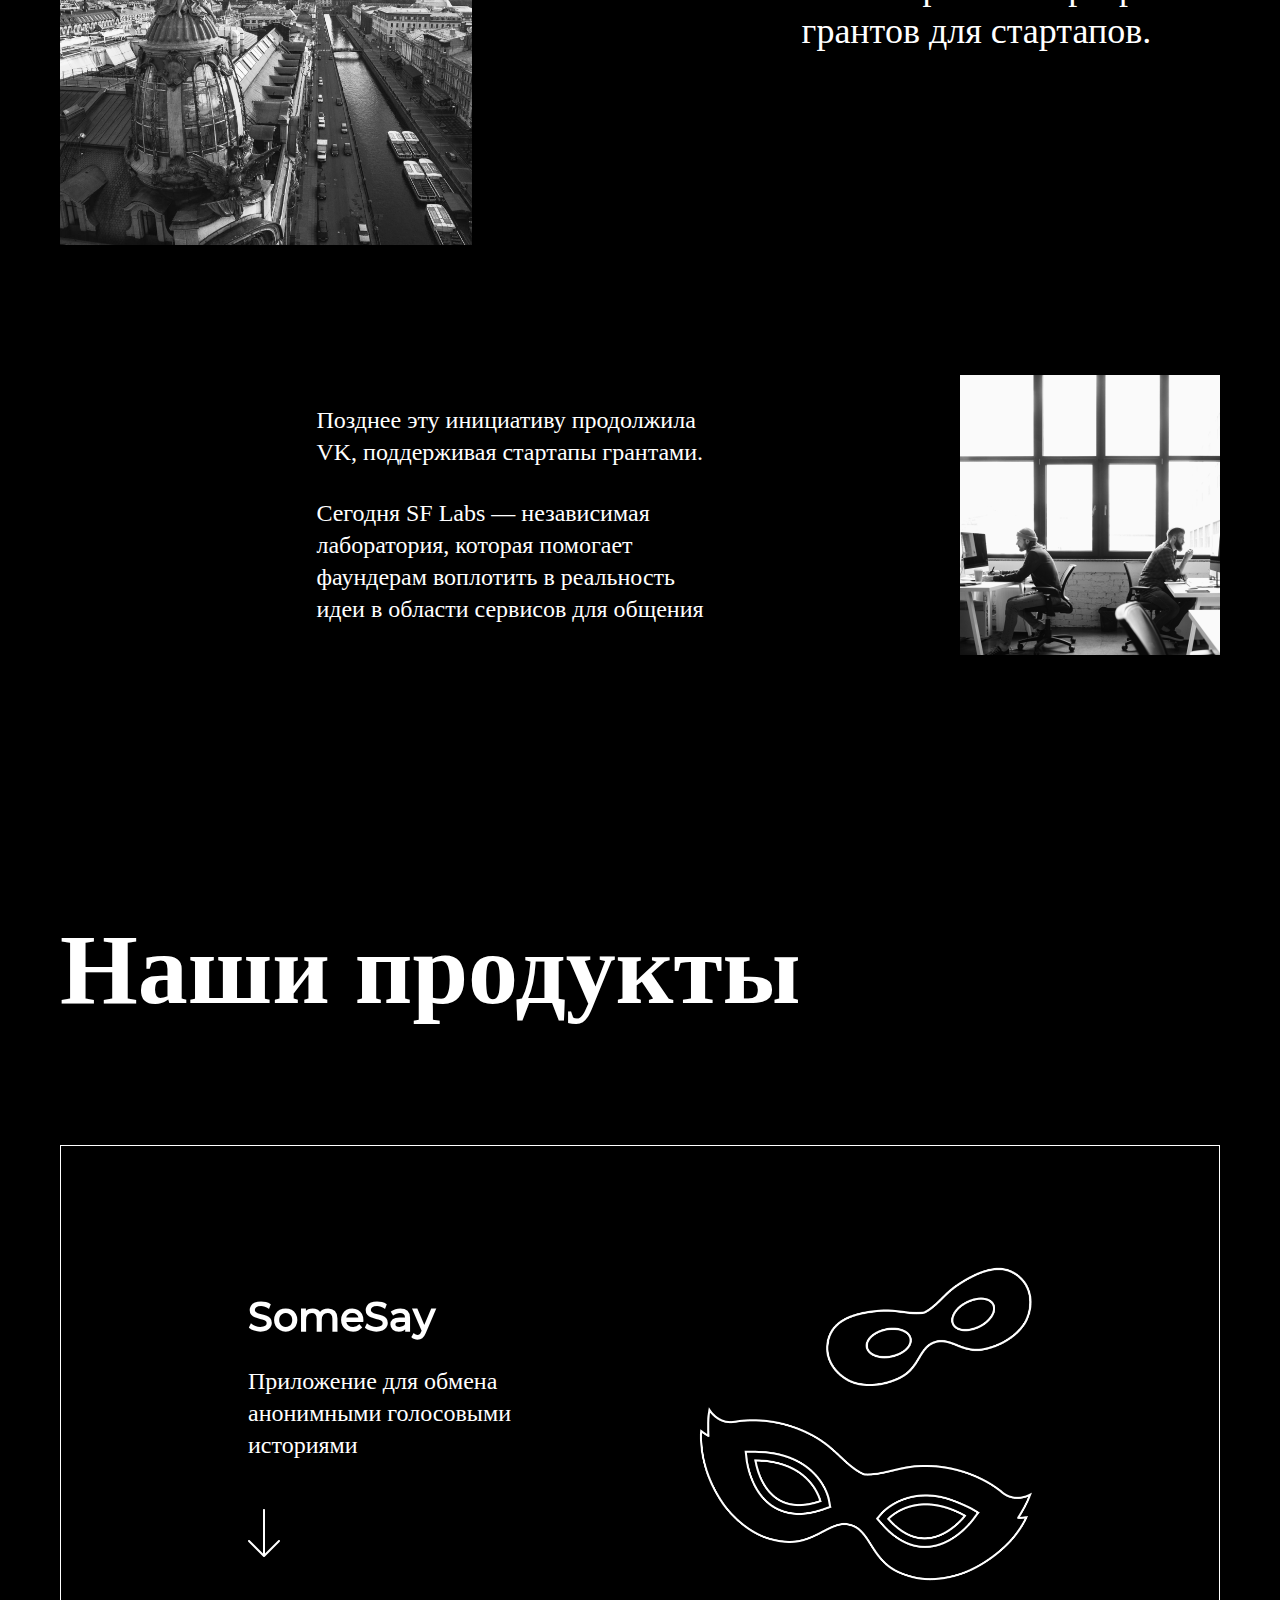
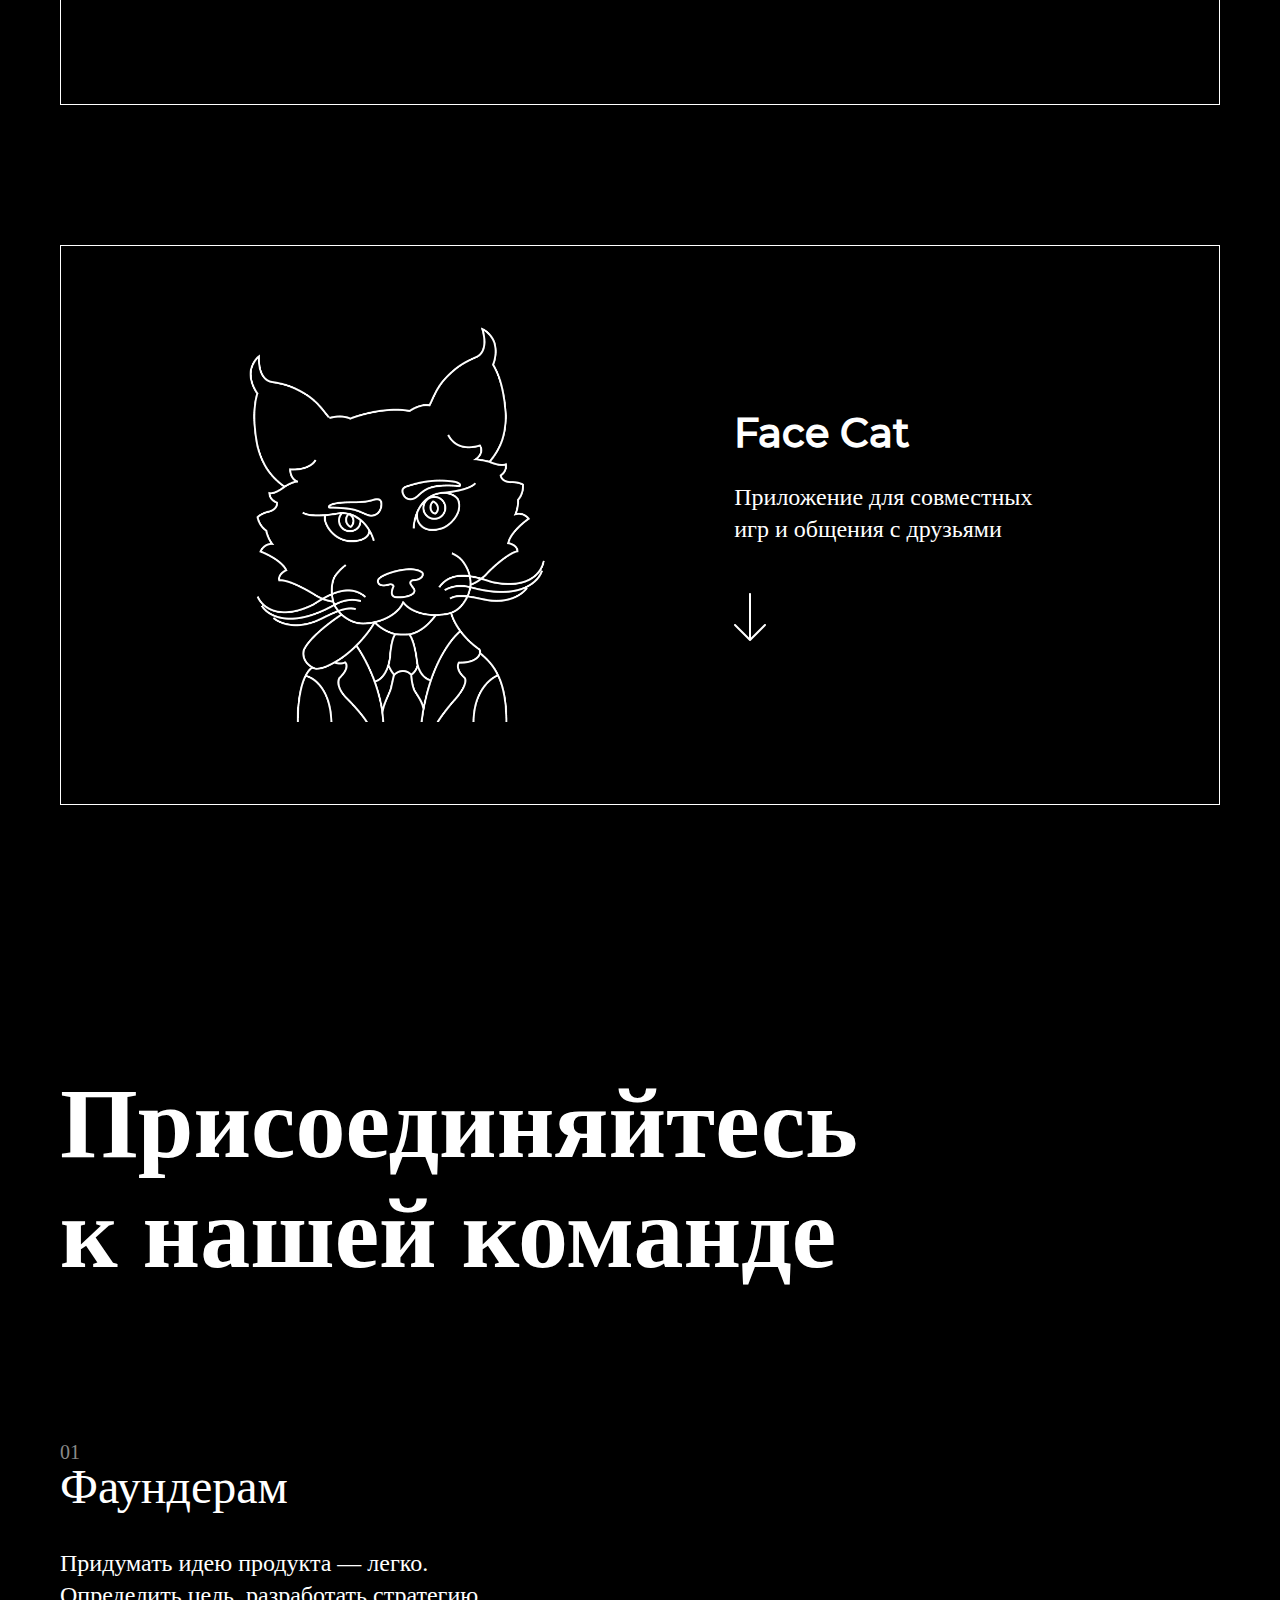
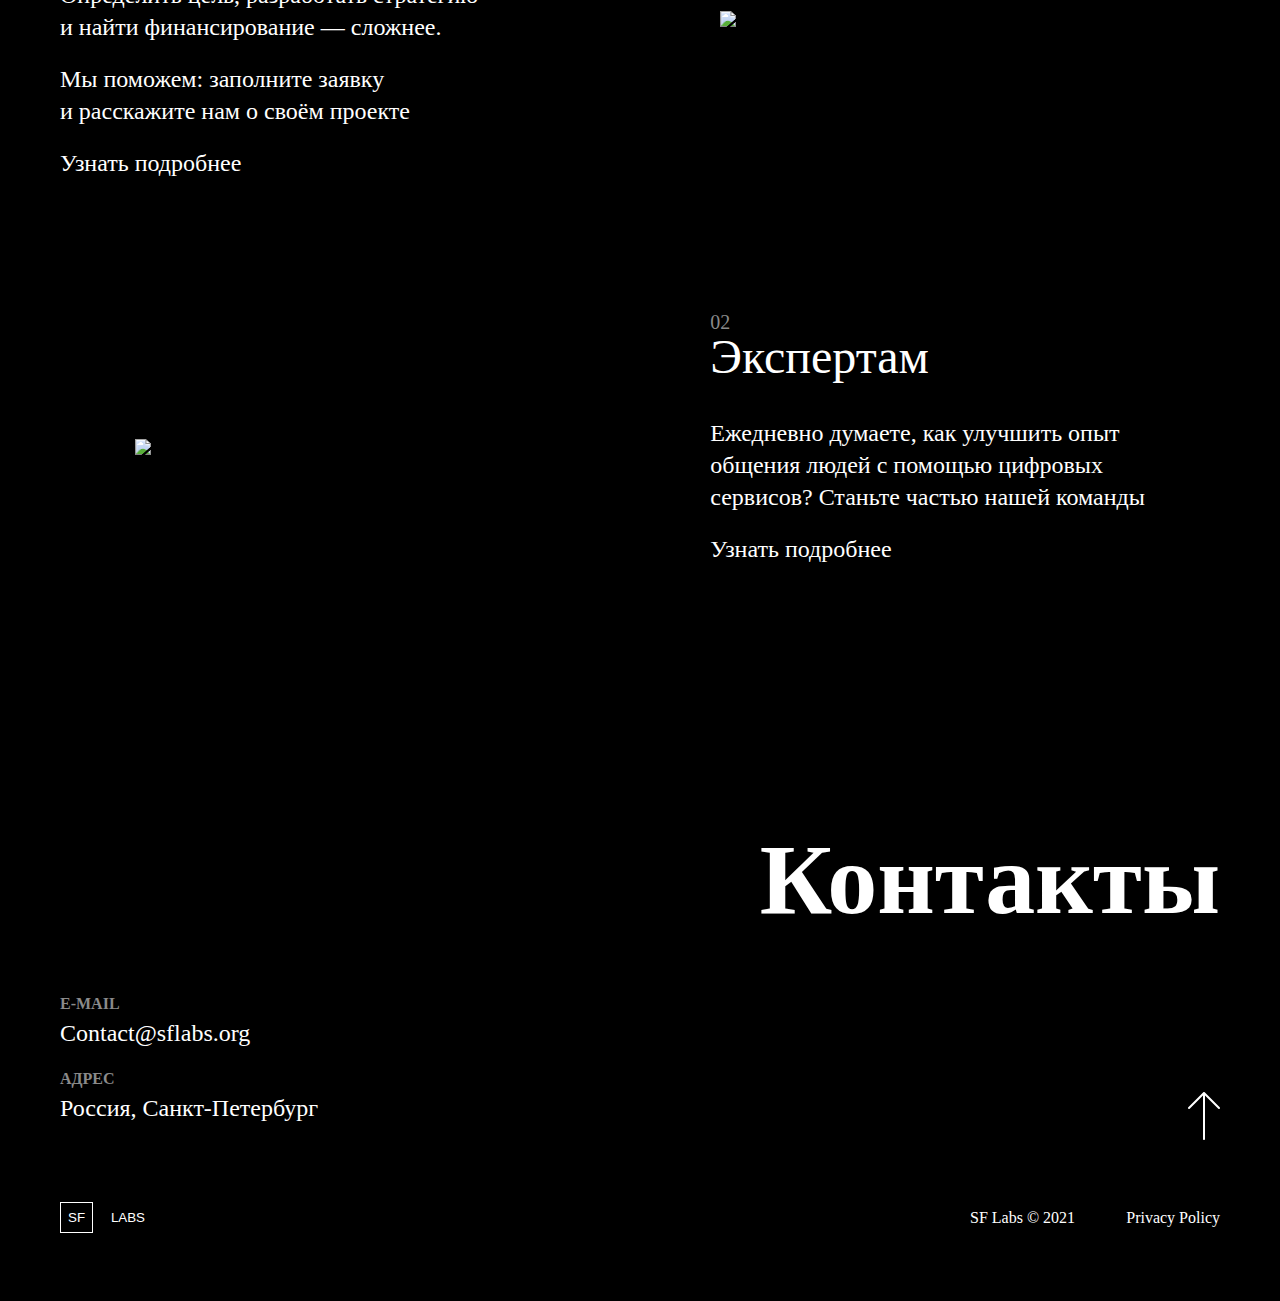
==== commit 13c4ccca: "Add files via upload" ====
--- a/index.html
+++ b/index.html
@@ -50,10 +50,7 @@
     </header>
     <hero class="hero">
         <div class="container">
-            <h2 class="title main-title">
-                Start
-                <br /> Fellows
-            </h2>
+            <img class="hero__title" src="./assets/images/index_title.svg" />
             <div class="hero__mission">
                 <p class="text mission">
                     Добро пожаловать в сообщество <br>
--- a/assets/styles/typography.css
+++ b/assets/styles/typography.css
@@ -18,6 +18,8 @@
 
 .title {
     font-family: "Manrope";
+    font-weight: 600;
+    font-style: normal;
 }
 
 .text {
@@ -27,7 +29,6 @@
 .main-title {
     font-size: 248px;
     font-style: normal;
-    font-weight: 400;
     line-height: 248px;
 }
 
@@ -56,9 +57,8 @@
     line-height: 44px;
 }
 
-.portfolio-title, .team-title, .contacts-title {
+.portfolio-title, .team-title, .contacts-title, .idea-title {
     font-size: 100px;
-    font-weight: 400;
     line-height: 110px;
 }
 
@@ -136,12 +136,11 @@
 .headOfDesign-title {
     font-size: 80px;
     font-style: normal;
-    font-weight: 400;
     line-height: 80px;
 }
 
-.join-btn {
-    font-family: 'Manrope';
+.join-btn, .idea__submit {
+    font-family: "Manrope";
     font-size: 24px;
     font-weight: 500;
     line-height: 32px;
@@ -172,11 +171,28 @@
     line-height: 110px;
 }
 
+.idea__input, .idea__place-name {
+    font-size: 24px;
+    font-weight: 300;
+    line-height: 32px;
+}
+
+.idea__place-name.-filled {
+    font-size: 16px;
+    font-weight: 400;
+    line-height: 24px;
+}
+
+.idea-text {
+    font-size: 14px;
+    font-weight: 300;
+    line-height: 20px;
+}
+
 @media screen and (max-width: 950px) {
 
     .main-title {
         font-size: 88px;
-        font-weight: 400;
         line-height: 90px;
     }
 
@@ -200,12 +216,12 @@
         line-height: 20px;
     }
 
-    .vk, .masks, .cat, .experts, .team__people-link, .contacts__data, .office, .join-btn {
+    .vk, .masks, .cat, .experts, .team__people-link, .contacts__data, .office, .join-btn, .idea__submit {
         font-size: 16px;
         line-height: 20px;
     }
 
-    .portfolio-title, .team-title, .contacts-title {
+    .portfolio-title, .team-title, .contacts-title, .idea-title {
         font-size: 44px;
         line-height: 52px;
     }
@@ -228,7 +244,7 @@
         line-height: 16px;
     }
 
-    .contacts__subtitle {
+    .contacts__subtitle, .idea-text {
         font-size: 12px;
         line-height: 12px;
     }
@@ -265,6 +281,12 @@
         font-size: 22px;
         line-height: 32px;
     }
+
+    .idea__input {
+        font-size: 20px;
+        font-weight: 300;
+        line-height: 32px;
+    }
 }
 
 @media screen and (max-width: 500px) {
--- a/assets/styles/container.css
+++ b/assets/styles/container.css
@@ -1,10 +1,6 @@
 .container {
     margin: 0 auto;
     width: 1160px;
-}
-
-.container.-header {
-    margin: 64px auto 175px auto;
 }
 
 .container.-footer {
@@ -32,9 +28,4 @@
     .container.-headlines {
         margin-bottom: 120px;
     }
-
-    .container.-header {
-        width: calc(100% - 48px);
-        margin: 40px auto 105px auto;
-    }
 }--- a/assets/styles/header.css
+++ b/assets/styles/header.css
@@ -1,3 +1,7 @@
+header {
+    margin: 64px 0 175px 0;
+}
+
 .header__nav {
     display: flex;
     justify-content: flex-end;
@@ -31,6 +35,12 @@
 }
 
 @media screen and (max-width: 950px) {
+
+    header {
+        width: calc(100% - 48px);
+        margin: 37px 0 118px 0;
+    }
+
     .header__nav {
         display: none;
     }
@@ -44,14 +54,14 @@
 
     .header__menu {
         position: absolute;
-        top: 36px;
-        height: calc(100vh - 74px);
+        top: 15px;
+        height: calc(100vh - 45px);
         width: calc(100vw - 24px);
         background: var(--black);
         display: flex;
         flex-direction: column;
         justify-content: space-between;
-        padding: 0 0 36px 0;
+        padding: 0 0 40px 0;
         z-index: 10;
     }
 
@@ -82,10 +92,6 @@
         bottom: 0px;
         left: 0px;
         transition: 1s;
-    }
-
-    .header__menu-btn.-active {
-        margin: 0 0 0 auto;
     }
 
     .header__menu-btn.-active > .header__menu-btn__top-stick {
--- a/assets/styles/hero.css
+++ b/assets/styles/hero.css
@@ -1,5 +1,5 @@
-﻿.hero-title {
-    margin-left: 100px;
+﻿.hero__title {
+    margin: 0 0 264px 100px;
 }
 
 .hero__mission::before {
@@ -7,10 +7,6 @@
     color: var(--gray);
     text-transform: uppercase;
     top: -30px;
-}
-
-.hero-title, .join-title {
-    margin-bottom: 297px;
 }
 
 .hero__mission {
@@ -65,8 +61,10 @@
 }
 
 @media screen and (max-width: 1100px) {
-    .hero-title {
-        margin-left: 0px;
+
+    .hero__title {
+        width: 317px;
+        margin: 0 0 120px 0;
     }
 
     .hero__zinger-img {
@@ -75,10 +73,7 @@
 }
 
 @media screen and (max-width:950px) {
-    .hero-title {
-        margin-bottom: 120px;
-    }
-    
+
     .hero__mission:before {
         top: -15px;
     }
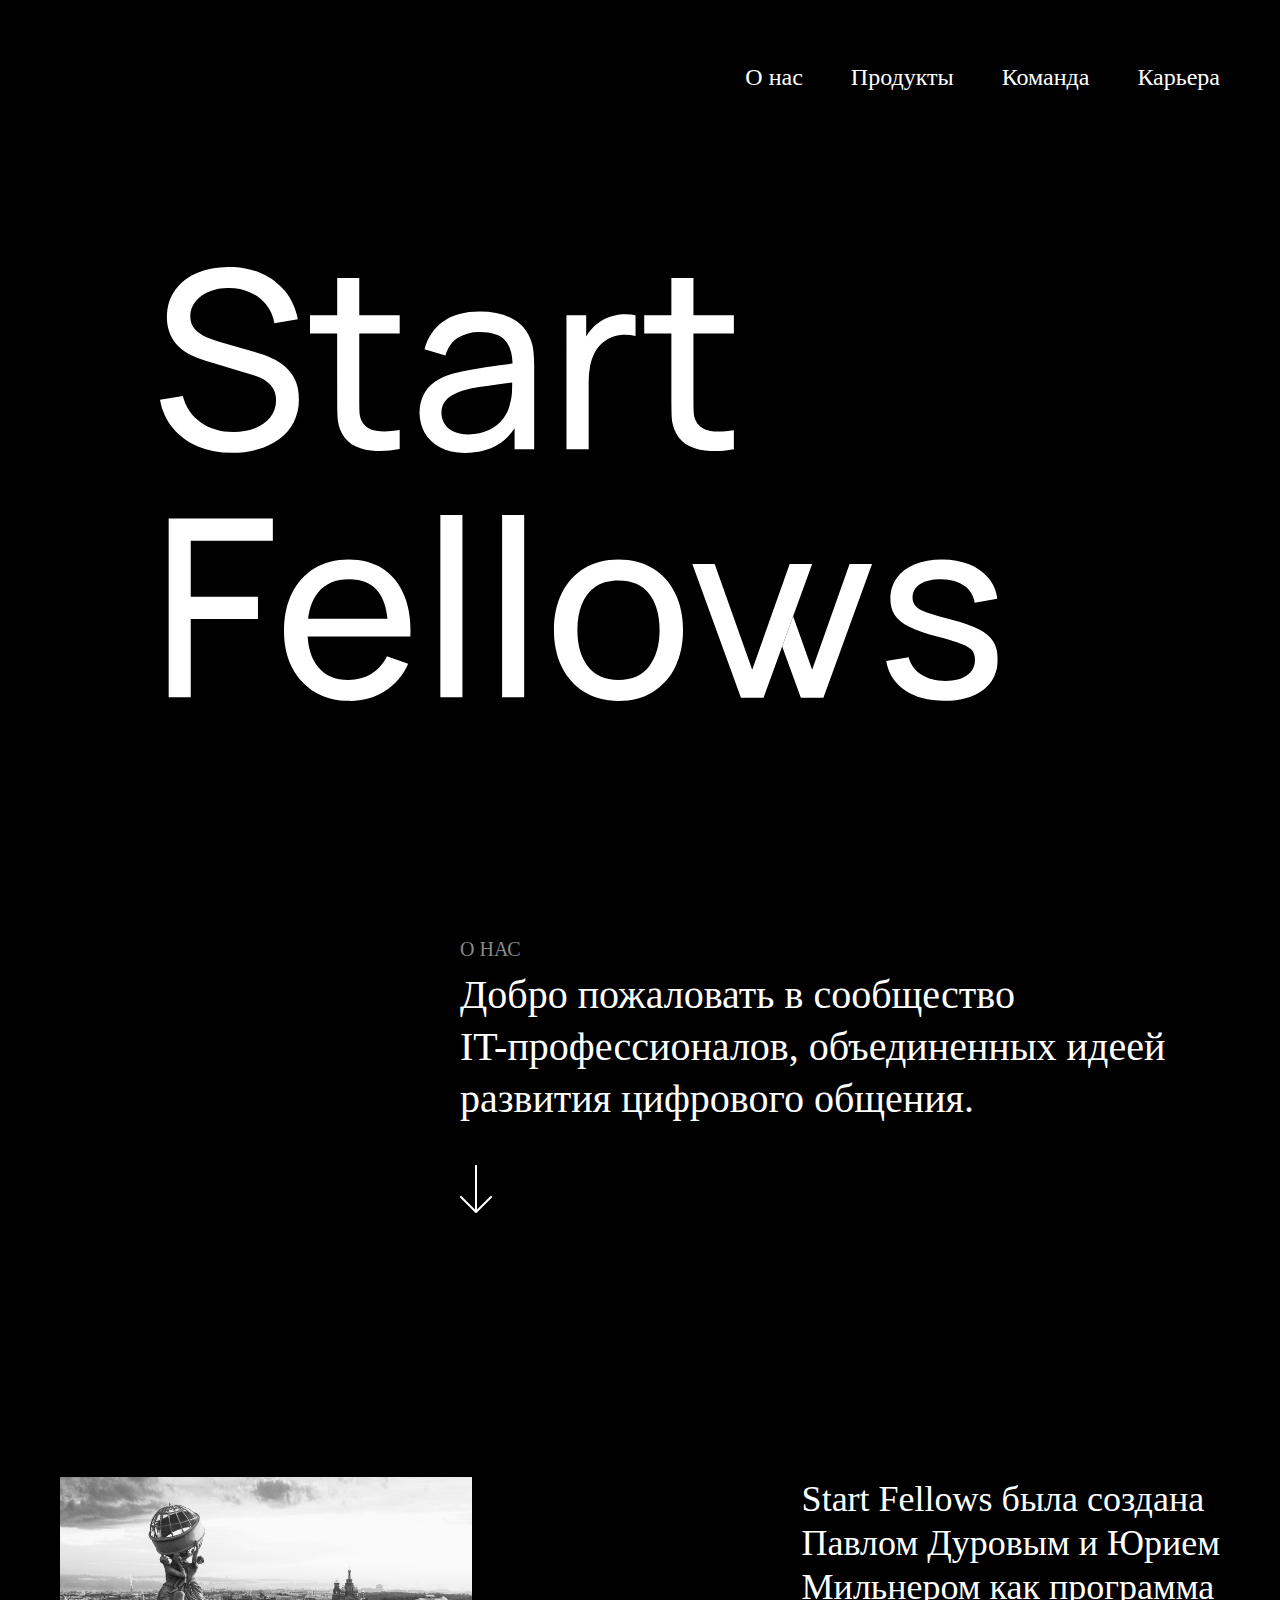
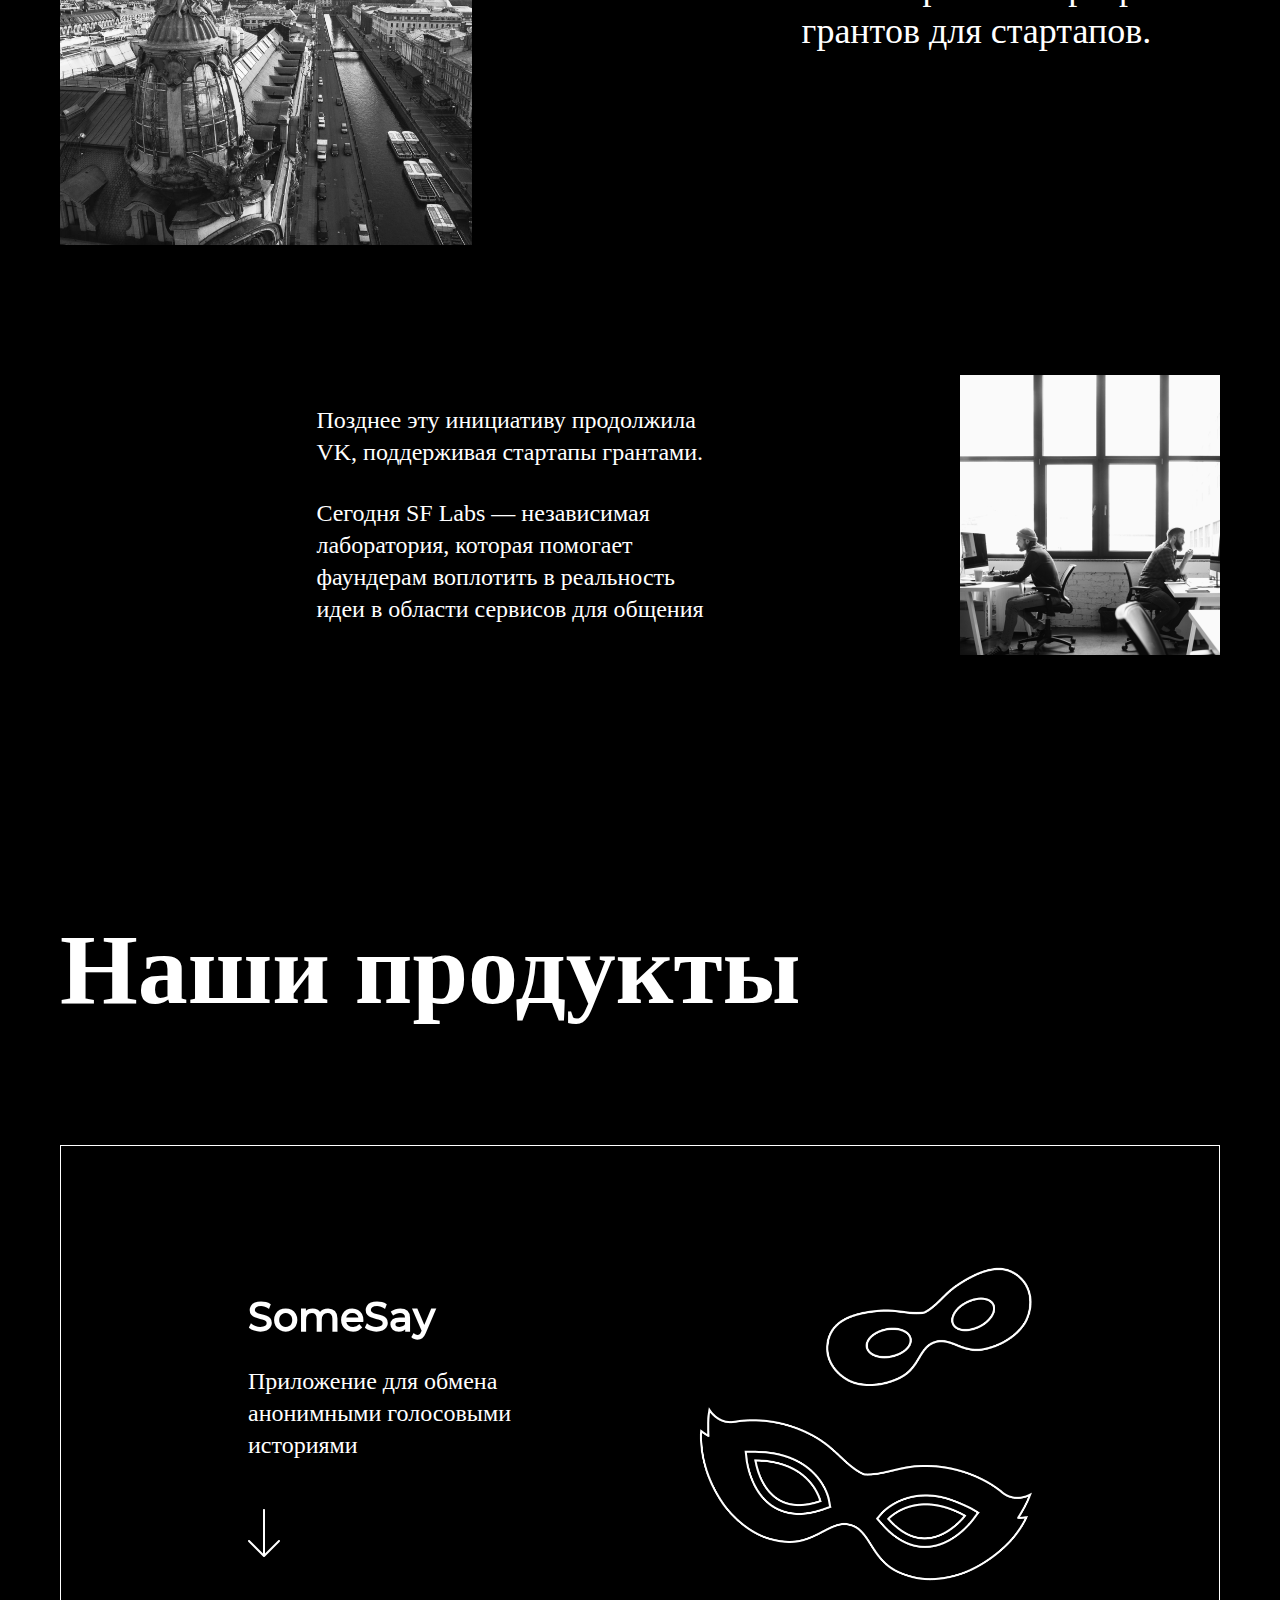
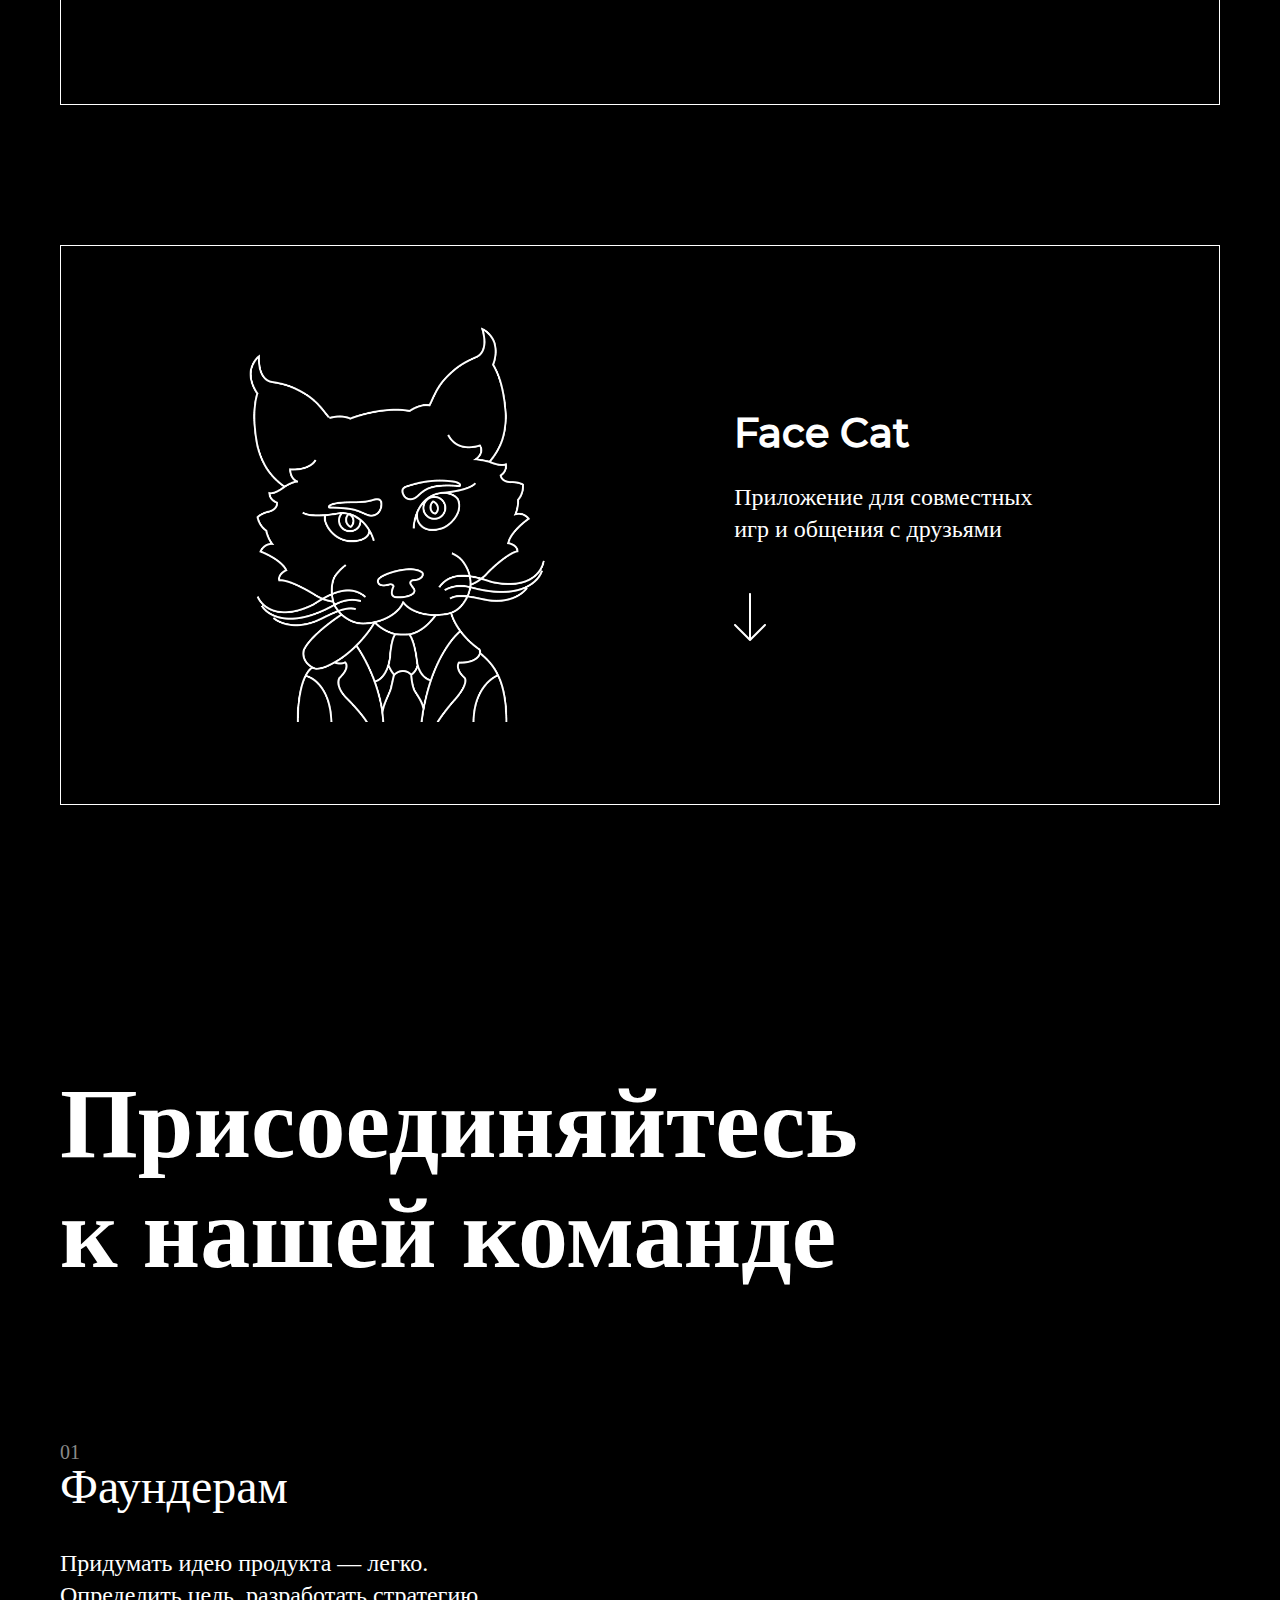
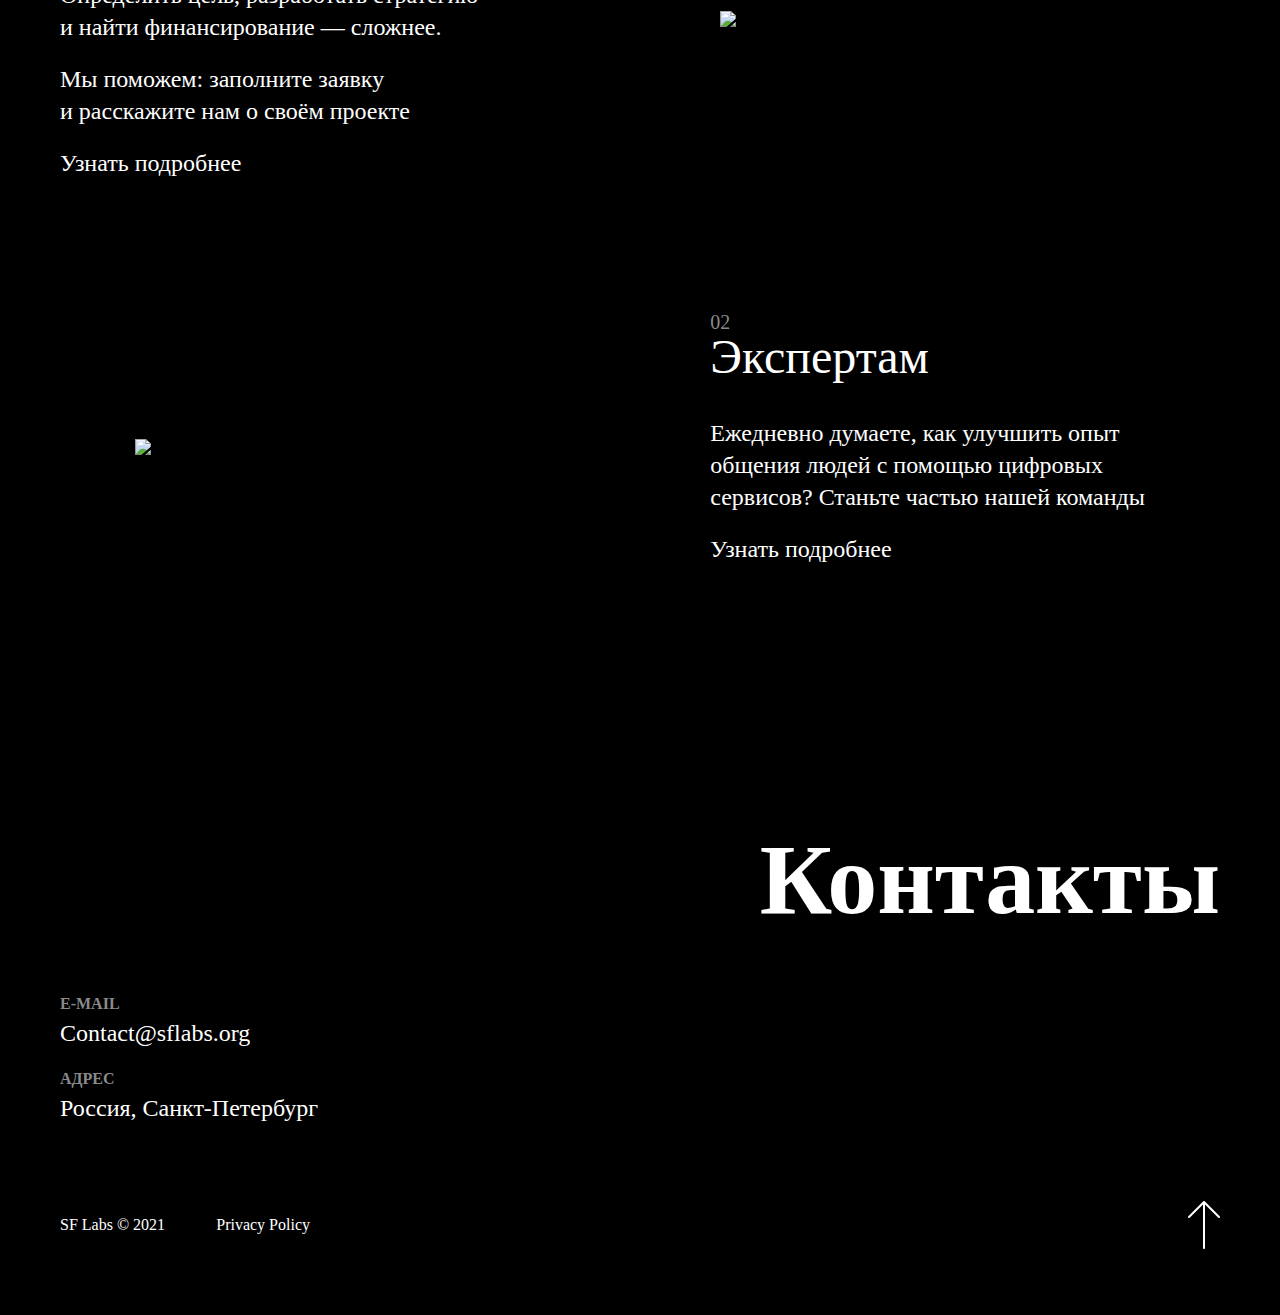
==== commit f009a48c: "Add files via upload" ====
--- a/index.html
+++ b/index.html
@@ -154,7 +154,7 @@
                             общения людей с помощью цифровых <br>
                             сервисов? Станьте частью нашей команды
                         </p>
-                        <a href="form.html" class="join-btn">Узнать подробнее</a>
+                        <a href="join.html" class="join-btn">Узнать подробнее</a>
                     </div>
                 </div>
             </div>
@@ -169,7 +169,6 @@
                 <p class="text contacts__subtitle">Адрес</p>
                 <div class="text contacts__data">
                     Россия, Санкт-Петербург
-                    <a href="#top" class="arrow contact-arrow"></a>
                 </div>
             </div>
 
@@ -177,14 +176,11 @@
     </section>
     <footer class="footer">
         <div class="container -footer">
-            <button class="btn logo">
-                <div class="logo__sf">SF</div>
-                LABS
-            </button>
             <div class="footer__copyright">
                 <p class="text copyright">SF Labs © 2021</p>
                 <a class="text copyright-links" href="#">Privacy Policy</a>
             </div>
+            <a href="#top" class="arrow footer-arrow"></a>
         </div>
     </footer>
     <script type="text/javascript" src="./assets/scripts/main.js"></script>
--- a/assets/styles/contacts.css
+++ b/assets/styles/contacts.css
@@ -14,14 +14,6 @@
 
 .contacts__data {
     margin-bottom: 21px;
-    position: relative;
-}
-
-.contact-arrow {
-    position: absolute;
-    right: 0px;
-    top: 0px;
-    transform: rotate(180deg);
 }
 
 @media screen and (max-width: 950px) {
--- a/assets/styles/footer.css
+++ b/assets/styles/footer.css
@@ -21,6 +21,10 @@
     justify-content: space-between;
 }
 
+.footer-arrow {
+    transform: rotate(180deg);
+}
+
 @media screen and (max-width: 950px) {
     .footer {
         margin-bottom: 40px;
@@ -31,6 +35,10 @@
         width: 100%;        
     }
 
+    .footer-arrow {
+        display: none;
+    }
+
     .footer__copyright, .copyright-links {
         color: var(--gray);
     }
